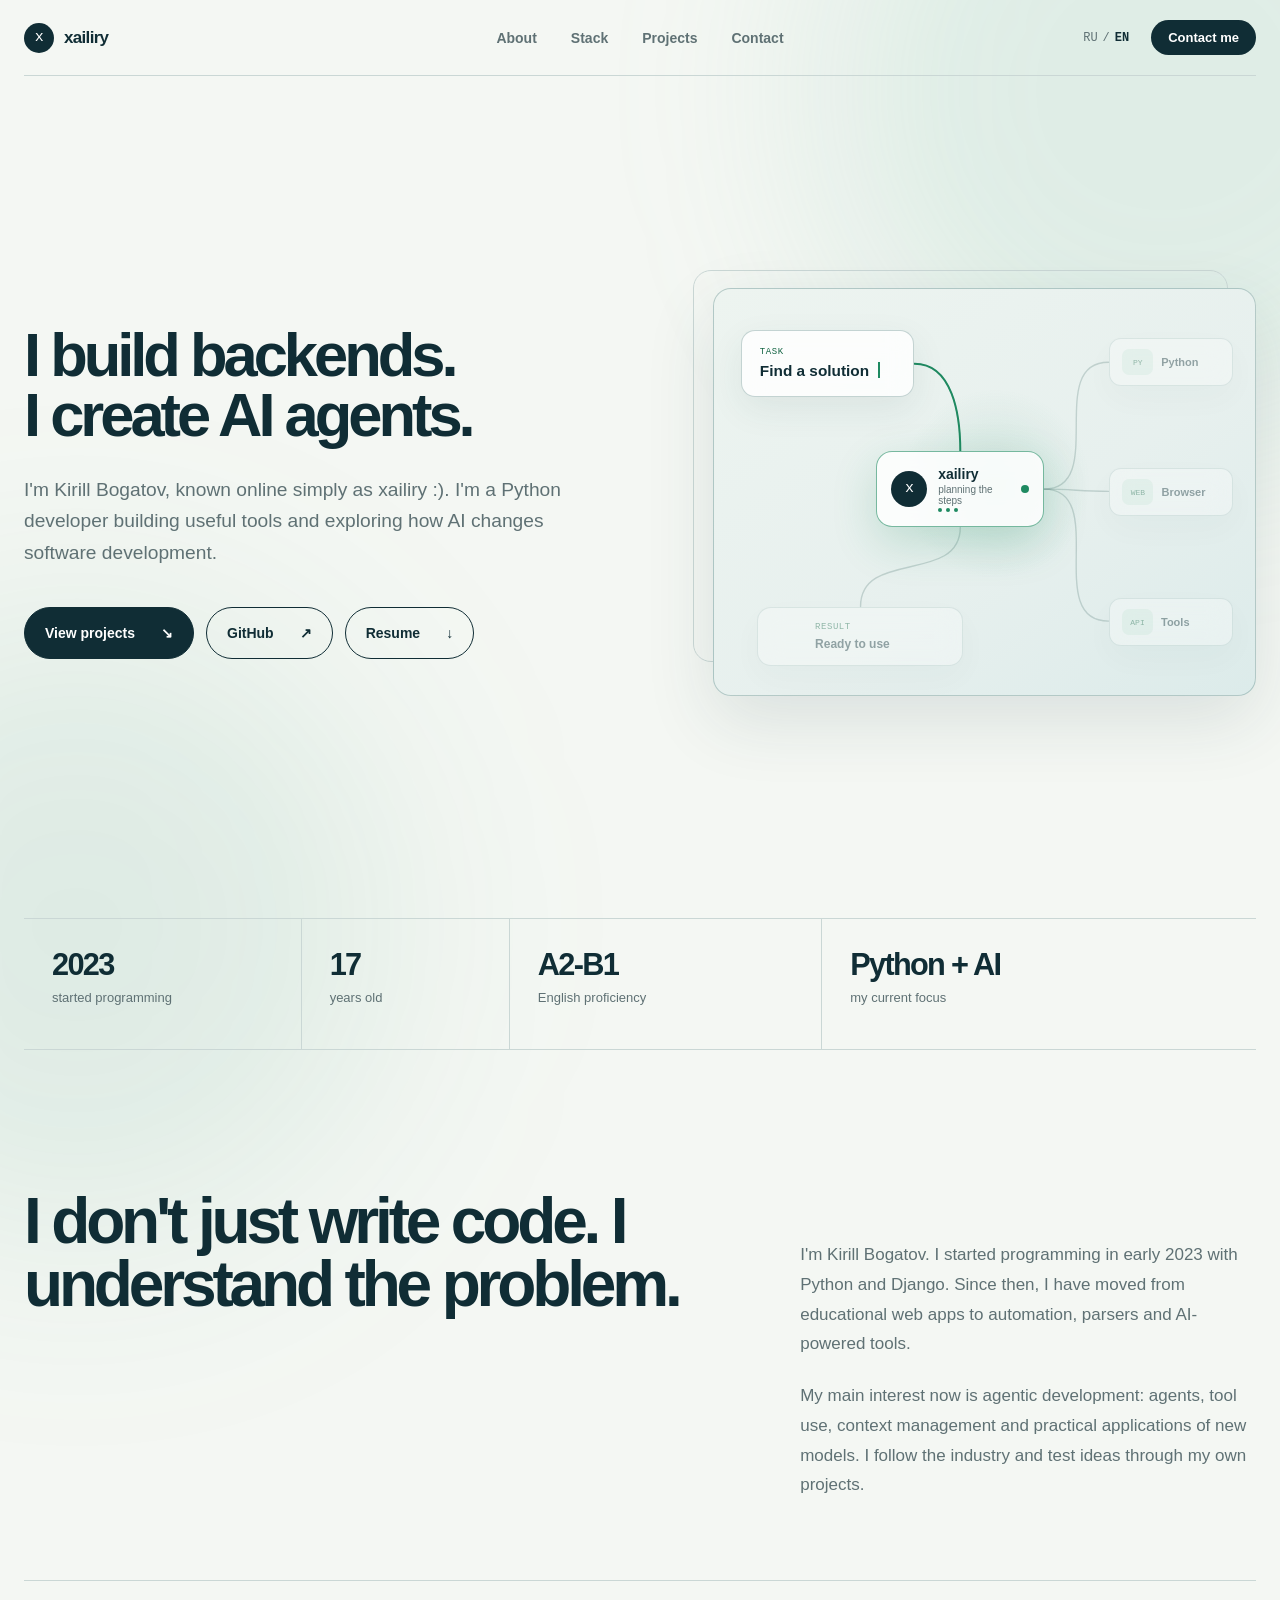
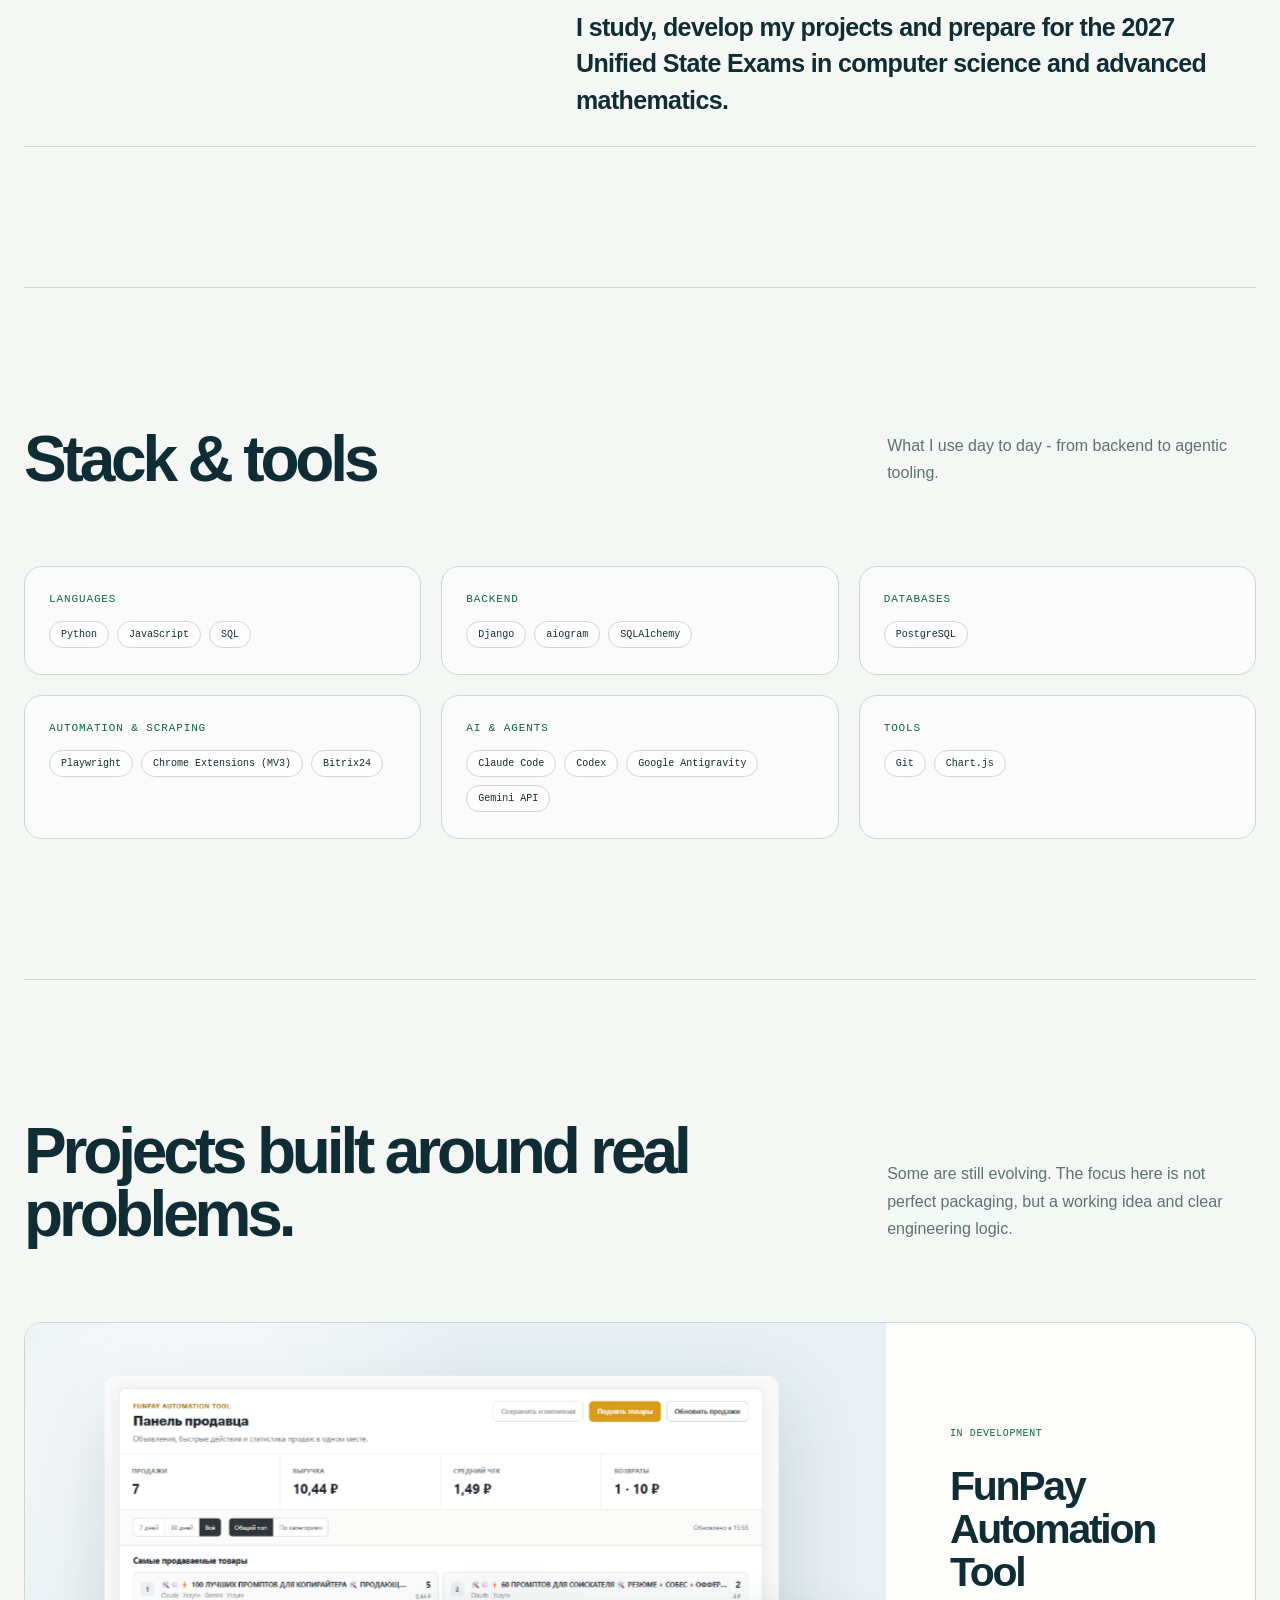
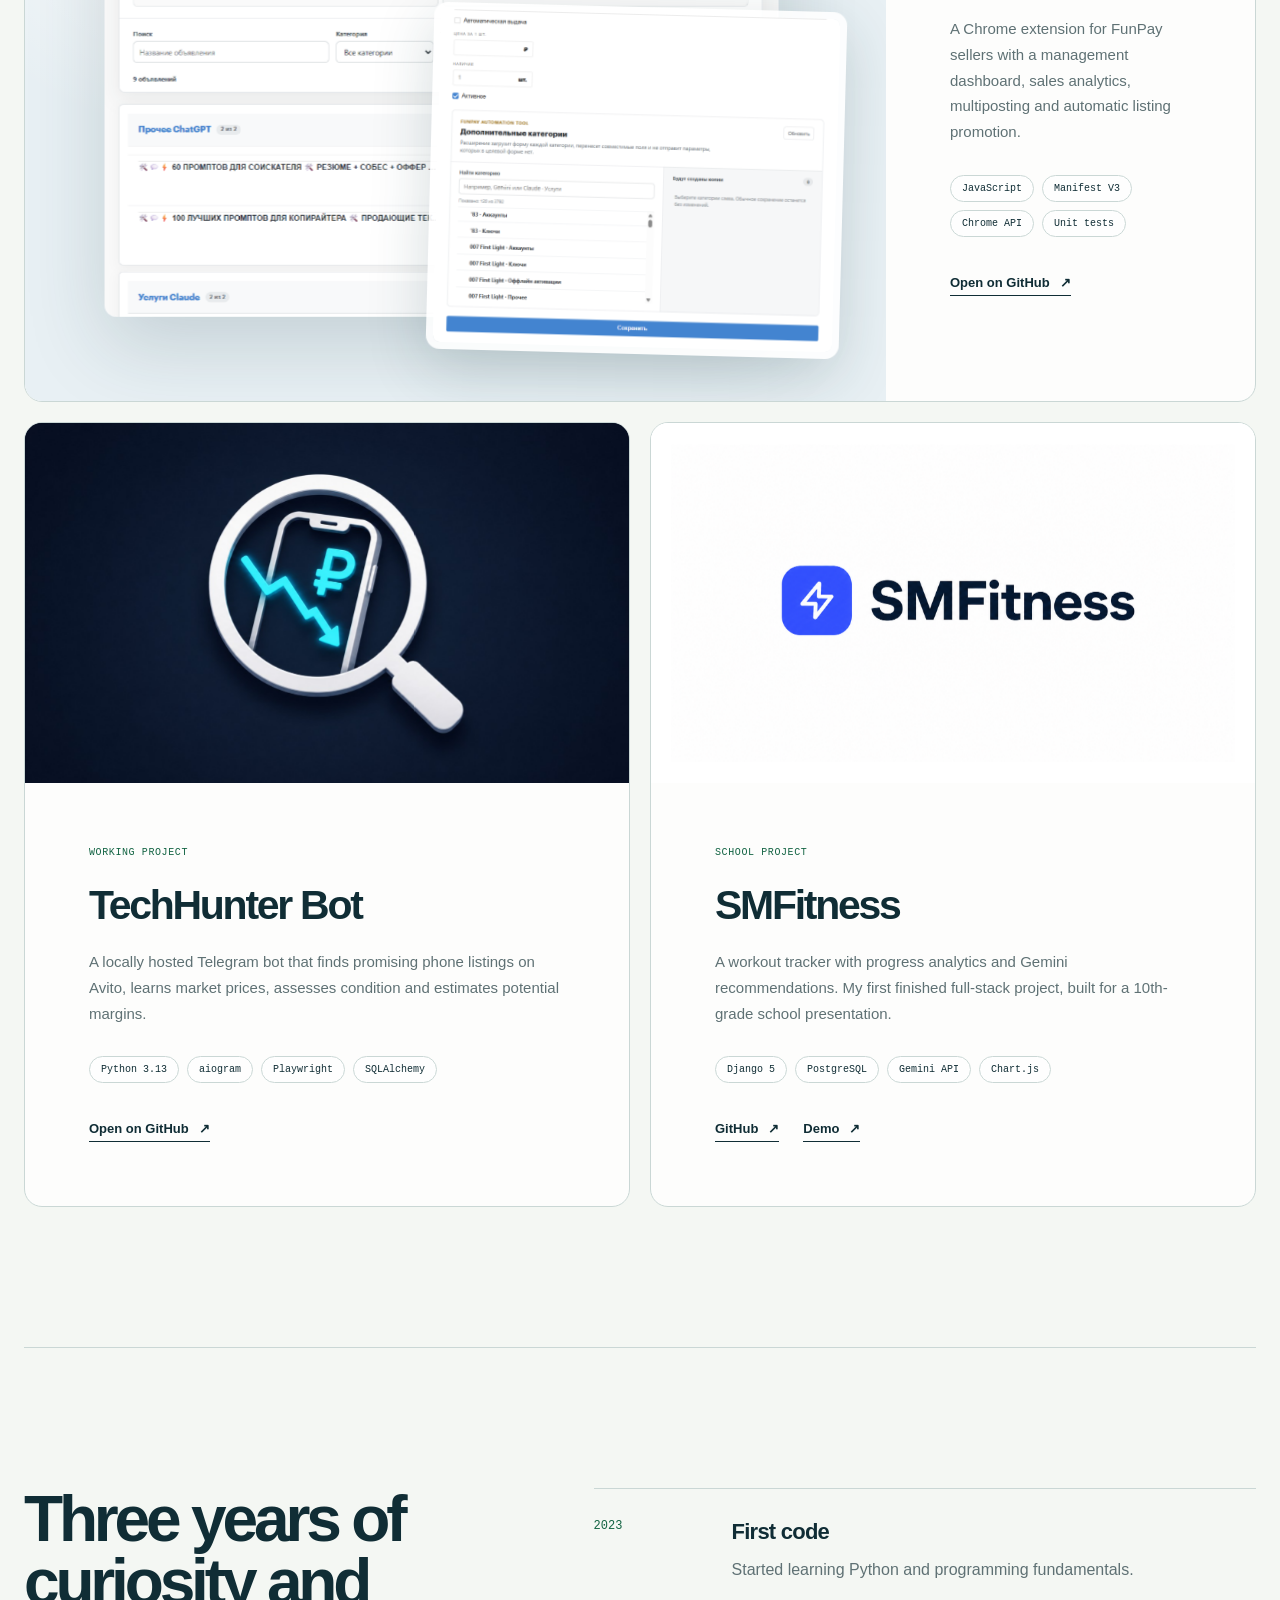
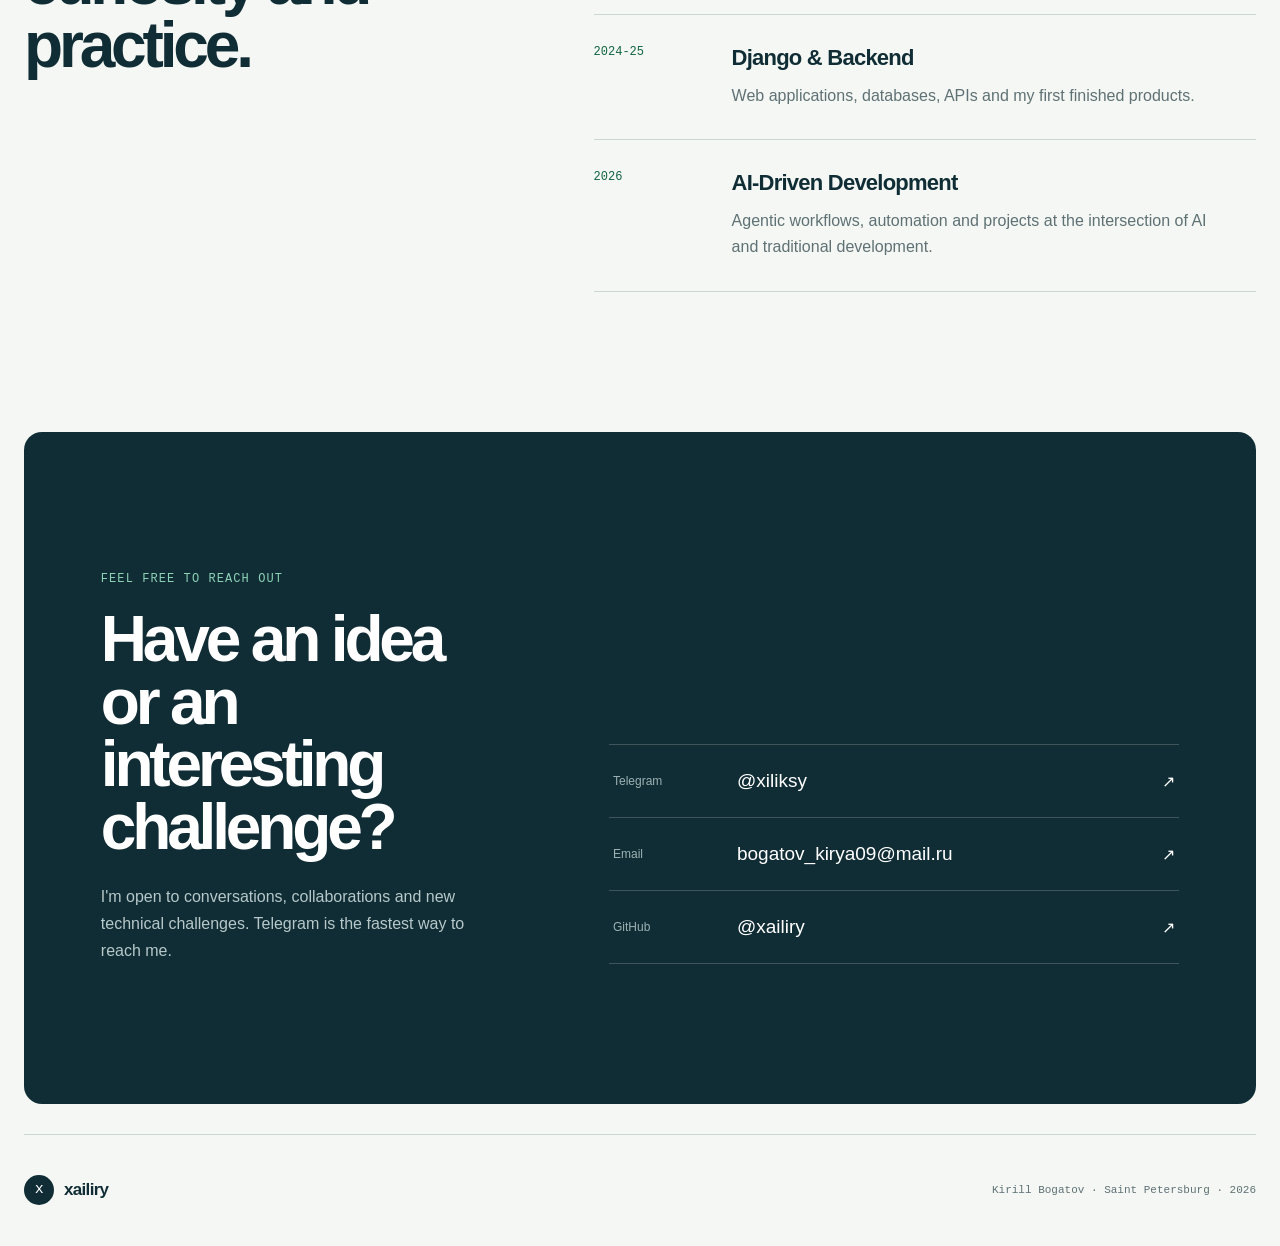
==== index.html @ 7212266f "Initial commit: xailiry portfolio site Co-Authored-By: Claude Fable 5 <noreply@anthropic.com>" ====
<!doctype html>
<html lang="ru">
  <head>
    <meta charset="UTF-8" />
    <meta name="viewport" content="width=device-width, initial-scale=1.0" />
    <meta
      name="description"
      content="Портфолио Кирилла Богатова (xailiry) - Python Backend и AI-Driven разработчика из Санкт-Петербурга."
    />
    <meta name="theme-color" content="#f4f7f3" />
    <meta property="og:title" content="Кирилл Богатов (xailiry) - Developer Portfolio" />
    <meta
      property="og:description"
      content="Python backend, agentic development and useful automation."
    />
    <title>Кирилл Богатов (xailiry) - Python Backend & AI-Driven Developer</title>
    <link rel="stylesheet" href="./styles.css" />
    <script src="./script.js" defer></script>
  </head>
  <body>
    <a class="skip-link" href="#main" data-i18n="skip">Перейти к содержанию</a>

    <header class="site-header">
      <a class="brand" href="#top" aria-label="xailiry home">
        <span class="brand-mark">x</span>
        <span>xailiry</span>
      </a>

      <nav
        class="desktop-nav"
        aria-label="Основная навигация"
        data-i18n-aria-label="mainNavigation"
      >
        <a href="#about" data-i18n="navAbout">Обо мне</a>
        <a href="#stack" data-i18n="navStack">Стек</a>
        <a href="#projects" data-i18n="navProjects">Проекты</a>
        <a href="#contact" data-i18n="navContact">Контакты</a>
      </nav>

      <div class="header-actions">
        <button class="language-switch" type="button" aria-label="Switch language">
          <span data-lang-option="ru">RU</span>
          <span aria-hidden="true">/</span>
          <span data-lang-option="en">EN</span>
        </button>
        <a class="header-contact" href="#contact" data-i18n="contactShort">Написать</a>
      </div>
    </header>

    <main id="main">
      <section class="hero" id="top">
        <div class="hero-copy reveal">
          <h1 data-i18n="heroTitle">
            Пишу backend.<br />
            Собираю AI-агентов.
          </h1>
          <p class="hero-lead" data-i18n="heroLead">
            Меня зовут Кирилл Богатов, в сети - просто xailiry :). Я
            Python-разработчик, создаю полезные инструменты и изучаю, как AI
            меняет разработку.
          </p>
          <div class="hero-actions">
            <a class="button button-primary" href="#projects">
              <span data-i18n="viewProjects">Смотреть проекты</span>
              <span aria-hidden="true">↘</span>
            </a>
            <a
              class="button button-secondary"
              href="https://github.com/xailiry"
              target="_blank"
              rel="noreferrer"
            >
              GitHub
              <span aria-hidden="true">↗</span>
            </a>
            <a class="button button-secondary" href="./resume.pdf" download>
              <span data-i18n="resume">Резюме</span>
              <span aria-hidden="true">↓</span>
            </a>
          </div>
        </div>

        <div
          class="hero-visual agent-visual reveal"
          role="img"
          aria-label="Анимация работы AI-агента с инструментами"
          data-i18n-aria-label="agentVisualLabel"
        >
          <div class="agent-canvas">
            <div class="agent-request">
              <span class="agent-kicker" data-i18n="agentTaskLabel">Задача</span>
              <strong data-i18n="agentTask" class="agent-task-text">Найти решение</strong>
              <span class="typing-cursor" aria-hidden="true"></span>
            </div>

            <div class="agent-core">
              <span class="agent-core-mark">x</span>
              <div class="agent-core-text">
                <strong>xailiry</strong>
                <span data-i18n="agentCoreStatus" class="agent-core-status">анализирует задачу</span>
                <span class="agent-think" aria-hidden="true"><i></i><i></i><i></i></span>
              </div>
              <i aria-hidden="true"></i>
            </div>

            <div class="tool-node tool-python">
              <span>PY</span>
              <strong>Python</strong>
            </div>
            <div class="tool-node tool-browser">
              <span>WEB</span>
              <strong data-i18n="agentBrowser">Браузер</strong>
            </div>
            <div class="tool-node tool-api">
              <span>API</span>
              <strong>Tools</strong>
            </div>

            <div class="agent-result">
              <span class="result-check" aria-hidden="true">✓</span>
              <div>
                <span class="agent-kicker" data-i18n="agentResultLabel">Результат</span>
                <strong data-i18n="agentResult" class="agent-result-text">Готово к использованию</strong>
              </div>
            </div>

            <svg
              class="agent-links"
              viewBox="0 0 760 560"
              preserveAspectRatio="none"
              aria-hidden="true"
            >
              <path class="link-base" d="M190 112 C270 112 270 250 350 250" />
              <path class="link-flow flow-one" pathLength="1" d="M190 112 C270 112 270 250 350 250" />
              <path class="link-base" d="M435 235 C505 178 530 135 600 120" />
              <path class="link-flow flow-two" pathLength="1" d="M435 235 C505 178 530 135 600 120" />
              <path class="link-base" d="M445 260 C530 260 555 260 625 260" />
              <path class="link-flow flow-three" pathLength="1" d="M445 260 C530 260 555 260 625 260" />
              <path class="link-base" d="M430 285 C500 340 530 380 595 405" />
              <path class="link-flow flow-four" pathLength="1" d="M430 285 C500 340 530 380 595 405" />
              <path class="link-base" d="M370 305 C370 370 315 415 315 470" />
              <path class="link-flow flow-five" pathLength="1" d="M370 305 C370 370 315 415 315 470" />
            </svg>

          </div>
        </div>
      </section>

      <section
        class="quick-facts"
        aria-label="Кратко обо мне"
        data-i18n-aria-label="quickFacts"
      >
        <div class="fact reveal">
          <span class="fact-value" data-count-from="2018">2023</span>
          <span data-i18n="factStart">начал программировать</span>
        </div>
        <div class="fact reveal">
          <span class="fact-value" id="age-value" data-count-from="0">17</span>
          <span data-i18n="factAge">лет</span>
        </div>
        <div class="fact reveal">
          <span class="fact-value">A2-B1</span>
          <span data-i18n="factEnglish">английский язык</span>
        </div>
        <div class="fact fact-wide reveal">
          <span class="fact-value">Python + AI</span>
          <span data-i18n="factFocus">главный фокус сейчас</span>
        </div>
      </section>

      <section class="about section" id="about">
        <div class="about-heading reveal">
          <h2 data-i18n="aboutTitle">Не просто пишу код. Разбираюсь в задаче.</h2>
        </div>
        <div class="about-copy reveal">
          <p data-i18n="aboutTextOne">
            Я Кирилл Богатов. Начал программировать в начале 2023 года с Python
            и Django. С тех пор прошел путь от учебных веб-приложений до
            автоматизации, парсеров и инструментов с AI.
          </p>
          <p data-i18n="aboutTextTwo">
            Сейчас мой основной интерес - agentic development: агенты, tool
            use, работа с контекстом и практичное применение новых моделей.
            Слежу за индустрией и стараюсь проверять идеи собственными
            проектами.
          </p>
        </div>
        <div class="about-note reveal">
          <p data-i18n="nowText">
            Учусь, развиваю свои проекты и готовлюсь к ЕГЭ 2027 по информатике
            и профильной математике.
          </p>
        </div>
      </section>

      <section
        class="stack section"
        id="stack"
        aria-label="Стек и инструменты"
        data-i18n-aria-label="stackTitle"
      >
        <div class="section-intro reveal">
          <h2 data-i18n="stackTitle">Стек и инструменты</h2>
          <p data-i18n="stackLead">
            То, чем пользуюсь в работе - от бэкенда до агентных инструментов.
          </p>
        </div>
        <div class="stack-groups">
          <div class="stack-group reveal">
            <h3 data-i18n="stackLanguages">Языки</h3>
            <ul class="stack-list">
              <li>Python</li>
              <li>JavaScript</li>
              <li>SQL</li>
            </ul>
          </div>
          <div class="stack-group reveal">
            <h3 data-i18n="stackBackend">Backend</h3>
            <ul class="stack-list">
              <li>Django</li>
              <li>aiogram</li>
              <li>SQLAlchemy</li>
            </ul>
          </div>
          <div class="stack-group reveal">
            <h3 data-i18n="stackData">Базы данных</h3>
            <ul class="stack-list">
              <li>PostgreSQL</li>
            </ul>
          </div>
          <div class="stack-group reveal">
            <h3 data-i18n="stackAutomation">Автоматизация и парсинг</h3>
            <ul class="stack-list">
              <li>Playwright</li>
              <li>Chrome Extensions (MV3)</li>
              <li>Bitrix24</li>
            </ul>
          </div>
          <div class="stack-group reveal">
            <h3 data-i18n="stackAI">AI и агенты</h3>
            <ul class="stack-list">
              <li>Claude Code</li>
              <li>Codex</li>
              <li>Google Antigravity</li>
              <li>Gemini API</li>
            </ul>
          </div>
          <div class="stack-group reveal">
            <h3 data-i18n="stackTools">Инструменты</h3>
            <ul class="stack-list">
              <li>Git</li>
              <li>Chart.js</li>
            </ul>
          </div>
        </div>
      </section>

      <section class="projects section" id="projects">
        <div class="section-intro reveal">
          <h2 data-i18n="projectsTitle">Проекты, которые решают реальные задачи.</h2>
          <p data-i18n="projectsLead">
            Некоторые еще развиваются. Здесь важнее не идеальная упаковка, а
            работающая идея и понятная инженерная логика.
          </p>
        </div>

        <article class="project project-featured reveal">
          <div class="project-gallery">
            <img
              class="project-image-main"
              src="./assets/funpay-dashboard.png"
              alt="Панель продавца FunPay Automation Tool"
              data-i18n-alt="funpayImageAlt"
            />
            <img
              class="project-image-detail"
              src="./assets/funpay-multiposting.png"
              alt="Интерфейс мультипостинга FunPay Automation Tool"
              data-i18n-alt="funpayDetailAlt"
            />
          </div>
          <div class="project-copy">
            <div class="project-meta">
              <span data-i18n="inDevelopment">В разработке</span>
            </div>
            <h3>FunPay Automation Tool</h3>
            <p data-i18n="funpayDescription">
              Расширение для продавцов FunPay: панель управления, статистика
              продаж, мультипостинг и автоматическое поднятие объявлений.
            </p>
            <ul class="stack-list" aria-label="Technologies">
              <li>JavaScript</li>
              <li>Manifest V3</li>
              <li>Chrome API</li>
              <li>Unit tests</li>
            </ul>
            <a
              class="project-link"
              href="https://github.com/xailiry/FunPay-Automation-Tool"
              target="_blank"
              rel="noreferrer"
            >
              <span data-i18n="openGithub">Открыть на GitHub</span>
              <span aria-hidden="true">↗</span>
            </a>
          </div>
        </article>

        <div class="project-grid">
          <article class="project project-techbot reveal">
            <div class="project-media project-media-techhunter">
              <img
                src="./assets/techhunter-banner-v2.jpg"
                alt="Аватар Telegram-бота TechHunter"
                data-i18n-alt="techhunterImageAlt"
              />
            </div>
            <div class="project-copy">
              <div class="project-meta">
                <span data-i18n="workingProject">Рабочий проект</span>
              </div>
              <h3>TechHunter Bot</h3>
              <p data-i18n="techbotDescription">
                Локальный Telegram-бот для поиска выгодных объявлений с
                телефонами на Avito. Изучает рынок, оценивает состояние и
                считает потенциальную маржу.
              </p>
              <ul class="stack-list" aria-label="Technologies">
                <li>Python 3.13</li>
                <li>aiogram</li>
                <li>Playwright</li>
                <li>SQLAlchemy</li>
              </ul>
              <a
                class="project-link"
                href="https://github.com/xailiry/TechBot"
                target="_blank"
                rel="noreferrer"
              >
                <span data-i18n="openGithub">Открыть на GitHub</span>
                <span aria-hidden="true">↗</span>
              </a>
            </div>
          </article>

          <article class="project project-fitness reveal">
            <div class="project-media project-media-fitness">
              <img
                src="./assets/smfitness-wordmark.png"
                alt="Логотип SMFitness"
                data-i18n-alt="fitnessImageAlt"
              />
            </div>
            <div class="project-copy">
              <div class="project-meta">
                <span data-i18n="schoolProject">Школьный проект</span>
              </div>
              <h3>SMFitness</h3>
              <p data-i18n="fitnessDescription">
                Трекер тренировок с аналитикой прогресса и рекомендациями
                Gemini. Первый завершенный full-stack проект, сделанный для
                выступления в 10 классе.
              </p>
              <ul class="stack-list" aria-label="Technologies">
                <li>Django 5</li>
                <li>PostgreSQL</li>
                <li>Gemini API</li>
                <li>Chart.js</li>
              </ul>
              <div class="project-links">
                <a
                  class="project-link"
                  href="https://github.com/xailiry/SMFitness"
                  target="_blank"
                  rel="noreferrer"
                >
                  GitHub <span aria-hidden="true">↗</span>
                </a>
                <a
                  class="project-link"
                  href="https://smfitness.onrender.com"
                  target="_blank"
                  rel="noreferrer"
                >
                  Demo <span aria-hidden="true">↗</span>
                </a>
              </div>
            </div>
          </article>
        </div>
      </section>

      <section class="journey section">
        <div class="journey-heading reveal">
          <h2 data-i18n="journeyTitle">Три года любопытства и практики.</h2>
        </div>
        <ol class="timeline">
          <li class="reveal">
            <time>2023</time>
            <div>
              <h3 data-i18n="timelineOneTitle">Первый код</h3>
              <p data-i18n="timelineOneText">
                Начал изучать Python и основы программирования.
              </p>
            </div>
          </li>
          <li class="reveal">
            <time>2024-25</time>
            <div>
              <h3>Django & Backend</h3>
              <p data-i18n="timelineTwoText">
                Веб-приложения, базы данных, API и первые законченные продукты.
              </p>
            </div>
          </li>
          <li class="reveal">
            <time>2026</time>
            <div>
              <h3>AI-Driven Development</h3>
              <p data-i18n="timelineThreeText">
                Агентные подходы, автоматизация и проекты на стыке AI и
                классической разработки.
              </p>
            </div>
          </li>
        </ol>
      </section>

      <section class="contact section" id="contact">
        <div class="contact-copy reveal">
          <p class="eyebrow" data-i18n="contactEyebrow">Можно просто написать</p>
          <h2 data-i18n="contactTitle">Есть идея или интересная задача?</h2>
          <p data-i18n="contactText">
            Я открыт к общению, совместным проектам и новым техническим
            задачам. Быстрее всего отвечаю в Telegram.
          </p>
        </div>
        <div class="contact-links reveal">
          <a href="https://t.me/xiliksy" target="_blank" rel="noreferrer">
            <span>Telegram</span>
            <strong>@xiliksy</strong>
            <span aria-hidden="true">↗</span>
          </a>
          <a href="mailto:bogatov_kirya09@mail.ru">
            <span>Email</span>
            <strong>bogatov_kirya09@mail.ru</strong>
            <span aria-hidden="true">↗</span>
          </a>
          <a href="https://github.com/xailiry" target="_blank" rel="noreferrer">
            <span>GitHub</span>
            <strong>@xailiry</strong>
            <span aria-hidden="true">↗</span>
          </a>
        </div>
      </section>
    </main>

    <footer>
      <a class="brand" href="#top">
        <span class="brand-mark">x</span>
        <span>xailiry</span>
      </a>
      <p>
        <span data-i18n="footerText">Кирилл Богатов · Санкт-Петербург</span>
        <span aria-hidden="true"> · </span>
        <span id="current-year">2026</span>
      </p>
    </footer>
  </body>
</html>
---- styles.css ----
:root {
  --bg: #f4f7f3;
  --surface: #ffffff;
  --surface-blue: #e8f0f4;
  --ink: #102d35;
  --muted: #5f7174;
  --line: #cad7d5;
  --accent: #1f8a61;
  --accent-dark: #126342;
  --accent-pale: #dcefe5;
  --radius: 18px;
  --max-width: 1400px;
  --shadow: 0 24px 70px rgba(32, 68, 72, 0.12);
}

* {
  box-sizing: border-box;
}

html {
  scroll-behavior: smooth;
}

body {
  margin: 0;
  overflow-x: hidden;
  color: var(--ink);
  background: var(--bg);
  font-family: "Segoe UI Variable", "Segoe UI", Arial, sans-serif;
  -webkit-font-smoothing: antialiased;
}

body::before {
  position: fixed;
  z-index: -1;
  top: -20vw;
  right: -18vw;
  width: 54vw;
  height: 54vw;
  border-radius: 50%;
  background: rgba(128, 191, 174, 0.18);
  filter: blur(100px);
  content: "";
  pointer-events: none;
  animation: blob-drift-a 24s ease-in-out infinite alternate;
}

body::after {
  position: fixed;
  z-index: -1;
  bottom: -26vw;
  left: -18vw;
  width: 48vw;
  height: 48vw;
  border-radius: 50%;
  background: rgba(31, 138, 97, 0.1);
  filter: blur(120px);
  content: "";
  pointer-events: none;
  animation: blob-drift-b 30s ease-in-out infinite alternate;
}

@keyframes blob-drift-a {
  from {
    transform: translate(0, 0) scale(1);
  }
  to {
    transform: translate(-5vw, 4vw) scale(1.12);
  }
}

@keyframes blob-drift-b {
  from {
    transform: translate(0, 0) scale(1);
  }
  to {
    transform: translate(6vw, -4vw) scale(1.14);
  }
}

img {
  display: block;
  max-width: 100%;
}

a {
  color: inherit;
  text-decoration: none;
}

button {
  color: inherit;
  font: inherit;
}

.skip-link {
  position: fixed;
  z-index: 100;
  top: 12px;
  left: 12px;
  padding: 10px 14px;
  transform: translateY(-160%);
  border-radius: 10px;
  color: white;
  background: var(--ink);
}

.skip-link:focus {
  transform: translateY(0);
}

.site-header,
.hero,
.section,
.quick-facts,
footer {
  width: min(calc(100% - 48px), var(--max-width));
  margin-inline: auto;
}

.site-header {
  position: sticky;
  top: 0;
  z-index: 50;
  display: grid;
  grid-template-columns: 1fr auto 1fr;
  align-items: center;
  min-height: 76px;
  border-bottom: 1px solid var(--line);
  transition:
    min-height 300ms ease,
    border-color 300ms ease;
}

.site-header::before {
  position: absolute;
  z-index: -1;
  inset: 0;
  left: 50%;
  width: 100vw;
  transform: translateX(-50%);
  background: rgba(244, 247, 243, 0.72);
  box-shadow: 0 10px 30px rgba(32, 68, 72, 0.07);
  backdrop-filter: blur(14px) saturate(1.25);
  opacity: 0;
  content: "";
  pointer-events: none;
  transition: opacity 300ms ease;
}

.site-header.is-scrolled {
  min-height: 62px;
  border-bottom-color: transparent;
}

.site-header.is-scrolled::before {
  opacity: 1;
}

#top,
[id]:not(body) {
  scroll-margin-top: 88px;
}

.brand {
  display: inline-flex;
  align-items: center;
  gap: 10px;
  width: max-content;
  font-size: 17px;
  font-weight: 800;
  letter-spacing: -0.04em;
}

.brand-mark {
  display: grid;
  width: 30px;
  height: 30px;
  place-items: center;
  border-radius: 50%;
  color: white;
  background: var(--ink);
  font-family: "Cascadia Code", "Consolas", monospace;
  font-size: 15px;
  font-weight: 500;
}

.desktop-nav {
  display: flex;
  align-items: center;
  gap: 34px;
  color: var(--muted);
  font-size: 14px;
  font-weight: 600;
}

.desktop-nav a,
.language-switch {
  transition: color 180ms ease;
}

.desktop-nav a {
  position: relative;
}

.desktop-nav a::after {
  position: absolute;
  right: 0;
  bottom: -6px;
  left: 0;
  height: 1.5px;
  background: var(--accent-dark);
  transform: scaleX(0);
  transform-origin: left;
  content: "";
  transition: transform 320ms cubic-bezier(0.16, 1, 0.3, 1);
}

.desktop-nav a:hover::after {
  transform: scaleX(1);
}

.desktop-nav a:hover,
.language-switch:hover {
  color: var(--accent-dark);
}

.header-actions {
  display: flex;
  justify-content: flex-end;
  align-items: center;
  gap: 22px;
}

.language-switch {
  display: flex;
  gap: 5px;
  padding: 8px 0;
  border: 0;
  color: var(--muted);
  background: transparent;
  cursor: pointer;
  font-family: "Cascadia Code", "Consolas", monospace;
  font-size: 12px;
}

.language-switch [data-lang-option].active {
  color: var(--ink);
  font-weight: 700;
}

.header-contact {
  padding: 10px 17px;
  border-radius: 999px;
  color: white;
  background: var(--ink);
  font-size: 13px;
  font-weight: 700;
  transition:
    transform 180ms ease,
    background 180ms ease;
}

.header-contact:hover {
  transform: translateY(-2px);
  background: var(--accent-dark);
}

.header-contact:active,
.button:active {
  transform: translateY(1px);
}

.hero {
  display: grid;
  grid-template-columns: minmax(0, 1.08fr) minmax(440px, 0.92fr);
  gap: clamp(36px, 4vw, 64px);
  align-items: center;
  min-height: calc(100dvh - 76px);
  padding: 56px 0 48px;
}

.eyebrow {
  margin: 0 0 22px;
  color: var(--accent-dark);
  font-family: "Cascadia Code", "Consolas", monospace;
  font-size: 12px;
  font-weight: 500;
  letter-spacing: 0.09em;
  text-transform: uppercase;
}

.hero h1,
.section h2 {
  margin: 0;
  font-size: clamp(42px, 4.8vw, 72px);
  line-height: 0.98;
  letter-spacing: -0.065em;
}

.hero h1 {
  max-width: 780px;
}

.hero-lead {
  max-width: 590px;
  margin: 28px 0 0;
  color: var(--muted);
  font-size: clamp(16px, 1.5vw, 20px);
  line-height: 1.65;
}

.hero-actions {
  display: flex;
  flex-wrap: wrap;
  gap: 12px;
  margin-top: 38px;
}

.button {
  display: inline-flex;
  align-items: center;
  justify-content: space-between;
  gap: 26px;
  min-height: 52px;
  padding: 0 20px;
  border: 1px solid var(--ink);
  border-radius: 999px;
  font-size: 14px;
  font-weight: 700;
  transition:
    transform 180ms ease,
    color 180ms ease,
    background 180ms ease;
}

.button [aria-hidden] {
  transition: transform 250ms cubic-bezier(0.16, 1, 0.3, 1);
}

.button:hover [aria-hidden] {
  transform: translate(3px, 2px);
}

.button-primary {
  color: white;
  background: var(--ink);
}

.button-primary:hover {
  border-color: var(--accent-dark);
  background: var(--accent-dark);
  transform: translateY(-2px);
}

.button-secondary:hover {
  color: white;
  background: var(--ink);
  transform: translateY(-2px);
}

.hero-visual {
  position: relative;
  width: min(100%, 640px);
  margin: 0 0 0 auto;
}

.hero-visual::before {
  position: absolute;
  z-index: -1;
  inset: -18px 28px 34px -20px;
  border: 1px solid var(--line);
  border-radius: var(--radius);
  content: "";
}

.agent-canvas {
  position: relative;
  overflow: hidden;
  width: 100%;
  aspect-ratio: 4 / 3;
  border: 1px solid rgba(104, 143, 140, 0.42);
  border-radius: var(--radius);
  background:
    radial-gradient(circle at 52% 48%, rgba(31, 138, 97, 0.13), transparent 27%),
    linear-gradient(145deg, #edf4f0 0%, #e7f0ee 58%, #dcebea 100%);
  box-shadow: var(--shadow);
}

.agent-request,
.agent-result,
.agent-core,
.tool-node {
  position: absolute;
  z-index: 2;
  border: 1px solid rgba(104, 143, 140, 0.38);
  background: rgba(255, 255, 255, 0.82);
  box-shadow: 0 12px 35px rgba(38, 82, 80, 0.08);
  backdrop-filter: blur(12px);
}

.agent-request {
  top: 10%;
  left: 5%;
  width: 32%;
  padding: 16px 18px;
  border-radius: 14px;
}

.agent-request strong {
  display: inline;
  font-size: clamp(13px, 1.2vw, 17px);
}

.agent-kicker {
  display: block;
  margin-bottom: 5px;
  color: var(--accent-dark);
  font-family: "Cascadia Code", "Consolas", monospace;
  font-size: 9px;
  letter-spacing: 0.06em;
  text-transform: uppercase;
}

.typing-cursor {
  display: inline-block;
  width: 2px;
  height: 1em;
  margin-left: 4px;
  vertical-align: -2px;
  background: var(--accent);
  animation: cursor-blink 1s steps(1) infinite;
}

.agent-core {
  top: 40%;
  left: 30%;
  display: grid;
  grid-template-columns: auto 1fr auto;
  gap: 11px;
  align-items: center;
  width: 31%;
  padding: 14px;
  border-color: rgba(31, 138, 97, 0.48);
  border-radius: 16px;
}

.agent-core-mark {
  display: grid;
  width: 36px;
  height: 36px;
  place-items: center;
  border-radius: 50%;
  color: white;
  background: var(--ink);
  font-family: "Cascadia Code", "Consolas", monospace;
  font-size: 15px;
}

.agent-core-text strong,
.agent-core-text .agent-core-status {
  display: block;
}

.agent-core strong {
  font-size: 14px;
}

.agent-core div > span {
  margin-top: 2px;
  color: var(--muted);
  font-size: 10px;
}

.agent-core i {
  width: 8px;
  height: 8px;
  border-radius: 50%;
  background: var(--accent);
  box-shadow: 0 0 0 0 rgba(31, 138, 97, 0.3);
  animation: core-pulse 2.2s ease-out infinite;
}

.tool-node {
  display: flex;
  gap: 8px;
  align-items: center;
  min-width: 23%;
  padding: 10px 12px;
  border-radius: 12px;
}

.tool-node > span {
  display: grid;
  width: 31px;
  height: 26px;
  place-items: center;
  border-radius: 7px;
  color: var(--accent-dark);
  background: var(--accent-pale);
  font-family: "Cascadia Code", "Consolas", monospace;
  font-size: 8px;
}

.tool-node strong {
  font-size: 11px;
}

.tool-python {
  top: 12%;
  right: 4%;
}

.tool-browser {
  top: 44%;
  right: 4%;
}

.tool-api {
  right: 4%;
  bottom: 12%;
}

.agent-result {
  bottom: 7%;
  left: 8%;
  display: flex;
  gap: 11px;
  align-items: center;
  width: 38%;
  padding: 13px 15px;
  border-radius: 14px;
}

.result-check {
  display: grid;
  flex: 0 0 auto;
  width: 31px;
  height: 31px;
  place-items: center;
  border-radius: 50%;
  color: white;
  background: var(--accent);
  font-weight: 700;
  animation: result-breathe 3s ease-in-out infinite;
}

.agent-result .agent-kicker {
  margin-bottom: 2px;
}

.agent-result strong {
  font-size: 12px;
}

.agent-links {
  position: absolute;
  z-index: 1;
  inset: 0;
  width: 100%;
  height: 100%;
  pointer-events: none;
}

.link-base,
.link-flow {
  fill: none;
  stroke-linecap: round;
}

.link-base {
  stroke: rgba(72, 112, 109, 0.25);
  stroke-width: 1.4;
}

.link-flow {
  stroke: var(--accent);
  stroke-width: 2;
  stroke-dasharray: 1;
  stroke-dashoffset: 1;
}

.link-flow.is-active {
  animation: link-draw 0.6s ease forwards;
}

@keyframes link-draw {
  to {
    stroke-dashoffset: 0;
  }
}

@keyframes cursor-blink {
  50% {
    opacity: 0;
  }
}

@keyframes core-pulse {
  55% {
    box-shadow: 0 0 0 8px rgba(31, 138, 97, 0);
  }
}

@keyframes result-breathe {
  50% {
    transform: scale(0.94);
  }
}

/* Agent animation states */
.tool-node,
.agent-result {
  opacity: 0.4;
  transition:
    opacity 0.5s ease,
    transform 0.5s ease,
    border-color 0.5s ease,
    box-shadow 0.5s ease;
}

.tool-node.is-active,
.agent-result.is-active {
  opacity: 1;
}

.tool-node.is-active {
  border-color: rgba(31, 138, 97, 0.55);
  box-shadow: 0 14px 40px rgba(31, 138, 97, 0.18);
}

.tool-node.is-active > span {
  color: white;
  background: var(--accent);
}

.agent-core {
  transition:
    border-color 0.4s ease,
    box-shadow 0.4s ease;
}

.agent-core.is-active {
  border-color: rgba(31, 138, 97, 0.6);
  box-shadow: 0 16px 45px rgba(31, 138, 97, 0.2);
}

.agent-core i {
  animation-play-state: paused;
}

.agent-core.is-active i {
  animation-play-state: running;
}

.agent-result .result-check {
  animation: none;
  transform: scale(0.4);
  opacity: 0;
  transition:
    transform 0.45s cubic-bezier(0.34, 1.56, 0.64, 1),
    opacity 0.45s ease;
}

.agent-result.is-active .result-check {
  transform: scale(1);
  opacity: 1;
  animation: result-breathe 3s ease-in-out 0.5s infinite;
}

.agent-think {
  display: none;
  gap: 4px;
  margin-top: 6px;
}

.agent-core.is-thinking .agent-think {
  display: flex;
}

.agent-think i {
  width: 4px;
  height: 4px;
  border-radius: 50%;
  background: var(--accent);
  animation: think-bounce 1.2s ease-in-out infinite;
}

.agent-think i:nth-child(2) {
  animation-delay: 0.18s;
}

.agent-think i:nth-child(3) {
  animation-delay: 0.36s;
}

@keyframes think-bounce {
  0%,
  100% {
    opacity: 0.3;
    transform: translateY(0);
  }
  50% {
    opacity: 1;
    transform: translateY(-3px);
  }
}

.quick-facts {
  display: grid;
  grid-template-columns: 0.8fr 0.6fr 0.9fr 1.25fr;
  margin-top: 18px;
  border-top: 1px solid var(--line);
  border-bottom: 1px solid var(--line);
}

.fact {
  display: flex;
  flex-direction: column;
  gap: 7px;
  min-height: 130px;
  padding: 28px;
  border-right: 1px solid var(--line);
  transition: background 300ms ease;
}

.fact:hover {
  background: rgba(255, 255, 255, 0.5);
}

.fact:last-child {
  border-right: 0;
}

.fact-value {
  font-size: clamp(24px, 2.4vw, 38px);
  font-weight: 700;
  letter-spacing: -0.055em;
}

.fact > span:last-child {
  color: var(--muted);
  font-size: 13px;
}

.section {
  padding: 140px 0;
}

.about {
  display: grid;
  grid-template-columns: minmax(0, 1.25fr) minmax(320px, 0.8fr);
  gap: clamp(28px, 5vw, 78px);
  align-items: start;
}

.about-heading h2,
.section-intro h2,
.journey-heading h2,
.contact h2 {
  max-width: 900px;
  font-size: clamp(38px, 5vw, 70px);
}

.about-copy {
  padding-top: 50px;
}

.about-copy p {
  margin: 0;
  color: var(--muted);
  font-size: 17px;
  line-height: 1.75;
}

.about-copy p + p {
  margin-top: 22px;
}

.about-note {
  grid-column: 1 / 3;
  margin-top: 16px;
  padding: 28px 0;
  border-top: 1px solid var(--line);
  border-bottom: 1px solid var(--line);
}

.about-note p {
  max-width: 680px;
  margin: 0 0 0 auto;
  font-size: clamp(18px, 2vw, 25px);
  font-weight: 600;
  line-height: 1.45;
  letter-spacing: -0.025em;
}

.stack {
  border-top: 1px solid var(--line);
}

.stack-groups {
  display: grid;
  grid-template-columns: repeat(3, minmax(0, 1fr));
  gap: 20px;
  margin-top: 56px;
}

.stack-group {
  padding: 26px 24px;
  border: 1px solid var(--line);
  border-radius: var(--radius);
  background: rgba(255, 255, 255, 0.55);
  transition:
    transform 400ms cubic-bezier(0.16, 1, 0.3, 1),
    border-color 400ms ease,
    box-shadow 400ms ease;
}

.stack-group:hover {
  transform: translateY(-4px);
  border-color: rgba(31, 138, 97, 0.4);
  box-shadow: 0 24px 50px rgba(32, 68, 72, 0.1);
}

.stack-group h3 {
  margin: 0 0 16px;
  color: var(--accent-dark);
  font-family: "Cascadia Code", "Consolas", monospace;
  font-size: 11px;
  font-weight: 500;
  letter-spacing: 0.08em;
  text-transform: uppercase;
}

.stack-group .stack-list {
  margin: 0;
}

@media (max-width: 1050px) {
  .stack-groups {
    grid-template-columns: repeat(2, minmax(0, 1fr));
  }
}

@media (max-width: 600px) {
  .stack-groups {
    grid-template-columns: 1fr;
    margin-top: 40px;
  }
}

.projects {
  border-top: 1px solid var(--line);
}

.section-intro {
  display: grid;
  grid-template-columns: minmax(0, 1.3fr) minmax(280px, 0.6fr);
  gap: clamp(28px, 5vw, 78px);
  align-items: end;
  margin-bottom: 76px;
}

.section-intro p {
  margin: 0 0 4px;
  color: var(--muted);
  font-size: 16px;
  line-height: 1.7;
}

.project {
  overflow: hidden;
  border: 1px solid var(--line);
  border-radius: var(--radius);
  background: rgba(255, 255, 255, 0.76);
  transition:
    transform 450ms cubic-bezier(0.16, 1, 0.3, 1),
    border-color 450ms ease,
    box-shadow 450ms ease;
}

.project:hover {
  transform: translateY(-6px);
  border-color: rgba(31, 138, 97, 0.4);
  box-shadow: 0 30px 70px rgba(32, 68, 72, 0.14);
}

.project-media img,
.project-image-main,
.project-image-detail {
  transition: transform 600ms cubic-bezier(0.16, 1, 0.3, 1);
  will-change: transform;
}

.project-grid .project:hover .project-media img {
  transform: scale(1.05);
}

.project-featured:hover .project-image-main {
  transform: translate(-2%, -3%) scale(1.04);
}

.project-featured:hover .project-image-detail {
  transform: rotate(1.5deg) scale(1.04);
}

.project-featured {
  display: grid;
  grid-template-columns: minmax(0, 1.4fr) minmax(340px, 0.6fr);
  min-height: 680px;
}

.project-gallery {
  position: relative;
  display: grid;
  place-items: center;
  overflow: hidden;
  padding: clamp(34px, 5vw, 74px);
  background:
    radial-gradient(circle at 20% 18%, rgba(255, 255, 255, 0.92), transparent 33%),
    var(--surface-blue);
}

.project-image-main {
  width: 92%;
  border-radius: 12px;
  box-shadow: 0 28px 80px rgba(29, 63, 70, 0.18);
  transform: translate(-2%, -3%);
}

.project-image-detail {
  position: absolute;
  right: 5%;
  bottom: 7%;
  width: 48%;
  border: 7px solid rgba(255, 255, 255, 0.88);
  border-radius: 14px;
  box-shadow: 0 18px 60px rgba(29, 63, 70, 0.19);
  transform: rotate(1.5deg);
}

.project-copy {
  display: flex;
  flex-direction: column;
  align-items: flex-start;
  justify-content: center;
  padding: clamp(30px, 5vw, 64px);
}

.project-meta {
  display: flex;
  flex-wrap: wrap;
  gap: 10px 18px;
  margin-bottom: 26px;
  color: var(--muted);
  font-family: "Cascadia Code", "Consolas", monospace;
  font-size: 10px;
  letter-spacing: 0.06em;
  text-transform: uppercase;
}

.project-meta span:first-child {
  color: var(--accent-dark);
}

.project h3 {
  margin: 0;
  font-size: clamp(29px, 3.2vw, 48px);
  line-height: 1.05;
  letter-spacing: -0.055em;
}

.project-copy > p {
  margin: 22px 0 0;
  color: var(--muted);
  font-size: 15px;
  line-height: 1.72;
}

.stack-list {
  display: flex;
  flex-wrap: wrap;
  gap: 8px;
  margin: 30px 0 0;
  padding: 0;
  list-style: none;
}

.stack-list li {
  padding: 7px 11px;
  border: 1px solid var(--line);
  border-radius: 999px;
  color: var(--ink);
  background: rgba(255, 255, 255, 0.55);
  font-family: "Cascadia Code", "Consolas", monospace;
  font-size: 10px;
  transition:
    transform 220ms ease,
    border-color 220ms ease,
    color 220ms ease,
    background 220ms ease;
}

.stack-list li:hover {
  border-color: var(--accent);
  color: var(--accent-dark);
  background: var(--accent-pale);
  transform: translateY(-2px);
}

.project-link {
  display: inline-flex;
  align-items: center;
  gap: 10px;
  margin-top: 38px;
  padding-bottom: 5px;
  border-bottom: 1px solid currentColor;
  font-size: 13px;
  font-weight: 700;
  transition:
    gap 180ms ease,
    color 180ms ease;
}

.project-link:hover {
  gap: 16px;
  color: var(--accent-dark);
}

.project-grid {
  display: grid;
  grid-template-columns: repeat(2, minmax(0, 1fr));
  gap: 20px;
  margin-top: 20px;
}

.project-grid .project {
  display: grid;
  grid-template-rows: 360px 1fr;
}

.project-grid .project-copy {
  justify-content: flex-start;
}

.project-media {
  min-height: 360px;
  overflow: hidden;
}

.project-media img {
  width: 100%;
  height: 100%;
}

.project-media-techhunter {
  background: #101b2c;
}

.project-media-techhunter img {
  object-fit: cover;
  object-position: center;
}

.project-media-fitness {
  display: grid;
  place-items: center;
  padding: 20px;
  background: #ffffff;
}

.project-media-fitness img {
  object-fit: contain;
}

.project-links {
  display: flex;
  gap: 24px;
}

.journey {
  display: grid;
  grid-template-columns: minmax(300px, 0.8fr) minmax(480px, 1.2fr);
  gap: clamp(50px, 10vw, 160px);
  border-top: 1px solid var(--line);
}

.timeline {
  margin: 0;
  padding: 0;
  list-style: none;
}

.timeline li {
  display: grid;
  grid-template-columns: 110px 1fr;
  gap: 28px;
  padding: 30px 0;
  border-top: 1px solid var(--line);
}

.timeline li:last-child {
  border-bottom: 1px solid var(--line);
}

.timeline time {
  color: var(--accent-dark);
  font-family: "Cascadia Code", "Consolas", monospace;
  font-size: 12px;
}

.timeline h3 {
  margin: 0;
  font-size: 22px;
  letter-spacing: -0.035em;
}

.timeline p {
  max-width: 500px;
  margin: 12px 0 0;
  color: var(--muted);
  line-height: 1.65;
}

.contact {
  display: grid;
  grid-template-columns: minmax(0, 0.8fr) minmax(480px, 1.2fr);
  gap: clamp(50px, 10vw, 160px);
  align-items: end;
  margin-bottom: 30px;
  padding-inline: clamp(30px, 6vw, 90px);
  border-radius: var(--radius);
  color: white;
  background: var(--ink);
}

.contact .eyebrow {
  color: #8dd1b6;
}

.contact h2 {
  color: white;
}

.contact-copy > p:last-child {
  max-width: 560px;
  margin: 24px 0 0;
  color: #b6c8ca;
  line-height: 1.7;
}

.contact-links {
  border-top: 1px solid rgba(255, 255, 255, 0.19);
}

.contact-links a {
  display: grid;
  grid-template-columns: 100px 1fr auto;
  gap: 24px;
  align-items: center;
  padding: 25px 4px;
  border-bottom: 1px solid rgba(255, 255, 255, 0.19);
  transition:
    padding 180ms ease,
    color 180ms ease;
}

.contact-links a:hover {
  padding-inline: 10px;
  color: #8dd1b6;
}

.contact-links span:first-child {
  color: #9db1b4;
  font-size: 12px;
}

.contact-links strong {
  overflow-wrap: anywhere;
  font-size: clamp(14px, 1.6vw, 19px);
  font-weight: 500;
}

footer {
  display: flex;
  justify-content: space-between;
  align-items: center;
  min-height: 110px;
  border-top: 1px solid var(--line);
}

footer p {
  color: var(--muted);
  font-family: "Cascadia Code", "Consolas", monospace;
  font-size: 11px;
}

.reveal {
  opacity: 0;
  transform: translateY(24px);
  transition:
    opacity 700ms cubic-bezier(0.16, 1, 0.3, 1),
    transform 700ms cubic-bezier(0.16, 1, 0.3, 1);
}

.reveal.is-visible {
  opacity: 1;
  transform: translateY(0);
}

:focus-visible {
  outline: 3px solid rgba(31, 138, 97, 0.55);
  outline-offset: 4px;
}

@media (max-width: 1050px) {
  .hero {
    grid-template-columns: 1fr 1fr;
    gap: 42px;
  }

  .hero h1 {
    font-size: clamp(42px, 5.4vw, 58px);
  }

  .project-featured {
    grid-template-columns: 1fr;
  }

  .project-gallery {
    min-height: 580px;
  }

  .about {
    grid-template-columns: 1fr;
  }

  .about-copy {
    grid-column: 1;
    max-width: 760px;
    padding-top: 0;
  }

  .about-note {
    grid-column: 1;
  }

  .section-intro {
    grid-template-columns: 1fr;
  }

  .section-intro p {
    grid-column: 1;
    max-width: 650px;
  }
}

@media (max-width: 820px) {
  .site-header {
    grid-template-columns: 1fr auto;
  }

  .desktop-nav {
    display: none;
  }

  .hero {
    grid-template-columns: 1fr;
    min-height: auto;
    padding-top: 72px;
  }

  .hero-copy {
    max-width: 680px;
  }

  .hero-visual {
    width: 100%;
    margin: 20px 0 0;
  }

  .quick-facts {
    grid-template-columns: repeat(2, 1fr);
  }

  .fact:nth-child(2) {
    border-right: 0;
  }

  .fact:nth-child(-n + 2) {
    border-bottom: 1px solid var(--line);
  }

  .project-grid,
  .journey,
  .contact {
    grid-template-columns: 1fr;
  }

  .project-grid .project {
    grid-template-rows: 300px 1fr;
  }

  .contact {
    gap: 60px;
  }
}

@media (max-width: 600px) {
  .site-header,
  .hero,
  .section,
  .quick-facts,
  footer {
    width: min(calc(100% - 28px), var(--max-width));
  }

  .site-header {
    min-height: 68px;
  }

  .brand > span:last-child,
  .header-contact {
    display: none;
  }

  .header-actions {
    gap: 12px;
  }

  .hero {
    padding-top: 54px;
  }

  .hero h1 {
    font-size: clamp(39px, 12.5vw, 58px);
  }

  .hero-lead {
    font-size: 16px;
  }

  .button {
    width: 100%;
  }

  .hero-visual::before {
    inset: -10px 18px 24px -8px;
  }

  .agent-canvas {
    aspect-ratio: 4 / 4.6;
  }

  .agent-request {
    top: 6%;
    left: 6%;
    width: 48%;
  }

  .agent-core {
    top: 37%;
    left: 6%;
    width: 50%;
  }

  .tool-node {
    min-width: 27%;
  }

  .tool-python {
    top: 9%;
    right: 6%;
  }

  .tool-browser {
    top: 42%;
    right: 6%;
  }

  .tool-api {
    right: 6%;
    bottom: 26%;
  }

  .agent-result {
    bottom: 6%;
    left: 6%;
    width: 64%;
  }

  .quick-facts {
    grid-template-columns: 1fr;
  }

  .fact,
  .fact:nth-child(2) {
    min-height: 105px;
    border-right: 0;
    border-bottom: 1px solid var(--line);
  }

  .fact:last-child {
    border-bottom: 0;
  }

  .section {
    padding: 100px 0;
  }

  .about,
  .section-intro {
    grid-template-columns: 1fr;
    gap: 24px;
  }

  .about-heading,
  .about-copy,
  .about-note,
  .section-intro p {
    grid-column: 1;
  }

  .about-note {
    grid-template-columns: 1fr;
  }

  .about-note p {
    margin-left: 0;
  }

  .about-heading h2,
  .section-intro h2,
  .journey-heading h2,
  .contact h2 {
    font-size: 40px;
  }

  .section-intro {
    margin-bottom: 48px;
  }

  .project-featured {
    min-height: auto;
  }

  .project-gallery {
    min-height: 340px;
    padding: 28px 16px;
  }

  .project-image-main {
    width: 98%;
  }

  .project-image-detail {
    right: 4%;
    bottom: 8%;
    width: 55%;
    border-width: 4px;
  }

  .project-copy {
    padding: 30px 24px 38px;
  }

  .project-grid .project {
    grid-template-rows: 250px 1fr;
  }

  .project-media {
    min-height: 250px;
  }

  .timeline li {
    grid-template-columns: 80px 1fr;
    gap: 18px;
  }

  .contact {
    width: 100%;
    margin-bottom: 0;
    padding: 90px 22px;
    border-radius: 0;
  }

  .contact-links a {
    grid-template-columns: 70px 1fr auto;
    gap: 12px;
  }

  footer {
    min-height: 90px;
  }

  footer p {
    text-align: right;
  }
}

@media (prefers-reduced-motion: reduce) {
  html {
    scroll-behavior: auto;
  }

  *,
  *::before,
  *::after {
    animation-duration: 0.01ms !important;
    animation-iteration-count: 1 !important;
    scroll-behavior: auto !important;
    transition-duration: 0.01ms !important;
  }

  .reveal {
    opacity: 1;
    transform: none;
  }
}
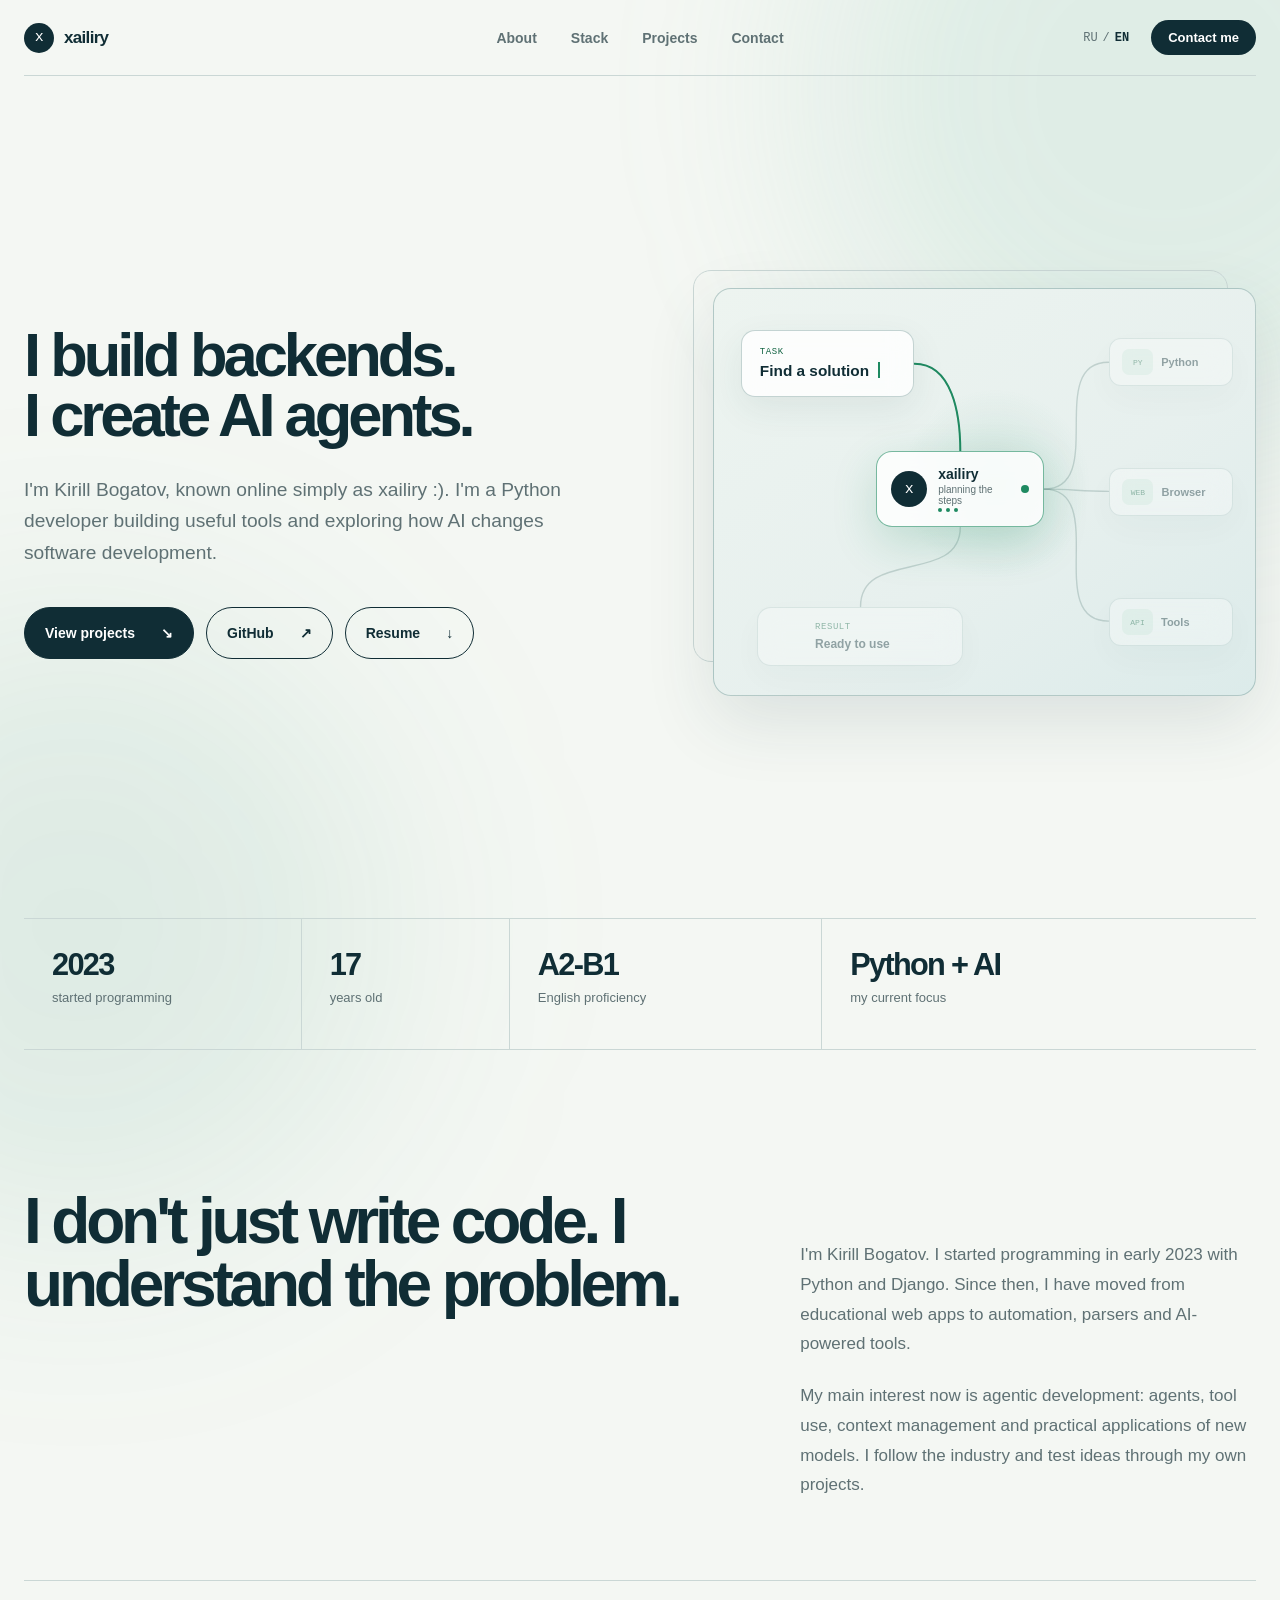
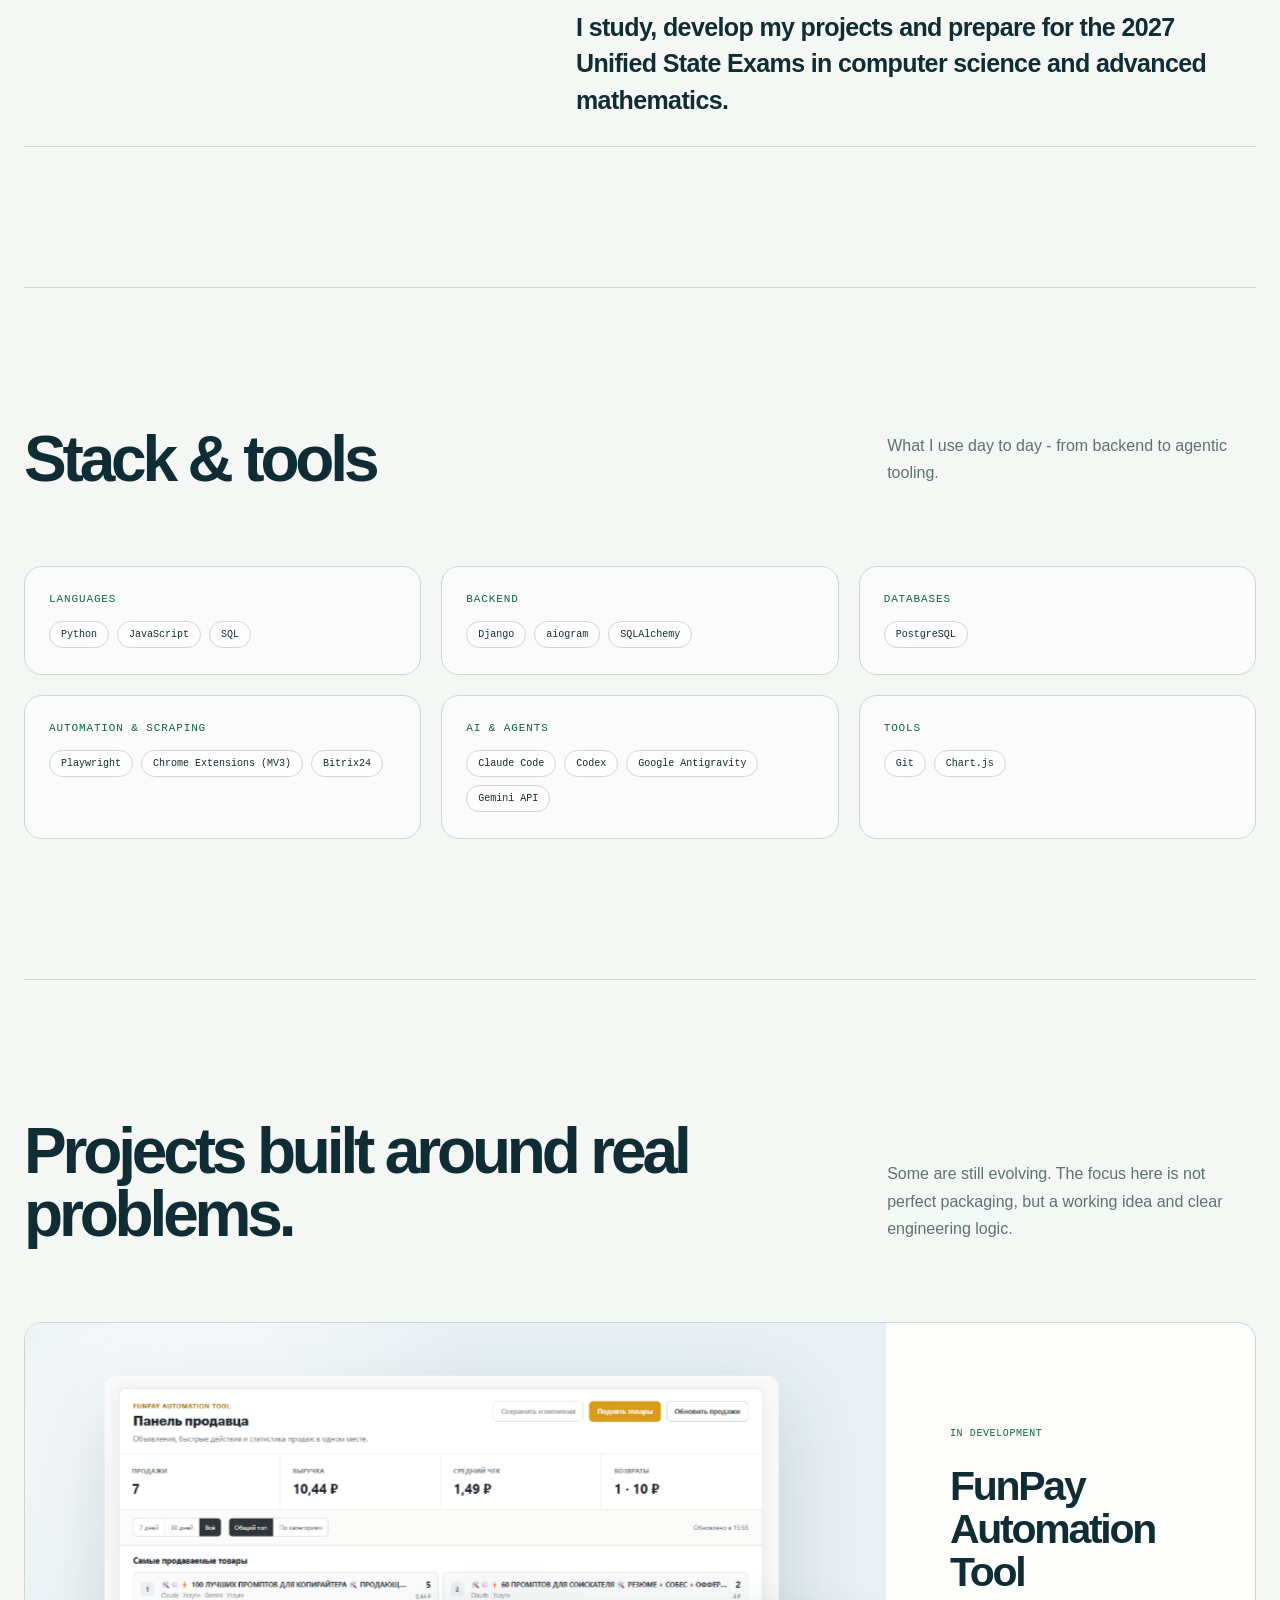
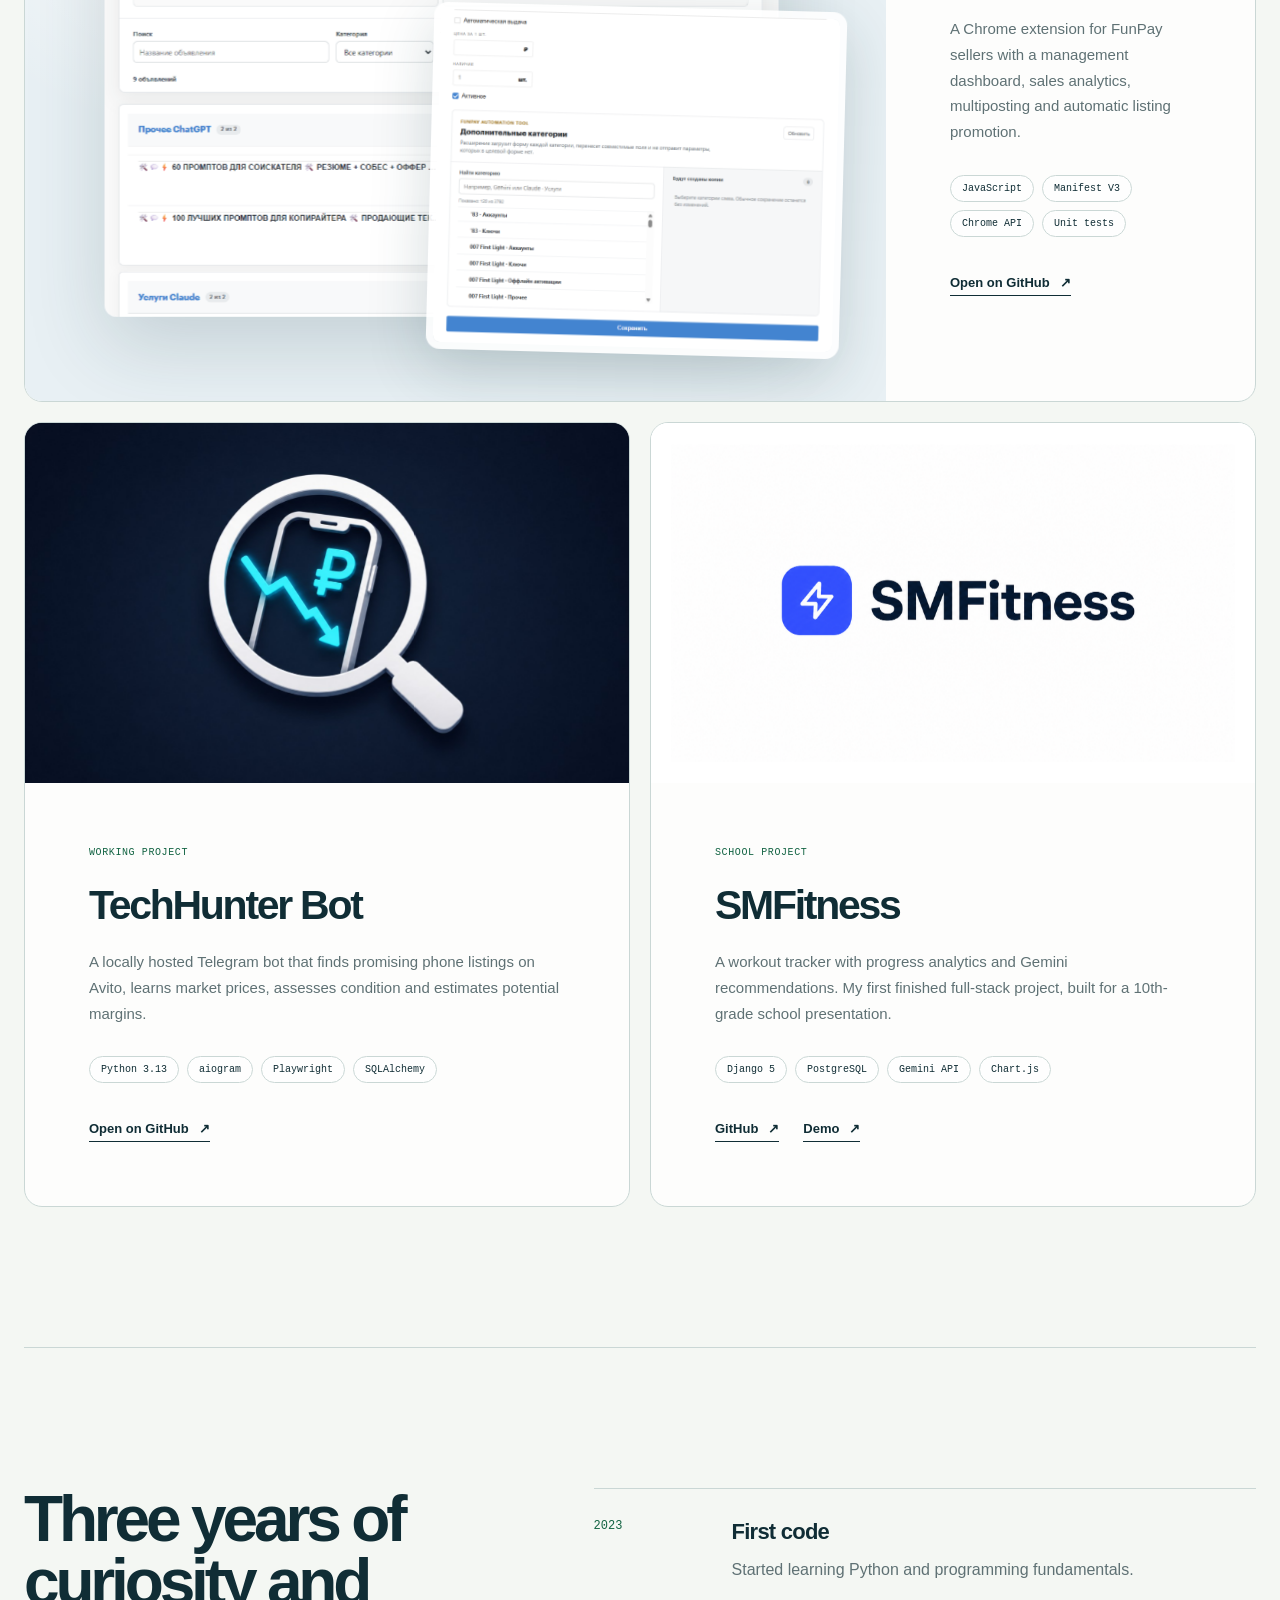
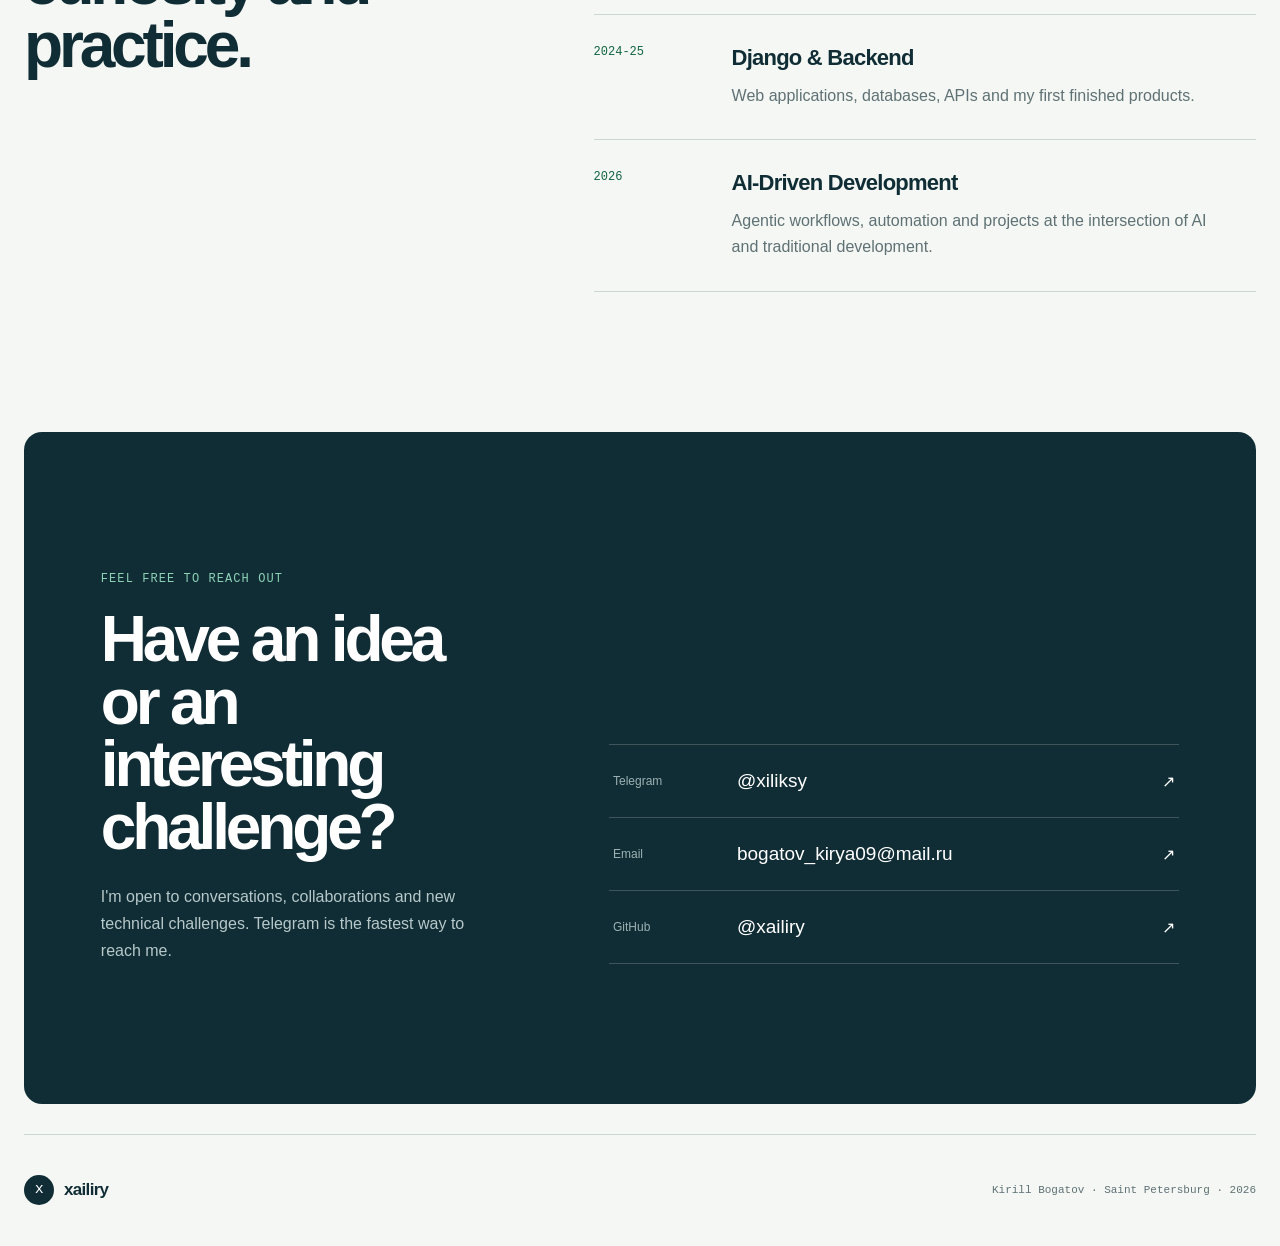
==== commit 672239df: "Add GoatCounter visitor analytics" ====
--- a/index.html
+++ b/index.html
@@ -13,9 +13,15 @@
       property="og:description"
       content="Python backend, agentic development and useful automation."
     />
+    <link rel="canonical" href="https://xailiry.github.io/" />
     <title>Кирилл Богатов (xailiry) - Python Backend & AI-Driven Developer</title>
     <link rel="stylesheet" href="./styles.css" />
     <script src="./script.js" defer></script>
+    <script
+      data-goatcounter="https://xalaksy.goatcounter.com/count"
+      async
+      src="https://gc.zgo.at/count.js"
+    ></script>
   </head>
   <body>
     <a class="skip-link" href="#main" data-i18n="skip">Перейти к содержанию</a>
@@ -465,6 +471,11 @@
         <span data-i18n="footerText">Кирилл Богатов · Санкт-Петербург</span>
         <span aria-hidden="true"> · </span>
         <span id="current-year">2026</span>
+        <span class="visitor-stat" hidden>
+          <span aria-hidden="true"> · </span>
+          <span data-i18n="visitorLabel">Посещений:</span>
+          <span id="visitor-count" aria-live="polite"></span>
+        </span>
       </p>
     </footer>
   </body>
--- a/styles.css
+++ b/styles.css
@@ -1195,6 +1195,10 @@
   font-size: 11px;
 }
 
+.visitor-stat {
+  white-space: nowrap;
+}
+
 .reveal {
   opacity: 0;
   transform: translateY(24px);
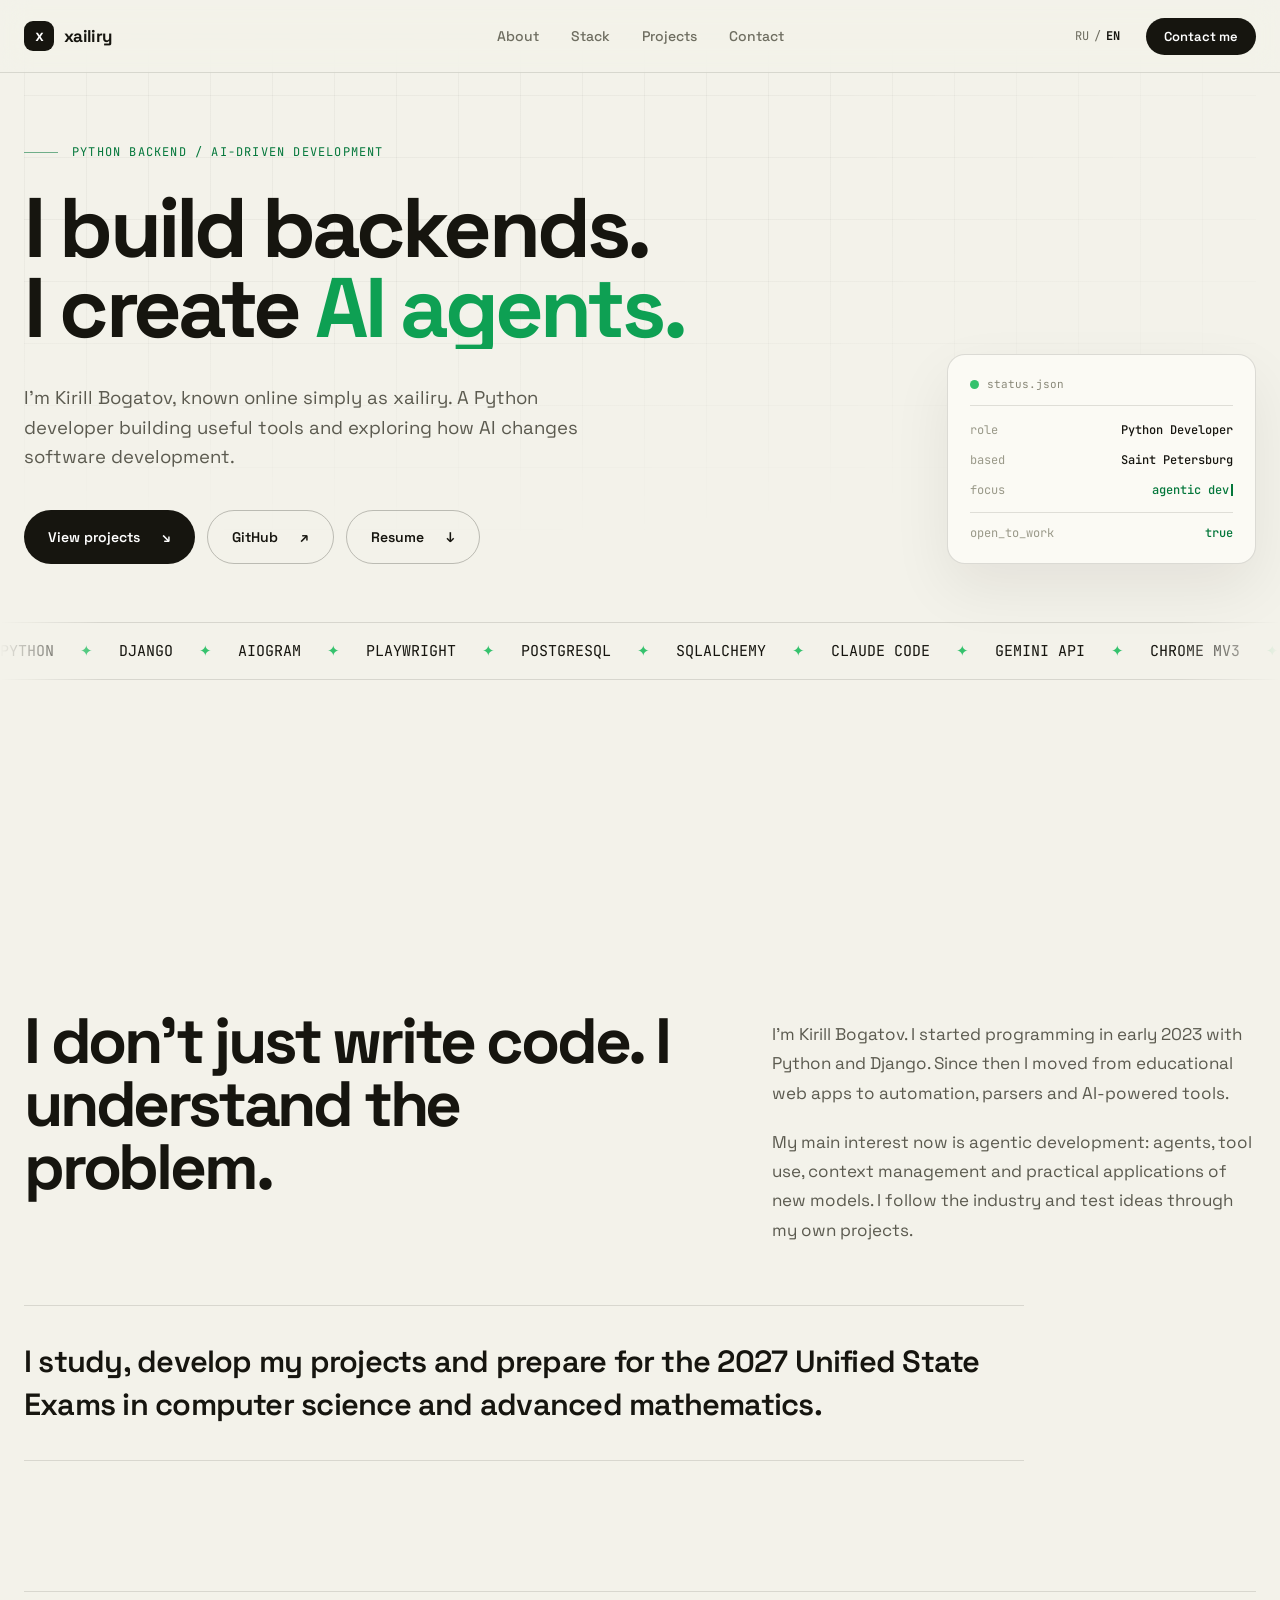
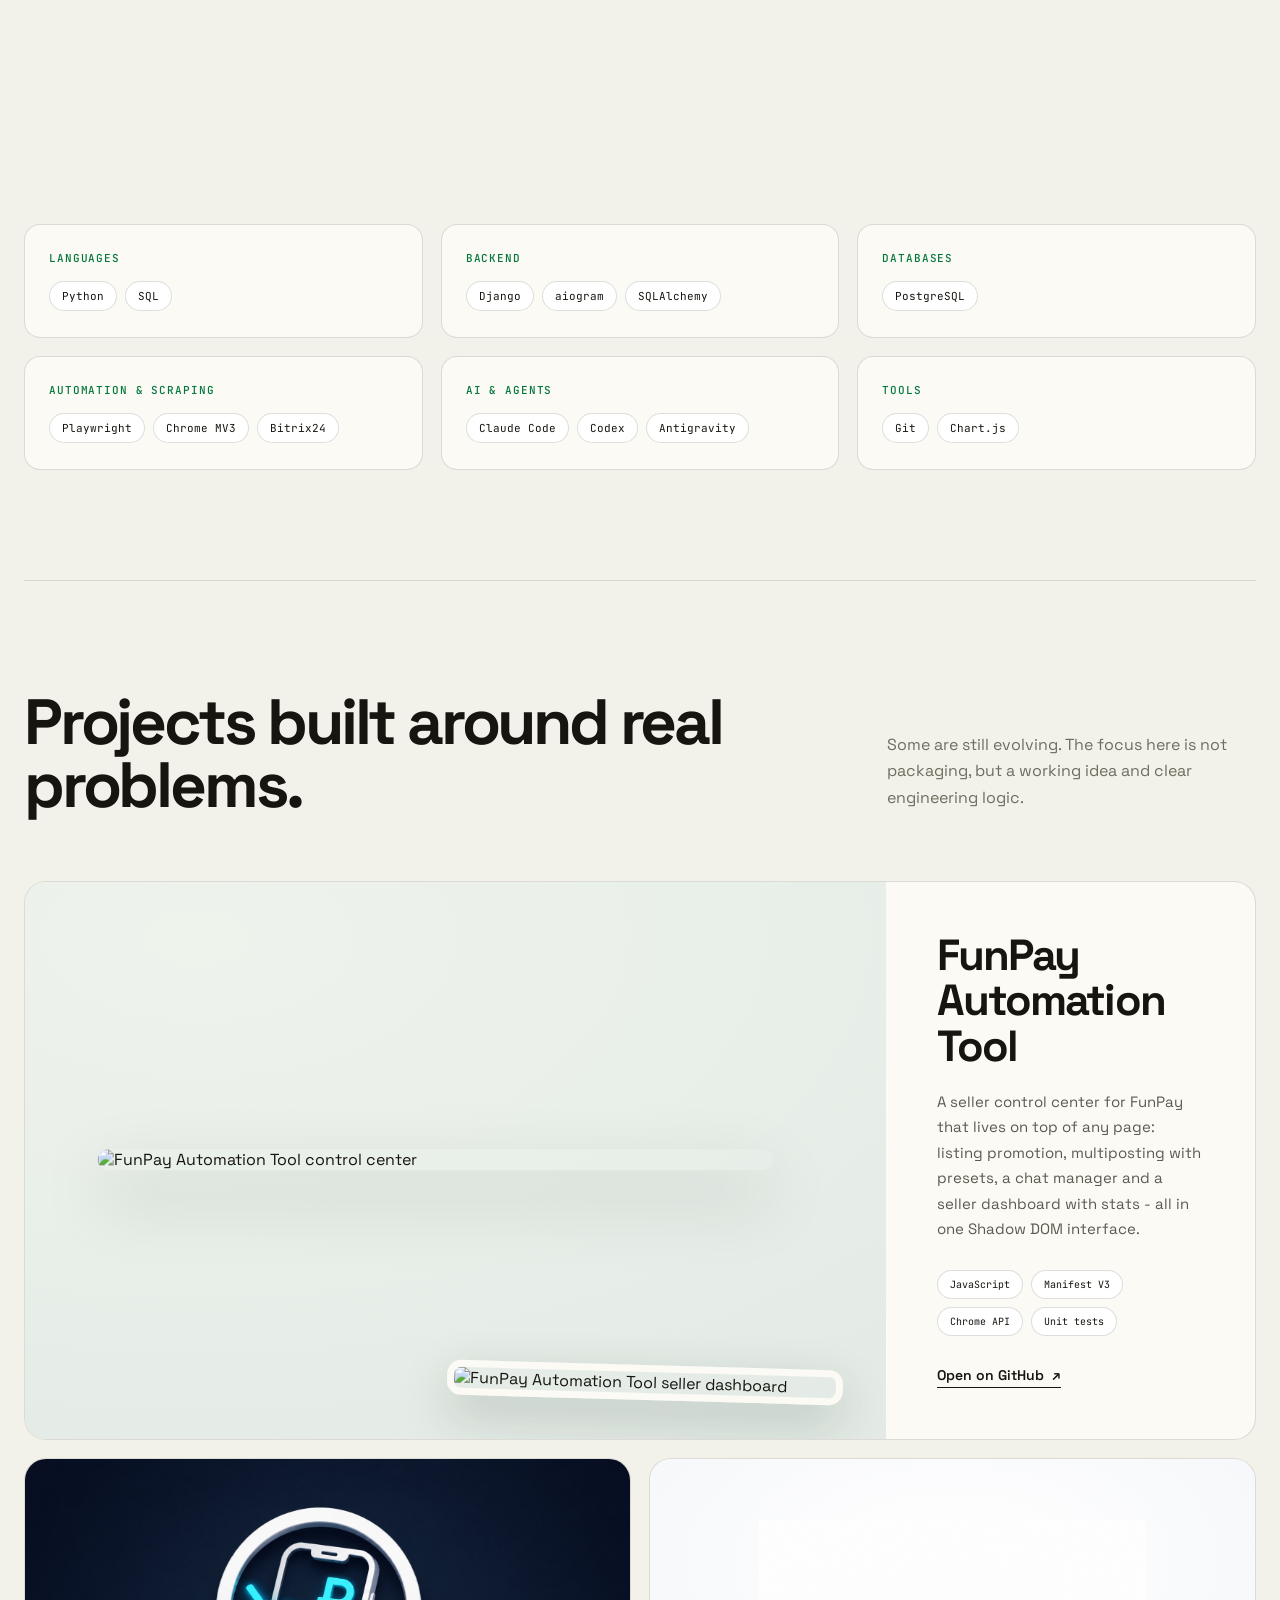
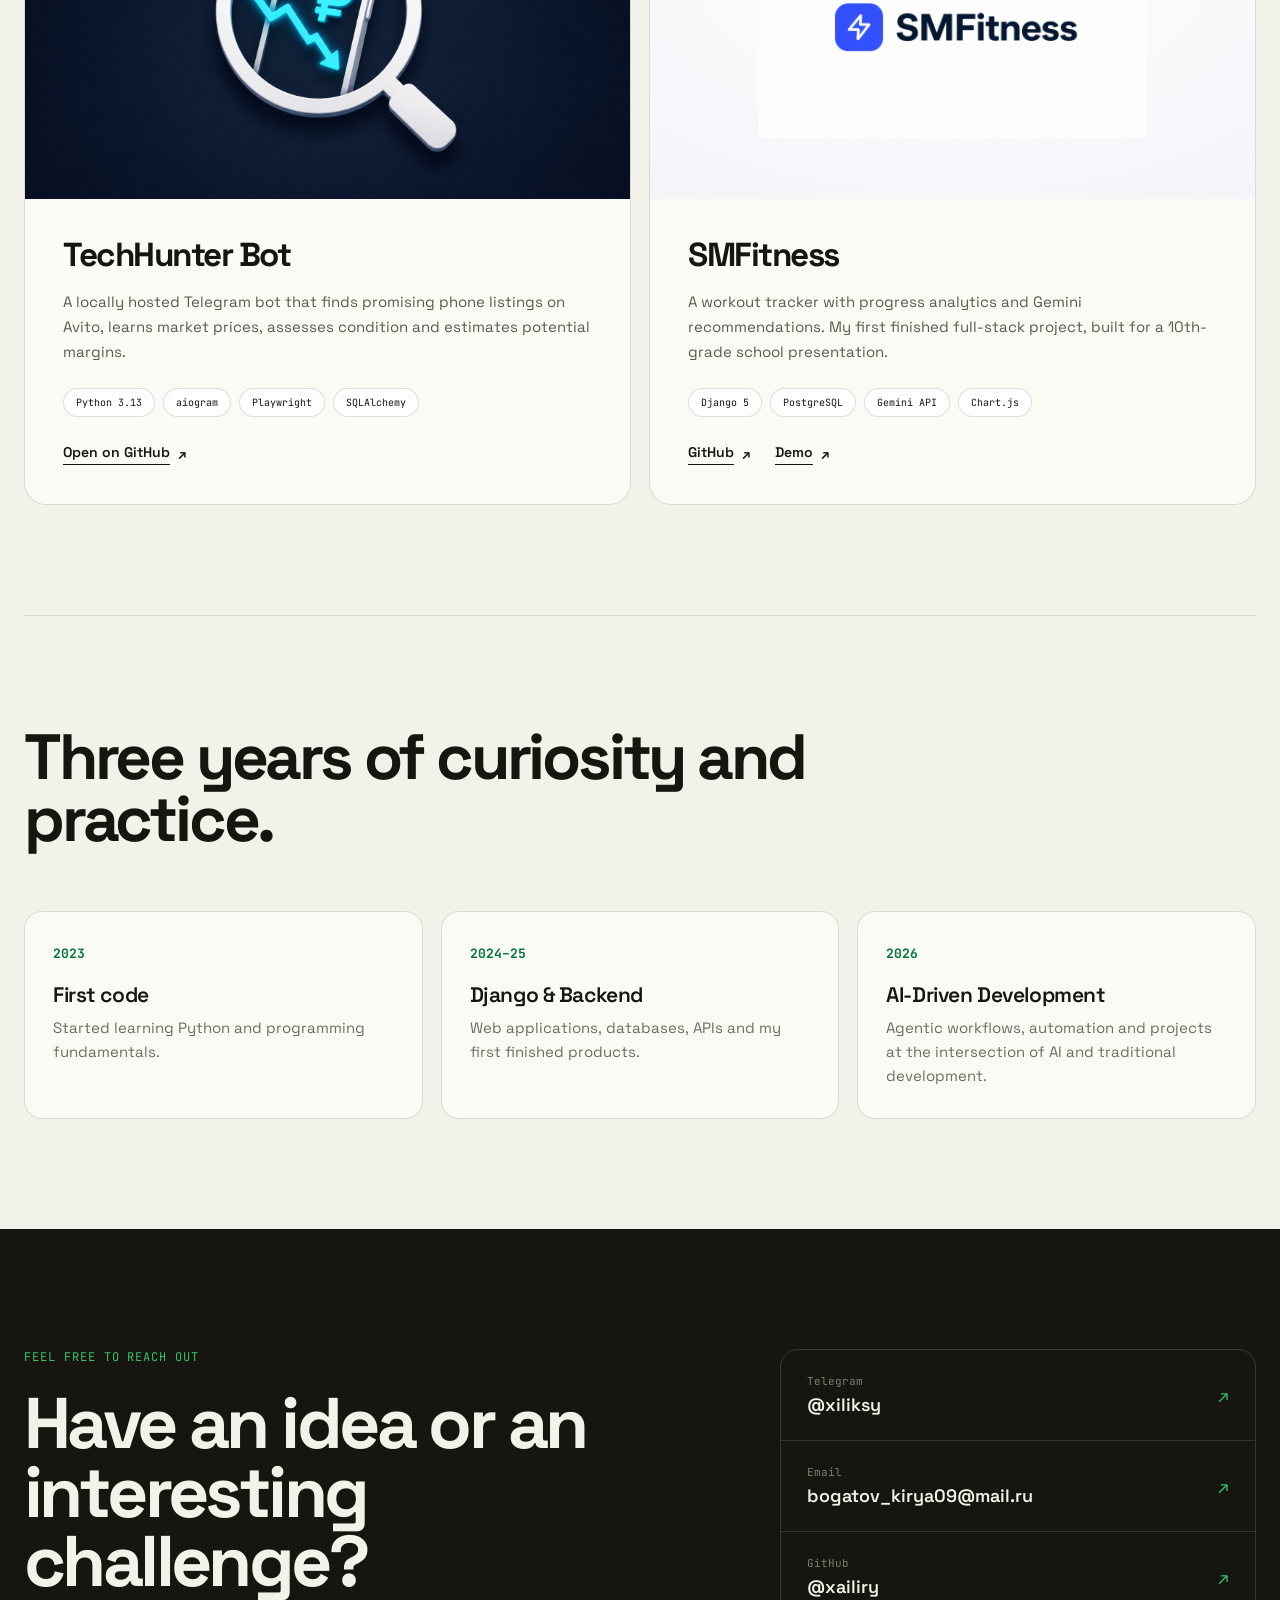
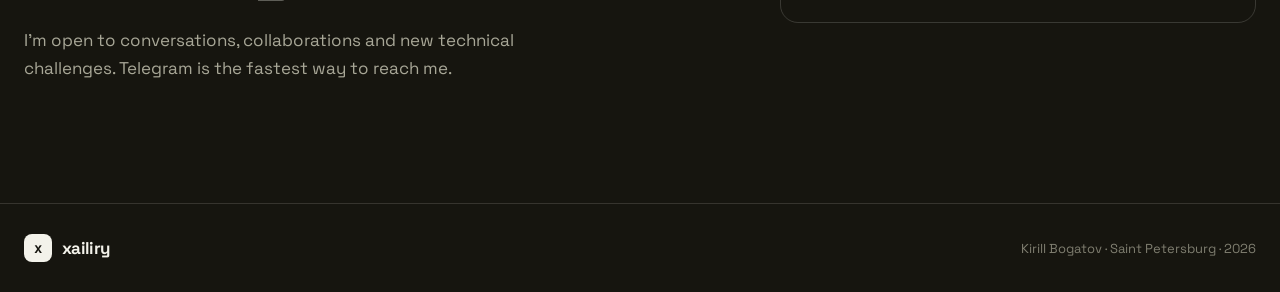
==== commit 3685e628: "Redesign portfolio and restore visitor counter" ====
--- a/index.html
+++ b/index.html
@@ -7,7 +7,7 @@
       name="description"
       content="Портфолио Кирилла Богатова (xailiry) - Python Backend и AI-Driven разработчика из Санкт-Петербурга."
     />
-    <meta name="theme-color" content="#f4f7f3" />
+    <meta name="theme-color" content="#F3F2EA" />
     <meta property="og:title" content="Кирилл Богатов (xailiry) - Developer Portfolio" />
     <meta
       property="og:description"
@@ -15,6 +15,12 @@
     />
     <link rel="canonical" href="https://xailiry.github.io/" />
     <title>Кирилл Богатов (xailiry) - Python Backend & AI-Driven Developer</title>
+    <link rel="preconnect" href="https://fonts.googleapis.com" />
+    <link rel="preconnect" href="https://fonts.gstatic.com" crossorigin />
+    <link
+      href="https://fonts.googleapis.com/css2?family=Space+Grotesk:wght@400;500;600;700&family=JetBrains+Mono:wght@400;500;700&display=swap"
+      rel="stylesheet"
+    />
     <link rel="stylesheet" href="./styles.css" />
     <script src="./script.js" defer></script>
     <script
@@ -27,234 +33,217 @@
     <a class="skip-link" href="#main" data-i18n="skip">Перейти к содержанию</a>
 
     <header class="site-header">
-      <a class="brand" href="#top" aria-label="xailiry home">
-        <span class="brand-mark">x</span>
-        <span>xailiry</span>
-      </a>
-
-      <nav
-        class="desktop-nav"
-        aria-label="Основная навигация"
-        data-i18n-aria-label="mainNavigation"
-      >
-        <a href="#about" data-i18n="navAbout">Обо мне</a>
-        <a href="#stack" data-i18n="navStack">Стек</a>
-        <a href="#projects" data-i18n="navProjects">Проекты</a>
-        <a href="#contact" data-i18n="navContact">Контакты</a>
-      </nav>
-
-      <div class="header-actions">
-        <button class="language-switch" type="button" aria-label="Switch language">
-          <span data-lang-option="ru">RU</span>
-          <span aria-hidden="true">/</span>
-          <span data-lang-option="en">EN</span>
-        </button>
-        <a class="header-contact" href="#contact" data-i18n="contactShort">Написать</a>
+      <div class="wrap header-inner">
+        <a class="brand" href="#top" aria-label="xailiry home">
+          <span class="brand-mark">x</span>
+          <span>xailiry</span>
+        </a>
+
+        <nav
+          class="desktop-nav"
+          aria-label="Основная навигация"
+          data-i18n-aria-label="mainNavigation"
+        >
+          <a href="#about" data-i18n="navAbout">Обо мне</a>
+          <a href="#stack" data-i18n="navStack">Стек</a>
+          <a href="#projects" data-i18n="navProjects">Проекты</a>
+          <a href="#contact" data-i18n="navContact">Контакты</a>
+        </nav>
+
+        <div class="header-actions">
+          <button class="language-switch" type="button" aria-label="Switch language">
+            <span data-lang-option="ru">RU</span>
+            <span aria-hidden="true">/</span>
+            <span data-lang-option="en">EN</span>
+          </button>
+          <a class="header-contact" href="#contact" data-i18n="contactShort">Написать</a>
+        </div>
       </div>
     </header>
 
     <main id="main">
-      <section class="hero" id="top">
-        <div class="hero-copy reveal">
-          <h1 data-i18n="heroTitle">
-            Пишу backend.<br />
-            Собираю AI-агентов.
-          </h1>
-          <p class="hero-lead" data-i18n="heroLead">
-            Меня зовут Кирилл Богатов, в сети - просто xailiry :). Я
-            Python-разработчик, создаю полезные инструменты и изучаю, как AI
-            меняет разработку.
-          </p>
-          <div class="hero-actions">
-            <a class="button button-primary" href="#projects">
-              <span data-i18n="viewProjects">Смотреть проекты</span>
-              <span aria-hidden="true">↘</span>
-            </a>
-            <a
-              class="button button-secondary"
-              href="https://github.com/xailiry"
-              target="_blank"
-              rel="noreferrer"
-            >
-              GitHub
-              <span aria-hidden="true">↗</span>
-            </a>
-            <a class="button button-secondary" href="./resume.pdf" download>
-              <span data-i18n="resume">Резюме</span>
-              <span aria-hidden="true">↓</span>
-            </a>
-          </div>
-        </div>
-
-        <div
-          class="hero-visual agent-visual reveal"
-          role="img"
-          aria-label="Анимация работы AI-агента с инструментами"
-          data-i18n-aria-label="agentVisualLabel"
-        >
-          <div class="agent-canvas">
-            <div class="agent-request">
-              <span class="agent-kicker" data-i18n="agentTaskLabel">Задача</span>
-              <strong data-i18n="agentTask" class="agent-task-text">Найти решение</strong>
-              <span class="typing-cursor" aria-hidden="true"></span>
-            </div>
-
-            <div class="agent-core">
-              <span class="agent-core-mark">x</span>
-              <div class="agent-core-text">
-                <strong>xailiry</strong>
-                <span data-i18n="agentCoreStatus" class="agent-core-status">анализирует задачу</span>
-                <span class="agent-think" aria-hidden="true"><i></i><i></i><i></i></span>
-              </div>
-              <i aria-hidden="true"></i>
-            </div>
-
-            <div class="tool-node tool-python">
-              <span>PY</span>
-              <strong>Python</strong>
-            </div>
-            <div class="tool-node tool-browser">
-              <span>WEB</span>
-              <strong data-i18n="agentBrowser">Браузер</strong>
-            </div>
-            <div class="tool-node tool-api">
-              <span>API</span>
-              <strong>Tools</strong>
-            </div>
-
-            <div class="agent-result">
-              <span class="result-check" aria-hidden="true">✓</span>
-              <div>
-                <span class="agent-kicker" data-i18n="agentResultLabel">Результат</span>
-                <strong data-i18n="agentResult" class="agent-result-text">Готово к использованию</strong>
-              </div>
-            </div>
-
-            <svg
-              class="agent-links"
-              viewBox="0 0 760 560"
-              preserveAspectRatio="none"
-              aria-hidden="true"
-            >
-              <path class="link-base" d="M190 112 C270 112 270 250 350 250" />
-              <path class="link-flow flow-one" pathLength="1" d="M190 112 C270 112 270 250 350 250" />
-              <path class="link-base" d="M435 235 C505 178 530 135 600 120" />
-              <path class="link-flow flow-two" pathLength="1" d="M435 235 C505 178 530 135 600 120" />
-              <path class="link-base" d="M445 260 C530 260 555 260 625 260" />
-              <path class="link-flow flow-three" pathLength="1" d="M445 260 C530 260 555 260 625 260" />
-              <path class="link-base" d="M430 285 C500 340 530 380 595 405" />
-              <path class="link-flow flow-four" pathLength="1" d="M430 285 C500 340 530 380 595 405" />
-              <path class="link-base" d="M370 305 C370 370 315 415 315 470" />
-              <path class="link-flow flow-five" pathLength="1" d="M370 305 C370 370 315 415 315 470" />
-            </svg>
-
-          </div>
-        </div>
-      </section>
+      <section class="hero wrap" id="top">
+        <div class="hero-grid" aria-hidden="true"></div>
+        <div class="hero-inner">
+          <div class="hero-copy">
+            <div class="hero-eyebrow">
+              <span class="hero-eyebrow-line" aria-hidden="true"></span>
+              <span data-i18n="heroEyebrow">Python Backend / AI-Driven Development</span>
+            </div>
+            <h1 class="hero-title">
+              <span class="hero-line"
+                ><span class="hero-line-inner" data-i18n="heroLine1">Пишу backend.</span></span
+              >
+              <span class="hero-line"
+                ><span class="hero-line-inner delay" data-i18n="heroLine2"
+                  >Собираю <span class="accent-mid">AI-агентов.</span></span
+                ></span
+              >
+            </h1>
+            <p class="hero-lead" data-i18n="heroLead">
+              Меня зовут Кирилл Богатов, в сети — просто xailiry. Python-разработчик:
+              создаю полезные инструменты и изучаю, как AI меняет разработку.
+            </p>
+            <div class="hero-actions">
+              <a class="button button-primary" href="#projects">
+                <span data-i18n="viewProjects">Смотреть проекты</span>
+                <span aria-hidden="true">↘</span>
+              </a>
+              <a
+                class="button button-ghost"
+                href="https://github.com/xailiry"
+                target="_blank"
+                rel="noreferrer"
+              >
+                GitHub
+                <span aria-hidden="true">↗</span>
+              </a>
+              <a class="button button-ghost" href="./resume.pdf" download>
+                <span data-i18n="resume">Резюме</span>
+                <span aria-hidden="true">↓</span>
+              </a>
+            </div>
+          </div>
+
+          <div class="status-card" data-reveal>
+            <div class="status-head">
+              <span class="status-dot" aria-hidden="true"></span>
+              <span data-i18n="statusLabel">status.json</span>
+            </div>
+            <dl class="status-list">
+              <div class="status-row">
+                <dt>role</dt>
+                <dd data-i18n="statusRole">Python Developer</dd>
+              </div>
+              <div class="status-row">
+                <dt>based</dt>
+                <dd data-i18n="statusBased">Санкт-Петербург</dd>
+              </div>
+              <div class="status-row">
+                <dt>focus</dt>
+                <dd class="status-focus">
+                  <span data-focus-rotator>agentic dev</span
+                  ><span class="status-caret" aria-hidden="true"></span>
+                </dd>
+              </div>
+              <div class="status-row status-row-top">
+                <dt>open_to_work</dt>
+                <dd class="status-true">true</dd>
+              </div>
+            </dl>
+          </div>
+        </div>
+      </section>
+
+      <div class="marquee" aria-hidden="true">
+        <div class="marquee-track">
+          <span data-marquee-track class="marquee-set">PYTHON<i>✦</i>DJANGO<i>✦</i>AIOGRAM<i>✦</i>PLAYWRIGHT<i>✦</i>POSTGRESQL<i>✦</i>SQLALCHEMY<i>✦</i>CLAUDE CODE<i>✦</i>GEMINI API<i>✦</i>CHROME MV3<i>✦</i>CODEX<i>✦</i></span>
+          <span class="marquee-set" aria-hidden="true">PYTHON<i>✦</i>DJANGO<i>✦</i>AIOGRAM<i>✦</i>PLAYWRIGHT<i>✦</i>POSTGRESQL<i>✦</i>SQLALCHEMY<i>✦</i>CLAUDE CODE<i>✦</i>GEMINI API<i>✦</i>CHROME MV3<i>✦</i>CODEX<i>✦</i></span>
+        </div>
+      </div>
 
       <section
-        class="quick-facts"
+        class="quick-facts wrap"
         aria-label="Кратко обо мне"
         data-i18n-aria-label="quickFacts"
+        data-reveal
+        data-reveal-late
       >
-        <div class="fact reveal">
-          <span class="fact-value" data-count-from="2018">2023</span>
-          <span data-i18n="factStart">начал программировать</span>
-        </div>
-        <div class="fact reveal">
-          <span class="fact-value" id="age-value" data-count-from="0">17</span>
-          <span data-i18n="factAge">лет</span>
-        </div>
-        <div class="fact reveal">
-          <span class="fact-value">A2-B1</span>
-          <span data-i18n="factEnglish">английский язык</span>
-        </div>
-        <div class="fact fact-wide reveal">
-          <span class="fact-value">Python + AI</span>
-          <span data-i18n="factFocus">главный фокус сейчас</span>
-        </div>
-      </section>
-
-      <section class="about section" id="about">
-        <div class="about-heading reveal">
-          <h2 data-i18n="aboutTitle">Не просто пишу код. Разбираюсь в задаче.</h2>
-        </div>
-        <div class="about-copy reveal">
-          <p data-i18n="aboutTextOne">
-            Я Кирилл Богатов. Начал программировать в начале 2023 года с Python
-            и Django. С тех пор прошел путь от учебных веб-приложений до
-            автоматизации, парсеров и инструментов с AI.
-          </p>
-          <p data-i18n="aboutTextTwo">
-            Сейчас мой основной интерес - agentic development: агенты, tool
-            use, работа с контекстом и практичное применение новых моделей.
-            Слежу за индустрией и стараюсь проверять идеи собственными
-            проектами.
-          </p>
-        </div>
-        <div class="about-note reveal">
-          <p data-i18n="nowText">
-            Учусь, развиваю свои проекты и готовлюсь к ЕГЭ 2027 по информатике
-            и профильной математике.
-          </p>
-        </div>
+        <div class="fact">
+          <div class="fact-value"><span data-count-from="2018">2023</span></div>
+          <div class="fact-label" data-i18n="factStart">начал программировать</div>
+        </div>
+        <div class="fact">
+          <div class="fact-value"><span id="age-value" data-count-from="0">17</span></div>
+          <div class="fact-label" data-i18n="factAge">лет</div>
+        </div>
+        <div class="fact">
+          <div class="fact-value">A2-B1</div>
+          <div class="fact-label" data-i18n="factEnglish">английский язык</div>
+        </div>
+        <div class="fact">
+          <div class="fact-value accent">Python + AI</div>
+          <div class="fact-label" data-i18n="factFocus">главный фокус сейчас</div>
+        </div>
+      </section>
+
+      <section class="about wrap section" id="about">
+        <div class="about-top">
+          <h2 class="about-title" data-reveal data-i18n="aboutTitle">
+            Не просто пишу код. Разбираюсь в задаче.
+          </h2>
+          <div class="about-copy" data-reveal>
+            <p data-i18n="aboutTextOne">
+              Я Кирилл Богатов. Начал программировать в начале 2023 года с Python
+              и Django. С тех пор прошёл путь от учебных веб-приложений до
+              автоматизации, парсеров и инструментов с AI.
+            </p>
+            <p data-i18n="aboutTextTwo">
+              Сейчас мой основной интерес — agentic development: агенты, tool use,
+              работа с контекстом и практичное применение новых моделей. Слежу за
+              индустрией и проверяю идеи собственными проектами.
+            </p>
+          </div>
+        </div>
+        <p class="about-note" data-reveal data-i18n="nowText">
+          Учусь, развиваю свои проекты и готовлюсь к ЕГЭ 2027 по информатике и
+          профильной математике.
+        </p>
       </section>
 
       <section
-        class="stack section"
+        class="stack wrap section"
         id="stack"
         aria-label="Стек и инструменты"
         data-i18n-aria-label="stackTitle"
       >
-        <div class="section-intro reveal">
+        <div class="section-intro" data-reveal>
           <h2 data-i18n="stackTitle">Стек и инструменты</h2>
           <p data-i18n="stackLead">
-            То, чем пользуюсь в работе - от бэкенда до агентных инструментов.
+            То, чем пользуюсь в работе — от бэкенда до агентных инструментов.
           </p>
         </div>
-        <div class="stack-groups">
-          <div class="stack-group reveal">
+        <div class="stack-grid">
+          <div class="stack-card" data-reveal>
             <h3 data-i18n="stackLanguages">Языки</h3>
-            <ul class="stack-list">
+            <ul class="chips">
               <li>Python</li>
-              <li>JavaScript</li>
               <li>SQL</li>
             </ul>
           </div>
-          <div class="stack-group reveal">
+          <div class="stack-card" data-reveal>
             <h3 data-i18n="stackBackend">Backend</h3>
-            <ul class="stack-list">
+            <ul class="chips">
               <li>Django</li>
               <li>aiogram</li>
               <li>SQLAlchemy</li>
             </ul>
           </div>
-          <div class="stack-group reveal">
+          <div class="stack-card" data-reveal>
             <h3 data-i18n="stackData">Базы данных</h3>
-            <ul class="stack-list">
+            <ul class="chips">
               <li>PostgreSQL</li>
             </ul>
           </div>
-          <div class="stack-group reveal">
+          <div class="stack-card" data-reveal>
             <h3 data-i18n="stackAutomation">Автоматизация и парсинг</h3>
-            <ul class="stack-list">
+            <ul class="chips">
               <li>Playwright</li>
-              <li>Chrome Extensions (MV3)</li>
+              <li>Chrome MV3</li>
               <li>Bitrix24</li>
             </ul>
           </div>
-          <div class="stack-group reveal">
+          <div class="stack-card" data-reveal>
             <h3 data-i18n="stackAI">AI и агенты</h3>
-            <ul class="stack-list">
+            <ul class="chips">
               <li>Claude Code</li>
               <li>Codex</li>
-              <li>Google Antigravity</li>
-              <li>Gemini API</li>
-            </ul>
-          </div>
-          <div class="stack-group reveal">
+              <li>Antigravity</li>
+            </ul>
+          </div>
+          <div class="stack-card" data-reveal>
             <h3 data-i18n="stackTools">Инструменты</h3>
-            <ul class="stack-list">
+            <ul class="chips">
               <li>Git</li>
               <li>Chart.js</li>
             </ul>
@@ -262,40 +251,40 @@
         </div>
       </section>
 
-      <section class="projects section" id="projects">
-        <div class="section-intro reveal">
+      <section class="projects wrap section" id="projects">
+        <div class="section-intro" data-reveal>
           <h2 data-i18n="projectsTitle">Проекты, которые решают реальные задачи.</h2>
           <p data-i18n="projectsLead">
-            Некоторые еще развиваются. Здесь важнее не идеальная упаковка, а
-            работающая идея и понятная инженерная логика.
+            Некоторые ещё развиваются. Здесь важнее не упаковка, а работающая идея
+            и понятная инженерная логика.
           </p>
         </div>
 
-        <article class="project project-featured reveal">
+        <article class="project project-featured" data-reveal>
           <div class="project-gallery">
             <img
               class="project-image-main"
-              src="./assets/funpay-dashboard.png"
-              alt="Панель продавца FunPay Automation Tool"
+              src="https://raw.githubusercontent.com/xailiry/FunPay-Automation-Tool/main/docs/images/toolbar-overview.png"
+              alt="Центр управления FunPay Automation Tool"
               data-i18n-alt="funpayImageAlt"
+              loading="lazy"
             />
             <img
               class="project-image-detail"
-              src="./assets/funpay-multiposting.png"
-              alt="Интерфейс мультипостинга FunPay Automation Tool"
+              src="https://raw.githubusercontent.com/xailiry/FunPay-Automation-Tool/main/docs/images/seller-dashboard.png"
+              alt="Панель продавца FunPay Automation Tool"
               data-i18n-alt="funpayDetailAlt"
+              loading="lazy"
             />
           </div>
           <div class="project-copy">
-            <div class="project-meta">
-              <span data-i18n="inDevelopment">В разработке</span>
-            </div>
             <h3>FunPay Automation Tool</h3>
             <p data-i18n="funpayDescription">
-              Расширение для продавцов FunPay: панель управления, статистика
-              продаж, мультипостинг и автоматическое поднятие объявлений.
-            </p>
-            <ul class="stack-list" aria-label="Technologies">
+              Центр управления для продавцов FunPay поверх любой страницы: поднятие
+              объявлений, мультипостинг с пресетами, чат-менеджер и панель продавца
+              со статистикой — всё в одном интерфейсе на Shadow DOM.
+            </p>
+            <ul class="chips chips-sm">
               <li>JavaScript</li>
               <li>Manifest V3</li>
               <li>Chrome API</li>
@@ -314,61 +303,57 @@
         </article>
 
         <div class="project-grid">
-          <article class="project project-techbot reveal">
+          <article class="project" data-reveal>
             <div class="project-media project-media-techhunter">
               <img
                 src="./assets/techhunter-banner-v2.jpg"
                 alt="Аватар Telegram-бота TechHunter"
                 data-i18n-alt="techhunterImageAlt"
+                loading="lazy"
               />
             </div>
             <div class="project-copy">
-              <div class="project-meta">
-                <span data-i18n="workingProject">Рабочий проект</span>
-              </div>
               <h3>TechHunter Bot</h3>
               <p data-i18n="techbotDescription">
-                Локальный Telegram-бот для поиска выгодных объявлений с
-                телефонами на Avito. Изучает рынок, оценивает состояние и
-                считает потенциальную маржу.
+                Локальный Telegram-бот для поиска выгодных объявлений с телефонами
+                на Avito. Изучает рынок, оценивает состояние и считает потенциальную
+                маржу.
               </p>
-              <ul class="stack-list" aria-label="Technologies">
+              <ul class="chips chips-sm">
                 <li>Python 3.13</li>
                 <li>aiogram</li>
                 <li>Playwright</li>
                 <li>SQLAlchemy</li>
               </ul>
               <a
-                class="project-link"
+                class="project-link project-link-end"
                 href="https://github.com/xailiry/TechBot"
                 target="_blank"
                 rel="noreferrer"
               >
-                <span data-i18n="openGithub">Открыть на GitHub</span>
+                <span class="underline" data-i18n="openGithub">Открыть на GitHub</span>
                 <span aria-hidden="true">↗</span>
               </a>
             </div>
           </article>
 
-          <article class="project project-fitness reveal">
+          <article class="project" data-reveal>
             <div class="project-media project-media-fitness">
               <img
                 src="./assets/smfitness-wordmark.png"
                 alt="Логотип SMFitness"
                 data-i18n-alt="fitnessImageAlt"
+                loading="lazy"
               />
             </div>
             <div class="project-copy">
-              <div class="project-meta">
-                <span data-i18n="schoolProject">Школьный проект</span>
-              </div>
               <h3>SMFitness</h3>
               <p data-i18n="fitnessDescription">
-                Трекер тренировок с аналитикой прогресса и рекомендациями
-                Gemini. Первый завершенный full-stack проект, сделанный для
-                выступления в 10 классе.
+                Трекер тренировок с аналитикой прогресса и рекомендациями Gemini.
+                Первый завершённый full-stack проект, сделанный для выступления в 10
+                классе.
               </p>
-              <ul class="stack-list" aria-label="Technologies">
+              <ul class="chips chips-sm">
                 <li>Django 5</li>
                 <li>PostgreSQL</li>
                 <li>Gemini API</li>
@@ -381,7 +366,8 @@
                   target="_blank"
                   rel="noreferrer"
                 >
-                  GitHub <span aria-hidden="true">↗</span>
+                  <span class="underline">GitHub</span>
+                  <span aria-hidden="true">↗</span>
                 </a>
                 <a
                   class="project-link"
@@ -389,7 +375,8 @@
                   target="_blank"
                   rel="noreferrer"
                 >
-                  Demo <span aria-hidden="true">↗</span>
+                  <span class="underline">Demo</span>
+                  <span aria-hidden="true">↗</span>
                 </a>
               </div>
             </div>
@@ -397,86 +384,89 @@
         </div>
       </section>
 
-      <section class="journey section">
-        <div class="journey-heading reveal">
-          <h2 data-i18n="journeyTitle">Три года любопытства и практики.</h2>
-        </div>
+      <section class="journey wrap section">
+        <h2 class="journey-title" data-reveal data-i18n="journeyTitle">
+          Три года любопытства и практики.
+        </h2>
         <ol class="timeline">
-          <li class="reveal">
+          <li data-reveal>
             <time>2023</time>
-            <div>
-              <h3 data-i18n="timelineOneTitle">Первый код</h3>
-              <p data-i18n="timelineOneText">
-                Начал изучать Python и основы программирования.
-              </p>
-            </div>
+            <h3 data-i18n="timelineOneTitle">Первый код</h3>
+            <p data-i18n="timelineOneText">
+              Начал изучать Python и основы программирования.
+            </p>
           </li>
-          <li class="reveal">
-            <time>2024-25</time>
-            <div>
-              <h3>Django & Backend</h3>
-              <p data-i18n="timelineTwoText">
-                Веб-приложения, базы данных, API и первые законченные продукты.
-              </p>
-            </div>
+          <li data-reveal>
+            <time>2024–25</time>
+            <h3>Django &amp; Backend</h3>
+            <p data-i18n="timelineTwoText">
+              Веб-приложения, базы данных, API и первые законченные продукты.
+            </p>
           </li>
-          <li class="reveal">
+          <li data-reveal>
             <time>2026</time>
-            <div>
-              <h3>AI-Driven Development</h3>
-              <p data-i18n="timelineThreeText">
-                Агентные подходы, автоматизация и проекты на стыке AI и
-                классической разработки.
-              </p>
-            </div>
+            <h3>AI-Driven Development</h3>
+            <p data-i18n="timelineThreeText">
+              Агентные подходы, автоматизация и проекты на стыке AI и классической
+              разработки.
+            </p>
           </li>
         </ol>
       </section>
 
-      <section class="contact section" id="contact">
-        <div class="contact-copy reveal">
-          <p class="eyebrow" data-i18n="contactEyebrow">Можно просто написать</p>
-          <h2 data-i18n="contactTitle">Есть идея или интересная задача?</h2>
-          <p data-i18n="contactText">
-            Я открыт к общению, совместным проектам и новым техническим
-            задачам. Быстрее всего отвечаю в Telegram.
-          </p>
-        </div>
-        <div class="contact-links reveal">
-          <a href="https://t.me/xiliksy" target="_blank" rel="noreferrer">
-            <span>Telegram</span>
-            <strong>@xiliksy</strong>
-            <span aria-hidden="true">↗</span>
-          </a>
-          <a href="mailto:bogatov_kirya09@mail.ru">
-            <span>Email</span>
-            <strong>bogatov_kirya09@mail.ru</strong>
-            <span aria-hidden="true">↗</span>
-          </a>
-          <a href="https://github.com/xailiry" target="_blank" rel="noreferrer">
-            <span>GitHub</span>
-            <strong>@xailiry</strong>
-            <span aria-hidden="true">↗</span>
-          </a>
-        </div>
+      <section class="contact" id="contact">
+        <div class="wrap contact-inner">
+          <div class="contact-copy" data-reveal>
+            <p class="contact-eyebrow" data-i18n="contactEyebrow">Можно просто написать</p>
+            <h2 data-i18n="contactTitle">Есть идея или интересная задача?</h2>
+            <p class="contact-text" data-i18n="contactText">
+              Я открыт к общению, совместным проектам и новым техническим задачам.
+              Быстрее всего отвечаю в Telegram.
+            </p>
+          </div>
+          <div class="contact-links" data-reveal>
+            <a class="contact-row" href="https://t.me/xiliksy" target="_blank" rel="noreferrer">
+              <div>
+                <div class="contact-kind">Telegram</div>
+                <strong>@xiliksy</strong>
+              </div>
+              <span aria-hidden="true">↗</span>
+            </a>
+            <a class="contact-row" href="mailto:bogatov_kirya09@mail.ru">
+              <div>
+                <div class="contact-kind">Email</div>
+                <strong class="break">bogatov_kirya09@mail.ru</strong>
+              </div>
+              <span aria-hidden="true">↗</span>
+            </a>
+            <a class="contact-row" href="https://github.com/xailiry" target="_blank" rel="noreferrer">
+              <div>
+                <div class="contact-kind">GitHub</div>
+                <strong>@xailiry</strong>
+              </div>
+              <span aria-hidden="true">↗</span>
+            </a>
+          </div>
+        </div>
+        <footer class="site-footer">
+          <div class="wrap footer-inner">
+            <a class="brand footer-brand" href="#top">
+              <span class="brand-mark">x</span>
+              <span>xailiry</span>
+            </a>
+            <p>
+              <span data-i18n="footerText">Кирилл Богатов · Санкт-Петербург</span>
+              <span aria-hidden="true"> · </span>
+              <span data-year>2026</span>
+              <span class="visitor-stat" hidden>
+                <span aria-hidden="true"> · </span>
+                <span data-i18n="visitorLabel">Посещений:</span>
+                <span id="visitor-count" aria-live="polite"></span>
+              </span>
+            </p>
+          </div>
+        </footer>
       </section>
     </main>
-
-    <footer>
-      <a class="brand" href="#top">
-        <span class="brand-mark">x</span>
-        <span>xailiry</span>
-      </a>
-      <p>
-        <span data-i18n="footerText">Кирилл Богатов · Санкт-Петербург</span>
-        <span aria-hidden="true"> · </span>
-        <span id="current-year">2026</span>
-        <span class="visitor-stat" hidden>
-          <span aria-hidden="true"> · </span>
-          <span data-i18n="visitorLabel">Посещений:</span>
-          <span id="visitor-count" aria-live="polite"></span>
-        </span>
-      </p>
-    </footer>
   </body>
 </html>
--- a/styles.css
+++ b/styles.css
@@ -1,16 +1,18 @@
 :root {
-  --bg: #f4f7f3;
-  --surface: #ffffff;
-  --surface-blue: #e8f0f4;
-  --ink: #102d35;
-  --muted: #5f7174;
-  --line: #cad7d5;
-  --accent: #1f8a61;
-  --accent-dark: #126342;
-  --accent-pale: #dcefe5;
-  --radius: 18px;
-  --max-width: 1400px;
-  --shadow: 0 24px 70px rgba(32, 68, 72, 0.12);
+  --bg: #f3f2ea;
+  --ink: #16150f;
+  --surface: #fbfaf4;
+  --muted: #6e6d60;
+  --muted-2: #5b5a4f;
+  --soft: #9a9989;
+  --line: rgba(22, 21, 15, 0.12);
+  --line-strong: rgba(22, 21, 15, 0.14);
+  --accent: oklch(0.72 0.17 152);
+  --accent-mid: oklch(0.62 0.16 152);
+  --accent-deep: oklch(0.5 0.13 152);
+  --max: 1440px;
+  --mono: "JetBrains Mono", ui-monospace, "Cascadia Code", monospace;
+  --sans: "Space Grotesk", system-ui, -apple-system, Arial, sans-serif;
 }
 
 * {
@@ -26,56 +28,18 @@
   overflow-x: hidden;
   color: var(--ink);
   background: var(--bg);
-  font-family: "Segoe UI Variable", "Segoe UI", Arial, sans-serif;
+  font-family: var(--sans);
   -webkit-font-smoothing: antialiased;
 }
 
-body::before {
-  position: fixed;
-  z-index: -1;
-  top: -20vw;
-  right: -18vw;
-  width: 54vw;
-  height: 54vw;
-  border-radius: 50%;
-  background: rgba(128, 191, 174, 0.18);
-  filter: blur(100px);
-  content: "";
-  pointer-events: none;
-  animation: blob-drift-a 24s ease-in-out infinite alternate;
-}
-
-body::after {
-  position: fixed;
-  z-index: -1;
-  bottom: -26vw;
-  left: -18vw;
-  width: 48vw;
-  height: 48vw;
-  border-radius: 50%;
-  background: rgba(31, 138, 97, 0.1);
-  filter: blur(120px);
-  content: "";
-  pointer-events: none;
-  animation: blob-drift-b 30s ease-in-out infinite alternate;
-}
-
-@keyframes blob-drift-a {
-  from {
-    transform: translate(0, 0) scale(1);
-  }
-  to {
-    transform: translate(-5vw, 4vw) scale(1.12);
-  }
-}
-
-@keyframes blob-drift-b {
-  from {
-    transform: translate(0, 0) scale(1);
-  }
-  to {
-    transform: translate(6vw, -4vw) scale(1.14);
-  }
+::selection {
+  background: var(--accent);
+  color: #fff;
+}
+
+a {
+  color: inherit;
+  text-decoration: none;
 }
 
 img {
@@ -83,14 +47,22 @@
   max-width: 100%;
 }
 
-a {
-  color: inherit;
-  text-decoration: none;
-}
-
 button {
   color: inherit;
   font: inherit;
+}
+
+.accent {
+  color: var(--accent-deep);
+}
+
+.accent-mid {
+  color: var(--accent-mid);
+}
+
+.wrap {
+  width: min(100% - 48px, var(--max));
+  margin-inline: auto;
 }
 
 .skip-link {
@@ -101,7 +73,7 @@
   padding: 10px 14px;
   transform: translateY(-160%);
   border-radius: 10px;
-  color: white;
+  color: #fff;
   background: var(--ink);
 }
 
@@ -109,57 +81,31 @@
   transform: translateY(0);
 }
 
-.site-header,
-.hero,
-.section,
-.quick-facts,
-footer {
-  width: min(calc(100% - 48px), var(--max-width));
-  margin-inline: auto;
-}
-
+:focus-visible {
+  outline: 3px solid var(--accent-deep);
+  outline-offset: 4px;
+}
+
+/* ===== Header ===== */
 .site-header {
   position: sticky;
   top: 0;
   z-index: 50;
+  background: rgba(243, 242, 234, 0.7);
+  backdrop-filter: blur(14px) saturate(1.3);
+  border-bottom: 1px solid var(--line);
+  transition: box-shadow 0.3s ease;
+}
+
+.site-header.is-scrolled {
+  box-shadow: 0 10px 30px rgba(22, 21, 15, 0.06);
+}
+
+.header-inner {
   display: grid;
   grid-template-columns: 1fr auto 1fr;
   align-items: center;
-  min-height: 76px;
-  border-bottom: 1px solid var(--line);
-  transition:
-    min-height 300ms ease,
-    border-color 300ms ease;
-}
-
-.site-header::before {
-  position: absolute;
-  z-index: -1;
-  inset: 0;
-  left: 50%;
-  width: 100vw;
-  transform: translateX(-50%);
-  background: rgba(244, 247, 243, 0.72);
-  box-shadow: 0 10px 30px rgba(32, 68, 72, 0.07);
-  backdrop-filter: blur(14px) saturate(1.25);
-  opacity: 0;
-  content: "";
-  pointer-events: none;
-  transition: opacity 300ms ease;
-}
-
-.site-header.is-scrolled {
-  min-height: 62px;
-  border-bottom-color: transparent;
-}
-
-.site-header.is-scrolled::before {
-  opacity: 1;
-}
-
-#top,
-[id]:not(body) {
-  scroll-margin-top: 88px;
+  min-height: 72px;
 }
 
 .brand {
@@ -168,80 +114,54 @@
   gap: 10px;
   width: max-content;
   font-size: 17px;
-  font-weight: 800;
+  font-weight: 700;
   letter-spacing: -0.04em;
 }
 
 .brand-mark {
   display: grid;
+  place-items: center;
   width: 30px;
   height: 30px;
-  place-items: center;
-  border-radius: 50%;
-  color: white;
+  border-radius: 9px;
+  color: #fff;
   background: var(--ink);
-  font-family: "Cascadia Code", "Consolas", monospace;
+  font-family: var(--mono);
   font-size: 15px;
+}
+
+.desktop-nav {
+  display: flex;
+  gap: 32px;
+  font-size: 14px;
   font-weight: 500;
-}
-
-.desktop-nav {
-  display: flex;
-  align-items: center;
-  gap: 34px;
   color: var(--muted);
-  font-size: 14px;
-  font-weight: 600;
-}
-
-.desktop-nav a,
-.language-switch {
-  transition: color 180ms ease;
 }
 
 .desktop-nav a {
-  position: relative;
-}
-
-.desktop-nav a::after {
-  position: absolute;
-  right: 0;
-  bottom: -6px;
-  left: 0;
-  height: 1.5px;
-  background: var(--accent-dark);
-  transform: scaleX(0);
-  transform-origin: left;
-  content: "";
-  transition: transform 320ms cubic-bezier(0.16, 1, 0.3, 1);
-}
-
-.desktop-nav a:hover::after {
-  transform: scaleX(1);
-}
-
-.desktop-nav a:hover,
-.language-switch:hover {
-  color: var(--accent-dark);
+  transition: color 0.2s ease;
+}
+
+.desktop-nav a:hover {
+  color: var(--ink);
 }
 
 .header-actions {
   display: flex;
   justify-content: flex-end;
   align-items: center;
-  gap: 22px;
+  gap: 20px;
 }
 
 .language-switch {
   display: flex;
   gap: 5px;
-  padding: 8px 0;
   border: 0;
-  color: var(--muted);
   background: transparent;
   cursor: pointer;
-  font-family: "Cascadia Code", "Consolas", monospace;
+  font-family: var(--mono);
   font-size: 12px;
+  color: var(--muted);
 }
 
 .language-switch [data-lang-option].active {
@@ -250,64 +170,155 @@
 }
 
 .header-contact {
-  padding: 10px 17px;
+  padding: 10px 18px;
   border-radius: 999px;
-  color: white;
+  color: #fff;
   background: var(--ink);
   font-size: 13px;
+  font-weight: 600;
+  transition:
+    background 0.2s ease,
+    transform 0.2s ease;
+}
+
+.header-contact:hover {
+  background: var(--accent);
+  transform: translateY(-2px);
+}
+
+/* ===== Buttons ===== */
+.button {
+  display: inline-flex;
+  align-items: center;
+  gap: 22px;
+  min-height: 54px;
+  padding: 0 24px;
+  border-radius: 999px;
+  font-size: 14px;
+  font-weight: 600;
+  transition:
+    transform 0.22s ease,
+    background 0.22s ease,
+    color 0.22s ease,
+    border-color 0.22s ease;
+}
+
+.button [aria-hidden] {
+  transition: transform 0.25s cubic-bezier(0.16, 1, 0.3, 1);
+}
+
+.button:hover [aria-hidden] {
+  transform: translate(3px, 2px);
+}
+
+.button-primary {
+  color: #fff;
+  background: var(--ink);
+}
+
+.button-primary:hover {
+  background: var(--accent);
+  transform: translateY(-2px);
+}
+
+.button-ghost {
+  border: 1px solid rgba(22, 21, 15, 0.25);
+}
+
+.button-ghost:hover {
+  color: #fff;
+  background: var(--ink);
+  border-color: var(--ink);
+  transform: translateY(-2px);
+}
+
+/* ===== Hero ===== */
+.hero {
+  position: relative;
+  padding: 64px 0 40px;
+}
+
+.hero-grid {
+  position: absolute;
+  inset: -40px 0 0 0;
+  z-index: 0;
+  background-image:
+    linear-gradient(rgba(22, 21, 15, 0.035) 1px, transparent 1px),
+    linear-gradient(90deg, rgba(22, 21, 15, 0.035) 1px, transparent 1px);
+  background-size: 62px 62px;
+  -webkit-mask-image: radial-gradient(120% 90% at 30% 20%, #000 30%, transparent 78%);
+  mask-image: radial-gradient(120% 90% at 30% 20%, #000 30%, transparent 78%);
+  pointer-events: none;
+}
+
+.hero-inner {
+  position: relative;
+  z-index: 1;
+  display: grid;
+  grid-template-columns: minmax(0, 1.55fr) minmax(280px, 0.55fr);
+  gap: clamp(32px, 4vw, 72px);
+  align-items: end;
+}
+
+.hero-eyebrow {
+  display: inline-flex;
+  align-items: center;
+  gap: 14px;
+  margin-bottom: 30px;
+  font-family: var(--mono);
+  font-size: 12px;
+  letter-spacing: 0.1em;
+  text-transform: uppercase;
+  color: var(--accent-deep);
+}
+
+.hero-eyebrow-line {
+  width: 34px;
+  height: 1.5px;
+  background: var(--accent-deep);
+  opacity: 0.55;
+}
+
+.hero-title {
+  margin: 0;
   font-weight: 700;
-  transition:
-    transform 180ms ease,
-    background 180ms ease;
-}
-
-.header-contact:hover {
-  transform: translateY(-2px);
-  background: var(--accent-dark);
-}
-
-.header-contact:active,
-.button:active {
-  transform: translateY(1px);
-}
-
-.hero {
-  display: grid;
-  grid-template-columns: minmax(0, 1.08fr) minmax(440px, 0.92fr);
-  gap: clamp(36px, 4vw, 64px);
-  align-items: center;
-  min-height: calc(100dvh - 76px);
-  padding: 56px 0 48px;
-}
-
-.eyebrow {
-  margin: 0 0 22px;
-  color: var(--accent-dark);
-  font-family: "Cascadia Code", "Consolas", monospace;
-  font-size: 12px;
-  font-weight: 500;
-  letter-spacing: 0.09em;
-  text-transform: uppercase;
-}
-
-.hero h1,
-.section h2 {
-  margin: 0;
-  font-size: clamp(42px, 4.8vw, 72px);
-  line-height: 0.98;
-  letter-spacing: -0.065em;
-}
-
-.hero h1 {
-  max-width: 780px;
+  font-size: clamp(52px, 8.6vw, 144px);
+  line-height: 0.9;
+  letter-spacing: -0.045em;
+}
+
+.hero-line {
+  display: block;
+  overflow: hidden;
+  padding-bottom: 0.04em;
+}
+
+.hero-line-inner {
+  display: block;
+  transform: translateY(112%);
+  animation: heroRise 0.95s cubic-bezier(0.16, 1, 0.3, 1) 0.05s forwards;
+}
+
+.hero-line-inner.delay {
+  animation-delay: 0.18s;
+}
+
+@media (min-width: 1051px) {
+  .hero-title {
+    font-size: clamp(52px, 6.6vw, 112px);
+  }
+
+  .hero-line-inner {
+    white-space: nowrap;
+  }
 }
 
 .hero-lead {
-  max-width: 590px;
-  margin: 28px 0 0;
-  color: var(--muted);
-  font-size: clamp(16px, 1.5vw, 20px);
-  line-height: 1.65;
+  max-width: 600px;
+  margin: 34px 0 0;
+  color: var(--muted-2);
+  font-size: clamp(16px, 1.45vw, 20px);
+  line-height: 1.6;
 }
 
 .hero-actions {
@@ -317,597 +328,314 @@
   margin-top: 38px;
 }
 
-.button {
-  display: inline-flex;
+/* ===== Status card ===== */
+.status-card {
+  border: 1px solid var(--line-strong);
+  border-radius: 18px;
+  background: var(--surface);
+  padding: 22px;
+  box-shadow: 0 24px 60px rgba(22, 21, 15, 0.07);
+}
+
+.status-head {
+  display: flex;
   align-items: center;
+  gap: 8px;
+  padding-bottom: 14px;
+  border-bottom: 1px solid var(--line);
+  font-family: var(--mono);
+  font-size: 11px;
+  color: #8a8979;
+}
+
+.status-dot {
+  width: 9px;
+  height: 9px;
+  border-radius: 50%;
+  background: var(--accent);
+  animation: dotPulse 2.4s ease-out infinite;
+}
+
+.status-list {
+  margin: 16px 0 0;
+  display: grid;
+  gap: 14px;
+  font-family: var(--mono);
+  font-size: 12px;
+}
+
+.status-row {
+  display: flex;
   justify-content: space-between;
-  gap: 26px;
-  min-height: 52px;
-  padding: 0 20px;
-  border: 1px solid var(--ink);
-  border-radius: 999px;
-  font-size: 14px;
-  font-weight: 700;
-  transition:
-    transform 180ms ease,
-    color 180ms ease,
-    background 180ms ease;
-}
-
-.button [aria-hidden] {
-  transition: transform 250ms cubic-bezier(0.16, 1, 0.3, 1);
-}
-
-.button:hover [aria-hidden] {
-  transform: translate(3px, 2px);
-}
-
-.button-primary {
-  color: white;
-  background: var(--ink);
-}
-
-.button-primary:hover {
-  border-color: var(--accent-dark);
-  background: var(--accent-dark);
-  transform: translateY(-2px);
-}
-
-.button-secondary:hover {
-  color: white;
-  background: var(--ink);
-  transform: translateY(-2px);
-}
-
-.hero-visual {
-  position: relative;
-  width: min(100%, 640px);
-  margin: 0 0 0 auto;
-}
-
-.hero-visual::before {
-  position: absolute;
-  z-index: -1;
-  inset: -18px 28px 34px -20px;
-  border: 1px solid var(--line);
-  border-radius: var(--radius);
-  content: "";
-}
-
-.agent-canvas {
-  position: relative;
-  overflow: hidden;
-  width: 100%;
-  aspect-ratio: 4 / 3;
-  border: 1px solid rgba(104, 143, 140, 0.42);
-  border-radius: var(--radius);
-  background:
-    radial-gradient(circle at 52% 48%, rgba(31, 138, 97, 0.13), transparent 27%),
-    linear-gradient(145deg, #edf4f0 0%, #e7f0ee 58%, #dcebea 100%);
-  box-shadow: var(--shadow);
-}
-
-.agent-request,
-.agent-result,
-.agent-core,
-.tool-node {
-  position: absolute;
-  z-index: 2;
-  border: 1px solid rgba(104, 143, 140, 0.38);
-  background: rgba(255, 255, 255, 0.82);
-  box-shadow: 0 12px 35px rgba(38, 82, 80, 0.08);
-  backdrop-filter: blur(12px);
-}
-
-.agent-request {
-  top: 10%;
-  left: 5%;
-  width: 32%;
-  padding: 16px 18px;
-  border-radius: 14px;
-}
-
-.agent-request strong {
-  display: inline;
-  font-size: clamp(13px, 1.2vw, 17px);
-}
-
-.agent-kicker {
-  display: block;
-  margin-bottom: 5px;
-  color: var(--accent-dark);
-  font-family: "Cascadia Code", "Consolas", monospace;
-  font-size: 9px;
-  letter-spacing: 0.06em;
-  text-transform: uppercase;
-}
-
-.typing-cursor {
+  gap: 12px;
+}
+
+.status-row dt {
+  color: var(--soft);
+}
+
+.status-row dd {
+  margin: 0;
+  font-weight: 500;
+  text-align: right;
+}
+
+.status-row-top {
+  padding-top: 12px;
+  border-top: 1px solid var(--line);
+}
+
+.status-focus {
+  color: var(--accent-deep);
+}
+
+.status-focus [data-focus-rotator] {
+  transition: opacity 0.3s ease;
+}
+
+.status-caret {
   display: inline-block;
   width: 2px;
   height: 1em;
-  margin-left: 4px;
+  margin-left: 2px;
   vertical-align: -2px;
-  background: var(--accent);
-  animation: cursor-blink 1s steps(1) infinite;
-}
-
-.agent-core {
-  top: 40%;
-  left: 30%;
-  display: grid;
-  grid-template-columns: auto 1fr auto;
-  gap: 11px;
-  align-items: center;
-  width: 31%;
-  padding: 14px;
-  border-color: rgba(31, 138, 97, 0.48);
-  border-radius: 16px;
-}
-
-.agent-core-mark {
-  display: grid;
-  width: 36px;
-  height: 36px;
-  place-items: center;
-  border-radius: 50%;
-  color: white;
-  background: var(--ink);
-  font-family: "Cascadia Code", "Consolas", monospace;
-  font-size: 15px;
-}
-
-.agent-core-text strong,
-.agent-core-text .agent-core-status {
-  display: block;
-}
-
-.agent-core strong {
-  font-size: 14px;
-}
-
-.agent-core div > span {
-  margin-top: 2px;
-  color: var(--muted);
-  font-size: 10px;
-}
-
-.agent-core i {
-  width: 8px;
-  height: 8px;
-  border-radius: 50%;
-  background: var(--accent);
-  box-shadow: 0 0 0 0 rgba(31, 138, 97, 0.3);
-  animation: core-pulse 2.2s ease-out infinite;
-}
-
-.tool-node {
-  display: flex;
-  gap: 8px;
-  align-items: center;
-  min-width: 23%;
-  padding: 10px 12px;
-  border-radius: 12px;
-}
-
-.tool-node > span {
-  display: grid;
-  width: 31px;
-  height: 26px;
-  place-items: center;
-  border-radius: 7px;
-  color: var(--accent-dark);
-  background: var(--accent-pale);
-  font-family: "Cascadia Code", "Consolas", monospace;
-  font-size: 8px;
-}
-
-.tool-node strong {
-  font-size: 11px;
-}
-
-.tool-python {
-  top: 12%;
-  right: 4%;
-}
-
-.tool-browser {
-  top: 44%;
-  right: 4%;
-}
-
-.tool-api {
-  right: 4%;
-  bottom: 12%;
-}
-
-.agent-result {
-  bottom: 7%;
-  left: 8%;
-  display: flex;
-  gap: 11px;
-  align-items: center;
-  width: 38%;
-  padding: 13px 15px;
-  border-radius: 14px;
-}
-
-.result-check {
-  display: grid;
-  flex: 0 0 auto;
-  width: 31px;
-  height: 31px;
-  place-items: center;
-  border-radius: 50%;
-  color: white;
-  background: var(--accent);
+  background: var(--accent-deep);
+  animation: caretBlink 1s steps(1) infinite;
+}
+
+.status-true {
   font-weight: 700;
-  animation: result-breathe 3s ease-in-out infinite;
-}
-
-.agent-result .agent-kicker {
-  margin-bottom: 2px;
-}
-
-.agent-result strong {
-  font-size: 12px;
-}
-
-.agent-links {
-  position: absolute;
-  z-index: 1;
-  inset: 0;
-  width: 100%;
-  height: 100%;
-  pointer-events: none;
-}
-
-.link-base,
-.link-flow {
-  fill: none;
-  stroke-linecap: round;
-}
-
-.link-base {
-  stroke: rgba(72, 112, 109, 0.25);
-  stroke-width: 1.4;
-}
-
-.link-flow {
-  stroke: var(--accent);
-  stroke-width: 2;
-  stroke-dasharray: 1;
-  stroke-dashoffset: 1;
-}
-
-.link-flow.is-active {
-  animation: link-draw 0.6s ease forwards;
-}
-
-@keyframes link-draw {
-  to {
-    stroke-dashoffset: 0;
-  }
-}
-
-@keyframes cursor-blink {
-  50% {
-    opacity: 0;
-  }
-}
-
-@keyframes core-pulse {
-  55% {
-    box-shadow: 0 0 0 8px rgba(31, 138, 97, 0);
-  }
-}
-
-@keyframes result-breathe {
-  50% {
-    transform: scale(0.94);
-  }
-}
-
-/* Agent animation states */
-.tool-node,
-.agent-result {
-  opacity: 0.4;
-  transition:
-    opacity 0.5s ease,
-    transform 0.5s ease,
-    border-color 0.5s ease,
-    box-shadow 0.5s ease;
-}
-
-.tool-node.is-active,
-.agent-result.is-active {
-  opacity: 1;
-}
-
-.tool-node.is-active {
-  border-color: rgba(31, 138, 97, 0.55);
-  box-shadow: 0 14px 40px rgba(31, 138, 97, 0.18);
-}
-
-.tool-node.is-active > span {
-  color: white;
-  background: var(--accent);
-}
-
-.agent-core {
-  transition:
-    border-color 0.4s ease,
-    box-shadow 0.4s ease;
-}
-
-.agent-core.is-active {
-  border-color: rgba(31, 138, 97, 0.6);
-  box-shadow: 0 16px 45px rgba(31, 138, 97, 0.2);
-}
-
-.agent-core i {
-  animation-play-state: paused;
-}
-
-.agent-core.is-active i {
-  animation-play-state: running;
-}
-
-.agent-result .result-check {
-  animation: none;
-  transform: scale(0.4);
-  opacity: 0;
-  transition:
-    transform 0.45s cubic-bezier(0.34, 1.56, 0.64, 1),
-    opacity 0.45s ease;
-}
-
-.agent-result.is-active .result-check {
-  transform: scale(1);
-  opacity: 1;
-  animation: result-breathe 3s ease-in-out 0.5s infinite;
-}
-
-.agent-think {
-  display: none;
-  gap: 4px;
-  margin-top: 6px;
-}
-
-.agent-core.is-thinking .agent-think {
-  display: flex;
-}
-
-.agent-think i {
-  width: 4px;
-  height: 4px;
-  border-radius: 50%;
-  background: var(--accent);
-  animation: think-bounce 1.2s ease-in-out infinite;
-}
-
-.agent-think i:nth-child(2) {
-  animation-delay: 0.18s;
-}
-
-.agent-think i:nth-child(3) {
-  animation-delay: 0.36s;
-}
-
-@keyframes think-bounce {
-  0%,
-  100% {
-    opacity: 0.3;
-    transform: translateY(0);
-  }
-  50% {
-    opacity: 1;
-    transform: translateY(-3px);
-  }
-}
-
-.quick-facts {
-  display: grid;
-  grid-template-columns: 0.8fr 0.6fr 0.9fr 1.25fr;
+  color: var(--accent-deep);
+}
+
+/* ===== Marquee ===== */
+.marquee {
   margin-top: 18px;
+  padding: 18px 0;
   border-top: 1px solid var(--line);
   border-bottom: 1px solid var(--line);
+  overflow: hidden;
+  -webkit-mask-image: linear-gradient(90deg, transparent, #000 8%, #000 92%, transparent);
+  mask-image: linear-gradient(90deg, transparent, #000 8%, #000 92%, transparent);
+}
+
+.marquee-track {
+  display: flex;
+  width: max-content;
+  animation: marqueeScroll 32s linear infinite;
+  font-family: var(--mono);
+  font-size: 15px;
+  color: var(--ink);
+}
+
+.marquee-set {
+  display: flex;
+}
+
+.marquee-set i {
+  color: var(--accent);
+  font-style: normal;
+  padding: 0 26px;
+}
+
+/* ===== Sections ===== */
+.section {
+  padding: 110px 0;
+}
+
+.about {
+  padding: 130px 0;
+}
+
+.about-top {
+  display: grid;
+  grid-template-columns: minmax(0, 1.2fr) minmax(300px, 0.85fr);
+  gap: clamp(28px, 5vw, 80px);
+  align-items: start;
+}
+
+.about-title {
+  margin: 0;
+  font-weight: 700;
+  font-size: clamp(34px, 5vw, 76px);
+  line-height: 0.98;
+  letter-spacing: -0.05em;
+  max-width: 760px;
+}
+
+.about-copy {
+  padding-top: 10px;
+}
+
+.about-copy p {
+  margin: 0;
+  color: var(--muted-2);
+  font-size: 17px;
+  line-height: 1.72;
+}
+
+.about-copy p + p {
+  margin-top: 20px;
+}
+
+.about-note {
+  margin: 60px 0 0;
+  padding: 34px 0;
+  border-top: 1px solid var(--line);
+  border-bottom: 1px solid var(--line);
+  font-size: clamp(20px, 2.4vw, 32px);
+  font-weight: 600;
+  line-height: 1.4;
+  letter-spacing: -0.025em;
+  max-width: 1000px;
+}
+
+/* ===== Section intro (stack / projects) ===== */
+.stack,
+.projects,
+.journey {
+  border-top: 1px solid var(--line);
+}
+
+.section-intro {
+  display: grid;
+  grid-template-columns: minmax(0, 1.3fr) minmax(260px, 0.6fr);
+  gap: clamp(28px, 5vw, 80px);
+  align-items: end;
+  margin-bottom: 60px;
+}
+
+.projects .section-intro {
+  margin-bottom: 64px;
+}
+
+.section-intro h2 {
+  margin: 0;
+  font-weight: 700;
+  font-size: clamp(34px, 5vw, 72px);
+  line-height: 0.98;
+  letter-spacing: -0.05em;
+}
+
+.section-intro p {
+  margin: 0 0 6px;
+  color: var(--muted);
+  font-size: 16px;
+  line-height: 1.65;
+}
+
+/* ===== Quick facts ===== */
+.quick-facts {
+  margin-top: 64px;
+  display: grid;
+  grid-template-columns: repeat(4, 1fr);
+  gap: 1px;
+  background: var(--line);
+  border: 1px solid var(--line);
+  border-radius: 16px;
+  overflow: hidden;
 }
 
 .fact {
-  display: flex;
-  flex-direction: column;
-  gap: 7px;
-  min-height: 130px;
-  padding: 28px;
-  border-right: 1px solid var(--line);
-  transition: background 300ms ease;
-}
-
-.fact:hover {
-  background: rgba(255, 255, 255, 0.5);
-}
-
-.fact:last-child {
-  border-right: 0;
+  background: var(--bg);
+  padding: 30px 26px;
 }
 
 .fact-value {
-  font-size: clamp(24px, 2.4vw, 38px);
+  font-size: clamp(30px, 3vw, 46px);
   font-weight: 700;
-  letter-spacing: -0.055em;
-}
-
-.fact > span:last-child {
+  letter-spacing: -0.05em;
+}
+
+.fact-label {
+  margin-top: 8px;
   color: var(--muted);
   font-size: 13px;
 }
 
-.section {
-  padding: 140px 0;
-}
-
-.about {
-  display: grid;
-  grid-template-columns: minmax(0, 1.25fr) minmax(320px, 0.8fr);
-  gap: clamp(28px, 5vw, 78px);
-  align-items: start;
-}
-
-.about-heading h2,
-.section-intro h2,
-.journey-heading h2,
-.contact h2 {
-  max-width: 900px;
-  font-size: clamp(38px, 5vw, 70px);
-}
-
-.about-copy {
-  padding-top: 50px;
-}
-
-.about-copy p {
+/* ===== Chips ===== */
+.chips {
+  display: flex;
+  flex-wrap: wrap;
+  gap: 8px;
   margin: 0;
-  color: var(--muted);
-  font-size: 17px;
-  line-height: 1.75;
-}
-
-.about-copy p + p {
-  margin-top: 22px;
-}
-
-.about-note {
-  grid-column: 1 / 3;
-  margin-top: 16px;
-  padding: 28px 0;
-  border-top: 1px solid var(--line);
-  border-bottom: 1px solid var(--line);
-}
-
-.about-note p {
-  max-width: 680px;
-  margin: 0 0 0 auto;
-  font-size: clamp(18px, 2vw, 25px);
-  font-weight: 600;
-  line-height: 1.45;
-  letter-spacing: -0.025em;
-}
-
-.stack {
-  border-top: 1px solid var(--line);
-}
-
-.stack-groups {
-  display: grid;
-  grid-template-columns: repeat(3, minmax(0, 1fr));
-  gap: 20px;
-  margin-top: 56px;
-}
-
-.stack-group {
+  padding: 0;
+  list-style: none;
+}
+
+.chips li {
+  padding: 7px 12px;
+  border: 1px solid var(--line-strong);
+  border-radius: 999px;
+  background: #fff;
+  font-family: var(--mono);
+  font-size: 11px;
+}
+
+.chips-sm li {
+  font-size: 10px;
+}
+
+/* ===== Stack ===== */
+.stack-grid {
+  display: grid;
+  grid-template-columns: repeat(3, 1fr);
+  gap: 18px;
+}
+
+.stack-card {
   padding: 26px 24px;
-  border: 1px solid var(--line);
-  border-radius: var(--radius);
-  background: rgba(255, 255, 255, 0.55);
+  border: 1px solid var(--line-strong);
+  border-radius: 16px;
+  background: var(--surface);
   transition:
-    transform 400ms cubic-bezier(0.16, 1, 0.3, 1),
-    border-color 400ms ease,
-    box-shadow 400ms ease;
-}
-
-.stack-group:hover {
+    transform 0.4s cubic-bezier(0.16, 1, 0.3, 1),
+    border-color 0.3s ease,
+    box-shadow 0.3s ease;
+}
+
+.stack-card:hover {
+  border-color: oklch(0.72 0.17 152 / 0.5);
+  box-shadow: 0 20px 44px rgba(22, 21, 15, 0.08);
   transform: translateY(-4px);
-  border-color: rgba(31, 138, 97, 0.4);
-  box-shadow: 0 24px 50px rgba(32, 68, 72, 0.1);
-}
-
-.stack-group h3 {
+}
+
+.stack-card h3 {
   margin: 0 0 16px;
-  color: var(--accent-dark);
-  font-family: "Cascadia Code", "Consolas", monospace;
+  font-family: var(--mono);
   font-size: 11px;
   font-weight: 500;
   letter-spacing: 0.08em;
   text-transform: uppercase;
-}
-
-.stack-group .stack-list {
-  margin: 0;
-}
-
-@media (max-width: 1050px) {
-  .stack-groups {
-    grid-template-columns: repeat(2, minmax(0, 1fr));
-  }
-}
-
-@media (max-width: 600px) {
-  .stack-groups {
-    grid-template-columns: 1fr;
-    margin-top: 40px;
-  }
-}
-
-.projects {
-  border-top: 1px solid var(--line);
-}
-
-.section-intro {
-  display: grid;
-  grid-template-columns: minmax(0, 1.3fr) minmax(280px, 0.6fr);
-  gap: clamp(28px, 5vw, 78px);
-  align-items: end;
-  margin-bottom: 76px;
-}
-
-.section-intro p {
-  margin: 0 0 4px;
-  color: var(--muted);
-  font-size: 16px;
-  line-height: 1.7;
-}
-
+  color: var(--accent-deep);
+}
+
+.stack-card .chips li {
+  font-size: 11px;
+}
+
+/* ===== Projects ===== */
 .project {
+  border: 1px solid var(--line-strong);
+  border-radius: 22px;
   overflow: hidden;
-  border: 1px solid var(--line);
-  border-radius: var(--radius);
-  background: rgba(255, 255, 255, 0.76);
+  background: var(--surface);
   transition:
-    transform 450ms cubic-bezier(0.16, 1, 0.3, 1),
-    border-color 450ms ease,
-    box-shadow 450ms ease;
+    transform 0.4s cubic-bezier(0.16, 1, 0.3, 1),
+    border-color 0.4s ease,
+    box-shadow 0.4s ease;
 }
 
 .project:hover {
-  transform: translateY(-6px);
-  border-color: rgba(31, 138, 97, 0.4);
-  box-shadow: 0 30px 70px rgba(32, 68, 72, 0.14);
-}
-
-.project-media img,
-.project-image-main,
-.project-image-detail {
-  transition: transform 600ms cubic-bezier(0.16, 1, 0.3, 1);
-  will-change: transform;
-}
-
-.project-grid .project:hover .project-media img {
-  transform: scale(1.05);
-}
-
-.project-featured:hover .project-image-main {
-  transform: translate(-2%, -3%) scale(1.04);
-}
-
-.project-featured:hover .project-image-detail {
-  transform: rotate(1.5deg) scale(1.04);
+  border-color: oklch(0.72 0.17 152 / 0.5);
+  box-shadow: 0 30px 64px rgba(22, 21, 15, 0.12);
+  transform: translateY(-5px);
 }
 
 .project-featured {
   display: grid;
-  grid-template-columns: minmax(0, 1.4fr) minmax(340px, 0.6fr);
-  min-height: 680px;
+  grid-template-columns: minmax(0, 1.4fr) minmax(320px, 0.6fr);
+  margin-bottom: 18px;
 }
 
 .project-gallery {
@@ -915,590 +643,480 @@
   display: grid;
   place-items: center;
   overflow: hidden;
-  padding: clamp(34px, 5vw, 74px);
-  background:
-    radial-gradient(circle at 20% 18%, rgba(255, 255, 255, 0.92), transparent 33%),
-    var(--surface-blue);
+  padding: clamp(34px, 5vw, 72px);
+  background: radial-gradient(120% 100% at 20% 10%, #eef3ec, #e4ebe6);
 }
 
 .project-image-main {
   width: 92%;
   border-radius: 12px;
-  box-shadow: 0 28px 80px rgba(29, 63, 70, 0.18);
-  transform: translate(-2%, -3%);
+  box-shadow: 0 28px 70px rgba(22, 40, 30, 0.18);
+  transform: translate(-3%, -3%);
+  transition: transform 0.6s cubic-bezier(0.16, 1, 0.3, 1);
+}
+
+.project-featured:hover .project-image-main {
+  transform: translate(-3%, -3%) scale(1.04);
 }
 
 .project-image-detail {
   position: absolute;
   right: 5%;
   bottom: 7%;
-  width: 48%;
-  border: 7px solid rgba(255, 255, 255, 0.88);
+  width: 46%;
+  border: 7px solid var(--surface);
   border-radius: 14px;
-  box-shadow: 0 18px 60px rgba(29, 63, 70, 0.19);
-  transform: rotate(1.5deg);
+  box-shadow: 0 18px 50px rgba(22, 40, 30, 0.2);
+  transform: rotate(1.6deg);
+  transition: transform 0.6s cubic-bezier(0.16, 1, 0.3, 1);
+}
+
+.project-featured:hover .project-image-detail {
+  transform: rotate(1.6deg) scale(1.04);
 }
 
 .project-copy {
   display: flex;
   flex-direction: column;
+  justify-content: center;
   align-items: flex-start;
-  justify-content: center;
-  padding: clamp(30px, 5vw, 64px);
-}
-
-.project-meta {
-  display: flex;
-  flex-wrap: wrap;
-  gap: 10px 18px;
-  margin-bottom: 26px;
-  color: var(--muted);
-  font-family: "Cascadia Code", "Consolas", monospace;
-  font-size: 10px;
-  letter-spacing: 0.06em;
-  text-transform: uppercase;
-}
-
-.project-meta span:first-child {
-  color: var(--accent-dark);
+  padding: clamp(30px, 4vw, 56px);
 }
 
 .project h3 {
   margin: 0;
-  font-size: clamp(29px, 3.2vw, 48px);
-  line-height: 1.05;
-  letter-spacing: -0.055em;
-}
-
-.project-copy > p {
-  margin: 22px 0 0;
-  color: var(--muted);
+  font-weight: 700;
+  font-size: clamp(28px, 3.4vw, 46px);
+  line-height: 1.04;
+  letter-spacing: -0.045em;
+}
+
+.project-copy p {
+  margin: 20px 0 0;
+  color: var(--muted-2);
   font-size: 15px;
-  line-height: 1.72;
-}
-
-.stack-list {
-  display: flex;
-  flex-wrap: wrap;
-  gap: 8px;
-  margin: 30px 0 0;
-  padding: 0;
-  list-style: none;
-}
-
-.stack-list li {
-  padding: 7px 11px;
-  border: 1px solid var(--line);
-  border-radius: 999px;
-  color: var(--ink);
-  background: rgba(255, 255, 255, 0.55);
-  font-family: "Cascadia Code", "Consolas", monospace;
-  font-size: 10px;
-  transition:
-    transform 220ms ease,
-    border-color 220ms ease,
-    color 220ms ease,
-    background 220ms ease;
-}
-
-.stack-list li:hover {
-  border-color: var(--accent);
-  color: var(--accent-dark);
-  background: var(--accent-pale);
-  transform: translateY(-2px);
+  line-height: 1.7;
+}
+
+.project-copy .chips {
+  margin-top: 28px;
 }
 
 .project-link {
   display: inline-flex;
   align-items: center;
-  gap: 10px;
-  margin-top: 38px;
-  padding-bottom: 5px;
-  border-bottom: 1px solid currentColor;
-  font-size: 13px;
-  font-weight: 700;
-  transition:
-    gap 180ms ease,
-    color 180ms ease;
+  gap: 8px;
+  margin-top: 30px;
+  font-size: 14px;
+  font-weight: 600;
+  transition: color 0.2s ease;
+}
+
+.project-featured .project-link {
+  padding-bottom: 3px;
+  border-bottom: 1.5px solid currentColor;
+}
+
+.project-link .underline {
+  padding-bottom: 3px;
+  border-bottom: 1.5px solid currentColor;
 }
 
 .project-link:hover {
-  gap: 16px;
-  color: var(--accent-dark);
+  color: var(--accent-deep);
 }
 
 .project-grid {
   display: grid;
-  grid-template-columns: repeat(2, minmax(0, 1fr));
-  gap: 20px;
-  margin-top: 20px;
+  grid-template-columns: repeat(2, 1fr);
+  gap: 18px;
 }
 
 .project-grid .project {
-  display: grid;
-  grid-template-rows: 360px 1fr;
+  display: flex;
+  flex-direction: column;
 }
 
 .project-grid .project-copy {
   justify-content: flex-start;
+  padding: clamp(26px, 3vw, 40px);
+  flex: 1;
+}
+
+.project-grid .project h3 {
+  font-size: clamp(24px, 2.6vw, 36px);
+  line-height: 1.05;
+}
+
+.project-grid .project-copy p {
+  margin-top: 16px;
+  font-size: 15px;
+  line-height: 1.68;
+}
+
+.project-grid .project-copy .chips {
+  margin-top: 24px;
+}
+
+.project-link-end {
+  margin-top: auto;
+  padding-top: 26px;
+}
+
+.project-links {
+  display: flex;
+  gap: 24px;
+  margin-top: auto;
+  padding-top: 26px;
+}
+
+.project-links .project-link {
+  margin-top: 0;
 }
 
 .project-media {
-  min-height: 360px;
   overflow: hidden;
+  aspect-ratio: 16 / 9;
 }
 
 .project-media img {
   width: 100%;
   height: 100%;
+  transition: transform 0.6s cubic-bezier(0.16, 1, 0.3, 1);
 }
 
 .project-media-techhunter {
-  background: #101b2c;
+  background: #0f1622;
 }
 
 .project-media-techhunter img {
   object-fit: cover;
-  object-position: center;
 }
 
 .project-media-fitness {
   display: grid;
   place-items: center;
-  padding: 20px;
-  background: #ffffff;
+  background: radial-gradient(120% 120% at 50% 30%, #fff, #eef0f6);
 }
 
 .project-media-fitness img {
+  width: 64%;
+  height: auto;
   object-fit: contain;
 }
 
-.project-links {
-  display: flex;
-  gap: 24px;
-}
-
-.journey {
-  display: grid;
-  grid-template-columns: minmax(300px, 0.8fr) minmax(480px, 1.2fr);
-  gap: clamp(50px, 10vw, 160px);
-  border-top: 1px solid var(--line);
+.project-grid .project:hover .project-media img {
+  transform: scale(1.05);
+}
+
+/* ===== Journey ===== */
+.journey-title {
+  margin: 0 0 60px;
+  font-weight: 700;
+  font-size: clamp(34px, 5vw, 72px);
+  line-height: 0.98;
+  letter-spacing: -0.05em;
+  max-width: 900px;
 }
 
 .timeline {
   margin: 0;
   padding: 0;
   list-style: none;
+  display: grid;
+  grid-template-columns: repeat(3, 1fr);
+  gap: 18px;
 }
 
 .timeline li {
-  display: grid;
-  grid-template-columns: 110px 1fr;
-  gap: 28px;
+  padding: 30px 28px;
+  border: 1px solid var(--line-strong);
+  border-radius: 18px;
+  background: var(--surface);
+}
+
+.timeline time {
+  font-family: var(--mono);
+  font-size: 13px;
+  font-weight: 700;
+  color: var(--accent-deep);
+}
+
+.timeline h3 {
+  margin: 18px 0 8px;
+  font-size: 21px;
+  font-weight: 600;
+  letter-spacing: -0.02em;
+}
+
+.timeline p {
+  margin: 0;
+  color: var(--muted);
+  font-size: 15px;
+  line-height: 1.6;
+}
+
+/* ===== Contact ===== */
+.contact {
+  background: var(--ink);
+  color: var(--bg);
+}
+
+.contact-inner {
+  padding: 120px 0;
+  display: grid;
+  grid-template-columns: minmax(0, 1fr) minmax(320px, 0.7fr);
+  gap: clamp(40px, 6vw, 90px);
+  align-items: start;
+}
+
+.contact-eyebrow {
+  margin: 0 0 24px;
+  font-family: var(--mono);
+  font-size: 12px;
+  letter-spacing: 0.08em;
+  text-transform: uppercase;
+  color: var(--accent);
+}
+
+.contact-copy h2 {
+  margin: 0;
+  font-weight: 700;
+  font-size: clamp(38px, 5.6vw, 82px);
+  line-height: 0.96;
+  letter-spacing: -0.05em;
+}
+
+.contact-text {
+  margin: 30px 0 0;
+  max-width: 560px;
+  color: #a8a797;
+  font-size: 17px;
+  line-height: 1.7;
+}
+
+.contact-links {
+  display: flex;
+  flex-direction: column;
+  border: 1px solid rgba(243, 242, 234, 0.16);
+  border-radius: 18px;
+  overflow: hidden;
+}
+
+.contact-row {
+  display: flex;
+  align-items: center;
+  justify-content: space-between;
+  gap: 16px;
+  padding: 24px 26px;
+  border-bottom: 1px solid rgba(243, 242, 234, 0.14);
+  transition: background 0.25s ease;
+}
+
+.contact-row:last-child {
+  border-bottom: 0;
+}
+
+.contact-row:hover {
+  background: rgba(243, 242, 234, 0.05);
+}
+
+.contact-kind {
+  font-family: var(--mono);
+  font-size: 11px;
+  color: #7f7e70;
+}
+
+.contact-row strong {
+  display: block;
+  margin-top: 5px;
+  font-size: 18px;
+  font-weight: 600;
+}
+
+.contact-row strong.break {
+  word-break: break-all;
+}
+
+.contact-row > span {
+  color: var(--accent);
+  font-size: 18px;
+}
+
+/* ===== Footer ===== */
+.site-footer {
+  border-top: 1px solid rgba(243, 242, 234, 0.14);
+}
+
+.footer-inner {
   padding: 30px 0;
-  border-top: 1px solid var(--line);
-}
-
-.timeline li:last-child {
-  border-bottom: 1px solid var(--line);
-}
-
-.timeline time {
-  color: var(--accent-dark);
-  font-family: "Cascadia Code", "Consolas", monospace;
-  font-size: 12px;
-}
-
-.timeline h3 {
+  display: flex;
+  flex-wrap: wrap;
+  gap: 16px;
+  align-items: center;
+  justify-content: space-between;
+}
+
+.footer-brand .brand-mark {
+  width: 28px;
+  height: 28px;
+  border-radius: 8px;
+  color: var(--ink);
+  background: var(--bg);
+  font-size: 14px;
+}
+
+.footer-inner p {
   margin: 0;
-  font-size: 22px;
-  letter-spacing: -0.035em;
-}
-
-.timeline p {
-  max-width: 500px;
-  margin: 12px 0 0;
-  color: var(--muted);
-  line-height: 1.65;
-}
-
-.contact {
-  display: grid;
-  grid-template-columns: minmax(0, 0.8fr) minmax(480px, 1.2fr);
-  gap: clamp(50px, 10vw, 160px);
-  align-items: end;
-  margin-bottom: 30px;
-  padding-inline: clamp(30px, 6vw, 90px);
-  border-radius: var(--radius);
-  color: white;
-  background: var(--ink);
-}
-
-.contact .eyebrow {
-  color: #8dd1b6;
-}
-
-.contact h2 {
-  color: white;
-}
-
-.contact-copy > p:last-child {
-  max-width: 560px;
-  margin: 24px 0 0;
-  color: #b6c8ca;
-  line-height: 1.7;
-}
-
-.contact-links {
-  border-top: 1px solid rgba(255, 255, 255, 0.19);
-}
-
-.contact-links a {
-  display: grid;
-  grid-template-columns: 100px 1fr auto;
-  gap: 24px;
-  align-items: center;
-  padding: 25px 4px;
-  border-bottom: 1px solid rgba(255, 255, 255, 0.19);
-  transition:
-    padding 180ms ease,
-    color 180ms ease;
-}
-
-.contact-links a:hover {
-  padding-inline: 10px;
-  color: #8dd1b6;
-}
-
-.contact-links span:first-child {
-  color: #9db1b4;
-  font-size: 12px;
-}
-
-.contact-links strong {
-  overflow-wrap: anywhere;
-  font-size: clamp(14px, 1.6vw, 19px);
-  font-weight: 500;
-}
-
-footer {
-  display: flex;
-  justify-content: space-between;
-  align-items: center;
-  min-height: 110px;
-  border-top: 1px solid var(--line);
-}
-
-footer p {
-  color: var(--muted);
-  font-family: "Cascadia Code", "Consolas", monospace;
-  font-size: 11px;
+  color: #7f7e70;
+  font-size: 13px;
 }
 
 .visitor-stat {
   white-space: nowrap;
 }
 
-.reveal {
+/* ===== Reveal ===== */
+[data-reveal] {
   opacity: 0;
   transform: translateY(24px);
   transition:
-    opacity 700ms cubic-bezier(0.16, 1, 0.3, 1),
-    transform 700ms cubic-bezier(0.16, 1, 0.3, 1);
-}
-
-.reveal.is-visible {
+    opacity 0.7s ease,
+    transform 0.7s ease;
+}
+
+[data-reveal].is-visible {
   opacity: 1;
-  transform: translateY(0);
-}
-
-:focus-visible {
-  outline: 3px solid rgba(31, 138, 97, 0.55);
-  outline-offset: 4px;
-}
-
+  transform: none;
+}
+
+/* ===== Keyframes ===== */
+@keyframes heroRise {
+  from {
+    transform: translateY(112%);
+  }
+  to {
+    transform: translateY(0);
+  }
+}
+
+@keyframes caretBlink {
+  50% {
+    opacity: 0;
+  }
+}
+
+@keyframes marqueeScroll {
+  from {
+    transform: translateX(0);
+  }
+  to {
+    transform: translateX(-50%);
+  }
+}
+
+@keyframes dotPulse {
+  0%,
+  100% {
+    box-shadow: 0 0 0 0 oklch(0.72 0.17 152 / 0.5);
+  }
+  70% {
+    box-shadow: 0 0 0 9px oklch(0.72 0.17 152 / 0);
+  }
+}
+
+/* ===== Responsive ===== */
 @media (max-width: 1050px) {
-  .hero {
-    grid-template-columns: 1fr 1fr;
-    gap: 42px;
-  }
-
-  .hero h1 {
-    font-size: clamp(42px, 5.4vw, 58px);
+  .hero-inner {
+    grid-template-columns: 1fr;
+    gap: 48px;
+    align-items: start;
+  }
+
+  .status-card {
+    max-width: 420px;
+  }
+
+  .about-top {
+    grid-template-columns: 1fr;
+    gap: 28px;
+  }
+
+  .about-copy {
+    max-width: 760px;
+    padding-top: 0;
+  }
+
+  .section-intro {
+    grid-template-columns: 1fr;
+  }
+
+  .section-intro p {
+    max-width: 650px;
+  }
+
+  .stack-grid {
+    grid-template-columns: repeat(2, 1fr);
   }
 
   .project-featured {
     grid-template-columns: 1fr;
   }
-
-  .project-gallery {
-    min-height: 580px;
-  }
-
-  .about {
-    grid-template-columns: 1fr;
-  }
-
-  .about-copy {
-    grid-column: 1;
-    max-width: 760px;
-    padding-top: 0;
-  }
-
-  .about-note {
-    grid-column: 1;
-  }
-
-  .section-intro {
-    grid-template-columns: 1fr;
-  }
-
-  .section-intro p {
-    grid-column: 1;
-    max-width: 650px;
-  }
 }
 
 @media (max-width: 820px) {
-  .site-header {
-    grid-template-columns: 1fr auto;
-  }
-
   .desktop-nav {
     display: none;
   }
 
-  .hero {
-    grid-template-columns: 1fr;
-    min-height: auto;
-    padding-top: 72px;
-  }
-
-  .hero-copy {
-    max-width: 680px;
-  }
-
-  .hero-visual {
-    width: 100%;
-    margin: 20px 0 0;
-  }
-
   .quick-facts {
     grid-template-columns: repeat(2, 1fr);
   }
 
-  .fact:nth-child(2) {
-    border-right: 0;
-  }
-
-  .fact:nth-child(-n + 2) {
-    border-bottom: 1px solid var(--line);
-  }
-
   .project-grid,
-  .journey,
-  .contact {
+  .timeline,
+  .contact-inner {
     grid-template-columns: 1fr;
   }
 
-  .project-grid .project {
-    grid-template-rows: 300px 1fr;
-  }
-
-  .contact {
-    gap: 60px;
+  .section,
+  .about {
+    padding: 90px 0;
   }
 }
 
 @media (max-width: 600px) {
-  .site-header,
-  .hero,
-  .section,
-  .quick-facts,
-  footer {
-    width: min(calc(100% - 28px), var(--max-width));
-  }
-
-  .site-header {
-    min-height: 68px;
-  }
-
-  .brand > span:last-child,
+  .wrap {
+    width: min(100% - 28px, var(--max));
+  }
+
   .header-contact {
     display: none;
   }
 
-  .header-actions {
-    gap: 12px;
-  }
-
   .hero {
-    padding-top: 54px;
-  }
-
-  .hero h1 {
-    font-size: clamp(39px, 12.5vw, 58px);
-  }
-
-  .hero-lead {
-    font-size: 16px;
+    padding-top: 48px;
+  }
+
+  .hero-title {
+    font-size: clamp(44px, 13vw, 64px);
   }
 
   .button {
     width: 100%;
-  }
-
-  .hero-visual::before {
-    inset: -10px 18px 24px -8px;
-  }
-
-  .agent-canvas {
-    aspect-ratio: 4 / 4.6;
-  }
-
-  .agent-request {
-    top: 6%;
-    left: 6%;
-    width: 48%;
-  }
-
-  .agent-core {
-    top: 37%;
-    left: 6%;
-    width: 50%;
-  }
-
-  .tool-node {
-    min-width: 27%;
-  }
-
-  .tool-python {
-    top: 9%;
-    right: 6%;
-  }
-
-  .tool-browser {
-    top: 42%;
-    right: 6%;
-  }
-
-  .tool-api {
-    right: 6%;
-    bottom: 26%;
-  }
-
-  .agent-result {
-    bottom: 6%;
-    left: 6%;
-    width: 64%;
+    justify-content: space-between;
   }
 
   .quick-facts {
     grid-template-columns: 1fr;
   }
 
-  .fact,
-  .fact:nth-child(2) {
-    min-height: 105px;
-    border-right: 0;
-    border-bottom: 1px solid var(--line);
-  }
-
-  .fact:last-child {
-    border-bottom: 0;
-  }
-
-  .section {
-    padding: 100px 0;
-  }
-
-  .about,
-  .section-intro {
+  .stack-grid {
     grid-template-columns: 1fr;
-    gap: 24px;
-  }
-
-  .about-heading,
-  .about-copy,
-  .about-note,
-  .section-intro p {
-    grid-column: 1;
-  }
-
-  .about-note {
-    grid-template-columns: 1fr;
-  }
-
-  .about-note p {
-    margin-left: 0;
-  }
-
-  .about-heading h2,
-  .section-intro h2,
-  .journey-heading h2,
-  .contact h2 {
-    font-size: 40px;
-  }
-
-  .section-intro {
-    margin-bottom: 48px;
-  }
-
-  .project-featured {
-    min-height: auto;
-  }
-
-  .project-gallery {
-    min-height: 340px;
-    padding: 28px 16px;
-  }
-
-  .project-image-main {
-    width: 98%;
-  }
-
-  .project-image-detail {
-    right: 4%;
-    bottom: 8%;
-    width: 55%;
-    border-width: 4px;
-  }
-
-  .project-copy {
-    padding: 30px 24px 38px;
-  }
-
-  .project-grid .project {
-    grid-template-rows: 250px 1fr;
-  }
-
-  .project-media {
-    min-height: 250px;
-  }
-
-  .timeline li {
-    grid-template-columns: 80px 1fr;
-    gap: 18px;
-  }
-
-  .contact {
-    width: 100%;
-    margin-bottom: 0;
-    padding: 90px 22px;
-    border-radius: 0;
-  }
-
-  .contact-links a {
-    grid-template-columns: 70px 1fr auto;
-    gap: 12px;
-  }
-
-  footer {
-    min-height: 90px;
-  }
-
-  footer p {
-    text-align: right;
+  }
+
+  .contact-inner {
+    padding: 90px 0;
   }
 }
 
@@ -1510,13 +1128,16 @@
   *,
   *::before,
   *::after {
-    animation-duration: 0.01ms !important;
+    animation-duration: 0.001ms !important;
     animation-iteration-count: 1 !important;
-    scroll-behavior: auto !important;
-    transition-duration: 0.01ms !important;
-  }
-
-  .reveal {
+    transition-duration: 0.001ms !important;
+  }
+
+  .hero-line-inner {
+    transform: none;
+  }
+
+  [data-reveal] {
     opacity: 1;
     transform: none;
   }
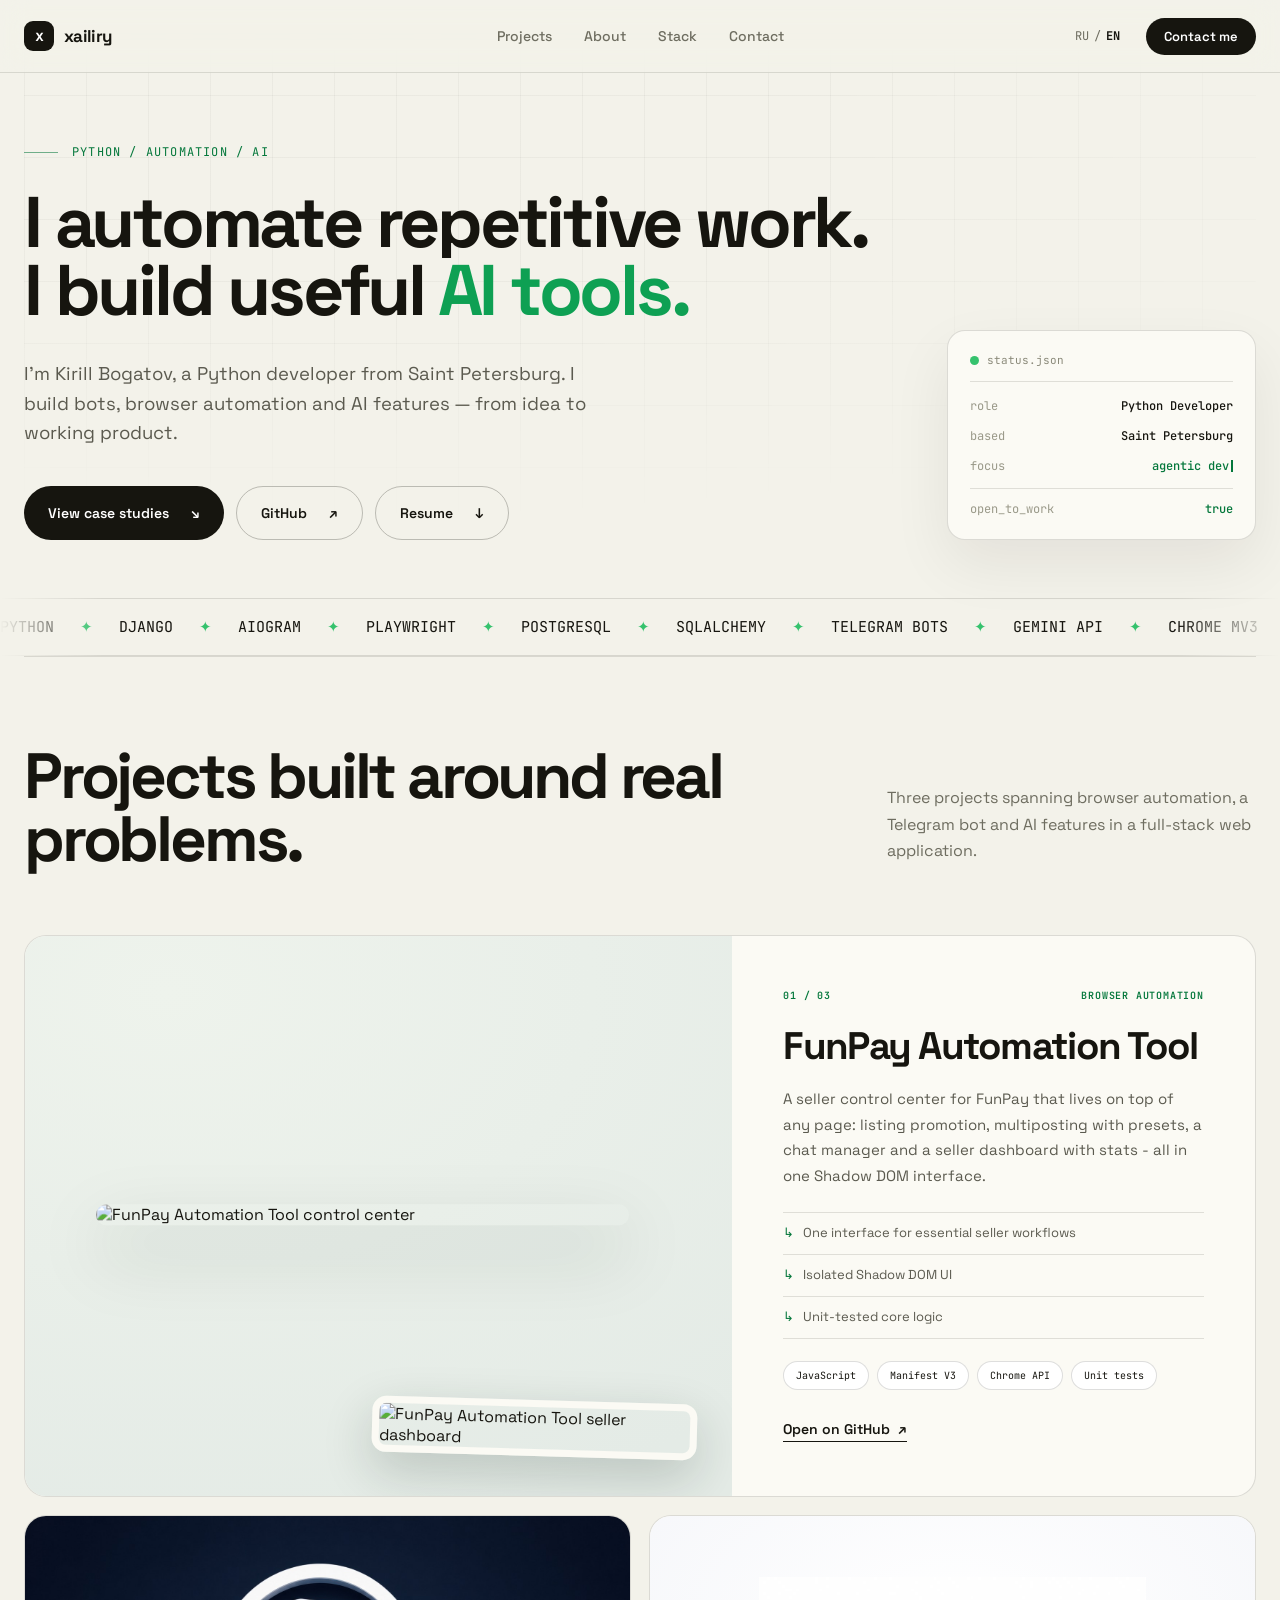
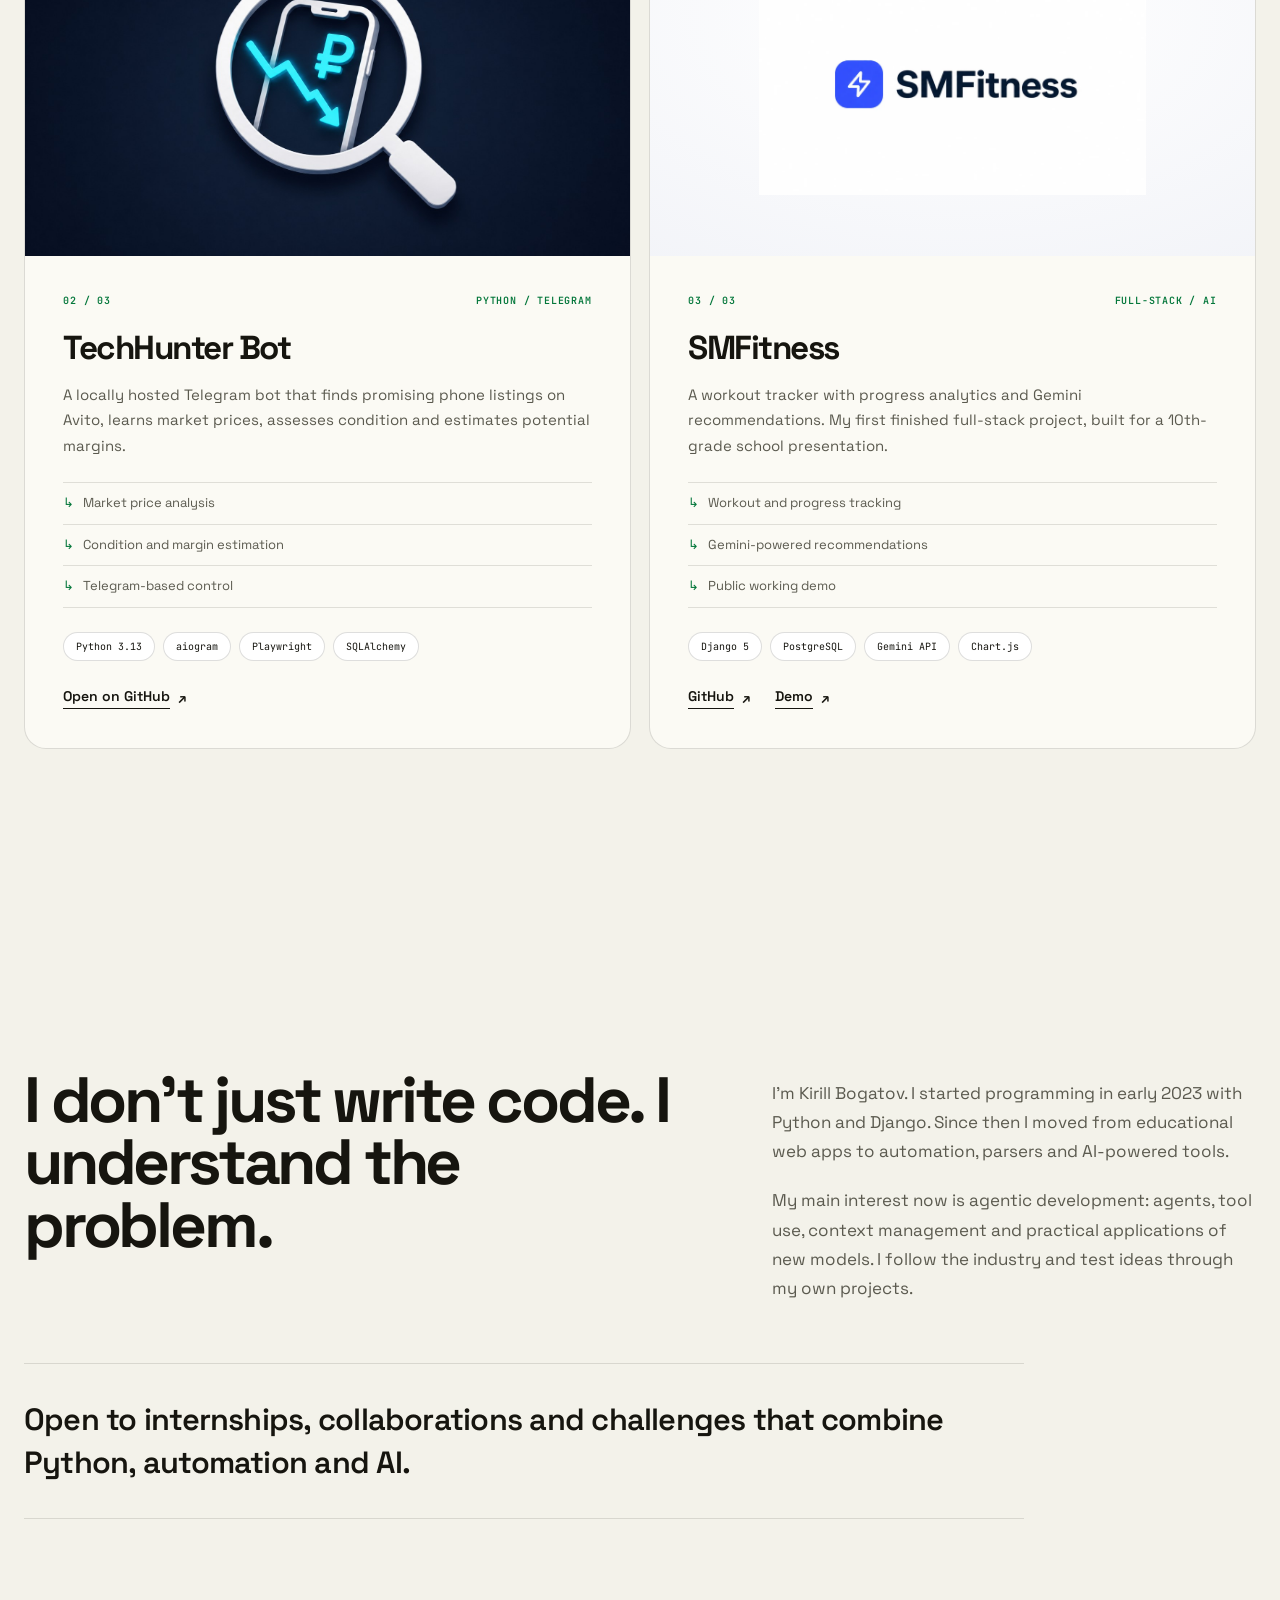
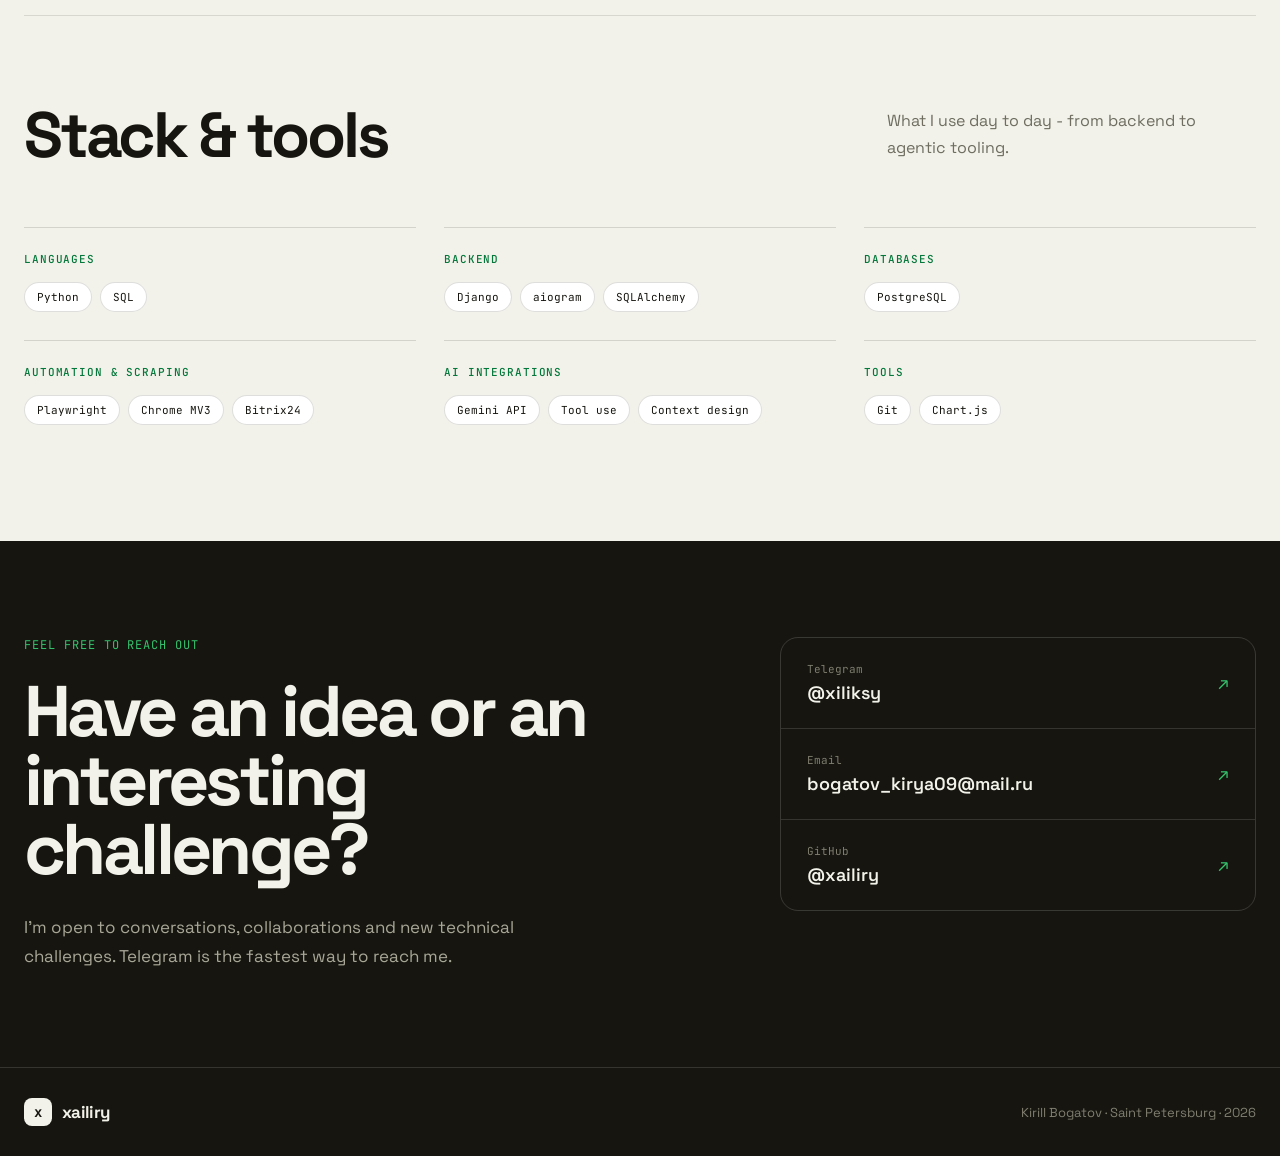
==== commit 7c1f1b12: "Redesign portfolio around project case studies" ====
--- a/index.html
+++ b/index.html
@@ -5,20 +5,27 @@
     <meta name="viewport" content="width=device-width, initial-scale=1.0" />
     <meta
       name="description"
-      content="Портфолио Кирилла Богатова (xailiry) - Python Backend и AI-Driven разработчика из Санкт-Петербурга."
+      content="Портфолио Кирилла Богатова (xailiry): Python-разработка, автоматизация и AI-инструменты."
     />
     <meta name="theme-color" content="#F3F2EA" />
-    <meta property="og:title" content="Кирилл Богатов (xailiry) - Developer Portfolio" />
+    <meta property="og:title" content="Кирилл Богатов (xailiry) — Python, Automation &amp; AI" />
     <meta
       property="og:description"
-      content="Python backend, agentic development and useful automation."
+      content="Python-разработка, браузерная автоматизация и практичные AI-инструменты."
     />
+    <meta property="og:type" content="website" />
+    <meta property="og:url" content="https://xailiry.github.io/" />
+    <meta property="og:image" content="https://xailiry.github.io/assets/og-cover.png" />
+    <meta property="og:image:width" content="1200" />
+    <meta property="og:image:height" content="630" />
+    <meta name="twitter:card" content="summary_large_image" />
     <link rel="canonical" href="https://xailiry.github.io/" />
-    <title>Кирилл Богатов (xailiry) - Python Backend & AI-Driven Developer</title>
+    <link rel="icon" href="./assets/favicon.svg" type="image/svg+xml" />
+    <title>Кирилл Богатов (xailiry) — Python, Automation &amp; AI Developer</title>
     <link rel="preconnect" href="https://fonts.googleapis.com" />
     <link rel="preconnect" href="https://fonts.gstatic.com" crossorigin />
     <link
-      href="https://fonts.googleapis.com/css2?family=Space+Grotesk:wght@400;500;600;700&family=JetBrains+Mono:wght@400;500;700&display=swap"
+      href="https://fonts.googleapis.com/css2?family=Space+Grotesk:wght@400;500;600;700&amp;family=JetBrains+Mono:wght@400;500;700&amp;display=swap"
       rel="stylesheet"
     />
     <link rel="stylesheet" href="./styles.css" />
@@ -44,9 +51,9 @@
           aria-label="Основная навигация"
           data-i18n-aria-label="mainNavigation"
         >
+          <a href="#projects" data-i18n="navProjects">Проекты</a>
           <a href="#about" data-i18n="navAbout">Обо мне</a>
           <a href="#stack" data-i18n="navStack">Стек</a>
-          <a href="#projects" data-i18n="navProjects">Проекты</a>
           <a href="#contact" data-i18n="navContact">Контакты</a>
         </nav>
 
@@ -56,7 +63,16 @@
             <span aria-hidden="true">/</span>
             <span data-lang-option="en">EN</span>
           </button>
-          <a class="header-contact" href="#contact" data-i18n="contactShort">Написать</a>
+          <a
+            class="header-contact"
+            href="https://t.me/xiliksy"
+            target="_blank"
+            rel="noreferrer"
+            aria-label="Telegram @xiliksy"
+          >
+            <span data-i18n="contactShort">Написать</span>
+            <span class="header-contact-icon" aria-hidden="true">TG</span>
+          </a>
         </div>
       </div>
     </header>
@@ -68,25 +84,27 @@
           <div class="hero-copy">
             <div class="hero-eyebrow">
               <span class="hero-eyebrow-line" aria-hidden="true"></span>
-              <span data-i18n="heroEyebrow">Python Backend / AI-Driven Development</span>
+              <span data-i18n="heroEyebrow">Python / Automation / AI</span>
             </div>
             <h1 class="hero-title">
               <span class="hero-line"
-                ><span class="hero-line-inner" data-i18n="heroLine1">Пишу backend.</span></span
+                ><span class="hero-line-inner" data-i18n="heroLine1"
+                  >Автоматизирую рутину.</span
+                ></span
               >
               <span class="hero-line"
                 ><span class="hero-line-inner delay" data-i18n="heroLine2"
-                  >Собираю <span class="accent-mid">AI-агентов.</span></span
+                  >Собираю <span class="accent-mid">AI-инструменты.</span></span
                 ></span
               >
             </h1>
             <p class="hero-lead" data-i18n="heroLead">
-              Меня зовут Кирилл Богатов, в сети — просто xailiry. Python-разработчик:
-              создаю полезные инструменты и изучаю, как AI меняет разработку.
+              Я Кирилл Богатов, Python-разработчик из Санкт-Петербурга. Делаю ботов,
+              браузерную автоматизацию и AI-функции — от идеи до работающего продукта.
             </p>
             <div class="hero-actions">
               <a class="button button-primary" href="#projects">
-                <span data-i18n="viewProjects">Смотреть проекты</span>
+                <span data-i18n="viewProjects">Смотреть кейсы</span>
                 <span aria-hidden="true">↘</span>
               </a>
               <a
@@ -137,126 +155,17 @@
 
       <div class="marquee" aria-hidden="true">
         <div class="marquee-track">
-          <span data-marquee-track class="marquee-set">PYTHON<i>✦</i>DJANGO<i>✦</i>AIOGRAM<i>✦</i>PLAYWRIGHT<i>✦</i>POSTGRESQL<i>✦</i>SQLALCHEMY<i>✦</i>CLAUDE CODE<i>✦</i>GEMINI API<i>✦</i>CHROME MV3<i>✦</i>CODEX<i>✦</i></span>
-          <span class="marquee-set" aria-hidden="true">PYTHON<i>✦</i>DJANGO<i>✦</i>AIOGRAM<i>✦</i>PLAYWRIGHT<i>✦</i>POSTGRESQL<i>✦</i>SQLALCHEMY<i>✦</i>CLAUDE CODE<i>✦</i>GEMINI API<i>✦</i>CHROME MV3<i>✦</i>CODEX<i>✦</i></span>
+          <span data-marquee-track class="marquee-set">PYTHON<i>✦</i>DJANGO<i>✦</i>AIOGRAM<i>✦</i>PLAYWRIGHT<i>✦</i>POSTGRESQL<i>✦</i>SQLALCHEMY<i>✦</i>TELEGRAM BOTS<i>✦</i>GEMINI API<i>✦</i>CHROME MV3<i>✦</i>AI INTEGRATION<i>✦</i></span>
+          <span class="marquee-set" aria-hidden="true">PYTHON<i>✦</i>DJANGO<i>✦</i>AIOGRAM<i>✦</i>PLAYWRIGHT<i>✦</i>POSTGRESQL<i>✦</i>SQLALCHEMY<i>✦</i>TELEGRAM BOTS<i>✦</i>GEMINI API<i>✦</i>CHROME MV3<i>✦</i>AI INTEGRATION<i>✦</i></span>
         </div>
       </div>
-
-      <section
-        class="quick-facts wrap"
-        aria-label="Кратко обо мне"
-        data-i18n-aria-label="quickFacts"
-        data-reveal
-        data-reveal-late
-      >
-        <div class="fact">
-          <div class="fact-value"><span data-count-from="2018">2023</span></div>
-          <div class="fact-label" data-i18n="factStart">начал программировать</div>
-        </div>
-        <div class="fact">
-          <div class="fact-value"><span id="age-value" data-count-from="0">17</span></div>
-          <div class="fact-label" data-i18n="factAge">лет</div>
-        </div>
-        <div class="fact">
-          <div class="fact-value">A2-B1</div>
-          <div class="fact-label" data-i18n="factEnglish">английский язык</div>
-        </div>
-        <div class="fact">
-          <div class="fact-value accent">Python + AI</div>
-          <div class="fact-label" data-i18n="factFocus">главный фокус сейчас</div>
-        </div>
-      </section>
-
-      <section class="about wrap section" id="about">
-        <div class="about-top">
-          <h2 class="about-title" data-reveal data-i18n="aboutTitle">
-            Не просто пишу код. Разбираюсь в задаче.
-          </h2>
-          <div class="about-copy" data-reveal>
-            <p data-i18n="aboutTextOne">
-              Я Кирилл Богатов. Начал программировать в начале 2023 года с Python
-              и Django. С тех пор прошёл путь от учебных веб-приложений до
-              автоматизации, парсеров и инструментов с AI.
-            </p>
-            <p data-i18n="aboutTextTwo">
-              Сейчас мой основной интерес — agentic development: агенты, tool use,
-              работа с контекстом и практичное применение новых моделей. Слежу за
-              индустрией и проверяю идеи собственными проектами.
-            </p>
-          </div>
-        </div>
-        <p class="about-note" data-reveal data-i18n="nowText">
-          Учусь, развиваю свои проекты и готовлюсь к ЕГЭ 2027 по информатике и
-          профильной математике.
-        </p>
-      </section>
-
-      <section
-        class="stack wrap section"
-        id="stack"
-        aria-label="Стек и инструменты"
-        data-i18n-aria-label="stackTitle"
-      >
-        <div class="section-intro" data-reveal>
-          <h2 data-i18n="stackTitle">Стек и инструменты</h2>
-          <p data-i18n="stackLead">
-            То, чем пользуюсь в работе — от бэкенда до агентных инструментов.
-          </p>
-        </div>
-        <div class="stack-grid">
-          <div class="stack-card" data-reveal>
-            <h3 data-i18n="stackLanguages">Языки</h3>
-            <ul class="chips">
-              <li>Python</li>
-              <li>SQL</li>
-            </ul>
-          </div>
-          <div class="stack-card" data-reveal>
-            <h3 data-i18n="stackBackend">Backend</h3>
-            <ul class="chips">
-              <li>Django</li>
-              <li>aiogram</li>
-              <li>SQLAlchemy</li>
-            </ul>
-          </div>
-          <div class="stack-card" data-reveal>
-            <h3 data-i18n="stackData">Базы данных</h3>
-            <ul class="chips">
-              <li>PostgreSQL</li>
-            </ul>
-          </div>
-          <div class="stack-card" data-reveal>
-            <h3 data-i18n="stackAutomation">Автоматизация и парсинг</h3>
-            <ul class="chips">
-              <li>Playwright</li>
-              <li>Chrome MV3</li>
-              <li>Bitrix24</li>
-            </ul>
-          </div>
-          <div class="stack-card" data-reveal>
-            <h3 data-i18n="stackAI">AI и агенты</h3>
-            <ul class="chips">
-              <li>Claude Code</li>
-              <li>Codex</li>
-              <li>Antigravity</li>
-            </ul>
-          </div>
-          <div class="stack-card" data-reveal>
-            <h3 data-i18n="stackTools">Инструменты</h3>
-            <ul class="chips">
-              <li>Git</li>
-              <li>Chart.js</li>
-            </ul>
-          </div>
-        </div>
-      </section>
 
       <section class="projects wrap section" id="projects">
         <div class="section-intro" data-reveal>
           <h2 data-i18n="projectsTitle">Проекты, которые решают реальные задачи.</h2>
           <p data-i18n="projectsLead">
-            Некоторые ещё развиваются. Здесь важнее не упаковка, а работающая идея
-            и понятная инженерная логика.
+            Три проекта — от браузерной автоматизации до Telegram-бота и
+            AI-функций в полноценном веб-приложении.
           </p>
         </div>
 
@@ -278,12 +187,21 @@
             />
           </div>
           <div class="project-copy">
+            <div class="project-kicker">
+              <span>01 / 03</span>
+              <span data-i18n="funpayCategory">Browser automation</span>
+            </div>
             <h3>FunPay Automation Tool</h3>
             <p data-i18n="funpayDescription">
               Центр управления для продавцов FunPay поверх любой страницы: поднятие
               объявлений, мультипостинг с пресетами, чат-менеджер и панель продавца
               со статистикой — всё в одном интерфейсе на Shadow DOM.
             </p>
+            <ul class="project-proof">
+              <li data-i18n="funpayProofOne">Единый интерфейс для ключевых сценариев продавца</li>
+              <li data-i18n="funpayProofTwo">Изолированный UI на Shadow DOM</li>
+              <li data-i18n="funpayProofThree">Проверяемая логика с unit-тестами</li>
+            </ul>
             <ul class="chips chips-sm">
               <li>JavaScript</li>
               <li>Manifest V3</li>
@@ -310,15 +228,26 @@
                 alt="Аватар Telegram-бота TechHunter"
                 data-i18n-alt="techhunterImageAlt"
                 loading="lazy"
+                width="1672"
+                height="941"
               />
             </div>
             <div class="project-copy">
+              <div class="project-kicker">
+                <span>02 / 03</span>
+                <span>Python / Telegram</span>
+              </div>
               <h3>TechHunter Bot</h3>
               <p data-i18n="techbotDescription">
                 Локальный Telegram-бот для поиска выгодных объявлений с телефонами
                 на Avito. Изучает рынок, оценивает состояние и считает потенциальную
                 маржу.
               </p>
+              <ul class="project-proof">
+                <li data-i18n="techProofOne">Анализ рыночных цен</li>
+                <li data-i18n="techProofTwo">Оценка состояния и потенциальной маржи</li>
+                <li data-i18n="techProofThree">Управление через Telegram</li>
+              </ul>
               <ul class="chips chips-sm">
                 <li>Python 3.13</li>
                 <li>aiogram</li>
@@ -340,19 +269,30 @@
           <article class="project" data-reveal>
             <div class="project-media project-media-fitness">
               <img
-                src="./assets/smfitness-wordmark.png"
+                src="./assets/smfitness-wordmark.webp"
                 alt="Логотип SMFitness"
                 data-i18n-alt="fitnessImageAlt"
                 loading="lazy"
+                width="1672"
+                height="941"
               />
             </div>
             <div class="project-copy">
+              <div class="project-kicker">
+                <span>03 / 03</span>
+                <span>Full-stack / AI</span>
+              </div>
               <h3>SMFitness</h3>
               <p data-i18n="fitnessDescription">
                 Трекер тренировок с аналитикой прогресса и рекомендациями Gemini.
                 Первый завершённый full-stack проект, сделанный для выступления в 10
                 классе.
               </p>
+              <ul class="project-proof">
+                <li data-i18n="fitnessProofOne">Трекинг тренировок и прогресса</li>
+                <li data-i18n="fitnessProofTwo">Рекомендации на базе Gemini</li>
+                <li data-i18n="fitnessProofThree">Рабочая публичная демоверсия</li>
+              </ul>
               <ul class="chips chips-sm">
                 <li>Django 5</li>
                 <li>PostgreSQL</li>
@@ -384,34 +324,113 @@
         </div>
       </section>
 
-      <section class="journey wrap section">
-        <h2 class="journey-title" data-reveal data-i18n="journeyTitle">
-          Три года любопытства и практики.
-        </h2>
-        <ol class="timeline">
-          <li data-reveal>
-            <time>2023</time>
-            <h3 data-i18n="timelineOneTitle">Первый код</h3>
-            <p data-i18n="timelineOneText">
-              Начал изучать Python и основы программирования.
-            </p>
-          </li>
-          <li data-reveal>
-            <time>2024–25</time>
-            <h3>Django &amp; Backend</h3>
-            <p data-i18n="timelineTwoText">
-              Веб-приложения, базы данных, API и первые законченные продукты.
-            </p>
-          </li>
-          <li data-reveal>
-            <time>2026</time>
-            <h3>AI-Driven Development</h3>
-            <p data-i18n="timelineThreeText">
-              Агентные подходы, автоматизация и проекты на стыке AI и классической
-              разработки.
-            </p>
-          </li>
-        </ol>
+      <section
+        class="quick-facts wrap"
+        aria-label="Кратко обо мне"
+        data-i18n-aria-label="quickFacts"
+        data-reveal
+        data-reveal-late
+      >
+        <div class="fact">
+          <div class="fact-value"><span data-count-from="0">3</span></div>
+          <div class="fact-label" data-i18n="factProjects">проекта в портфолио</div>
+        </div>
+        <div class="fact">
+          <div class="fact-value">2023</div>
+          <div class="fact-label" data-i18n="factStart">в разработке с</div>
+        </div>
+        <div class="fact">
+          <div class="fact-value">RU / EN</div>
+          <div class="fact-label" data-i18n="factBilingual">двуязычное портфолио</div>
+        </div>
+        <div class="fact">
+          <div class="fact-value accent">open to work</div>
+          <div class="fact-label" data-i18n="factOpen">стажировка и проекты</div>
+        </div>
+      </section>
+
+      <section class="about wrap section" id="about">
+        <div class="about-top">
+          <h2 class="about-title" data-reveal data-i18n="aboutTitle">
+            Не просто пишу код. Разбираюсь в задаче.
+          </h2>
+          <div class="about-copy" data-reveal>
+            <p data-i18n="aboutTextOne">
+              Я Кирилл Богатов. Начал программировать в начале 2023 года с Python
+              и Django. С тех пор прошёл путь от учебных веб-приложений до
+              автоматизации, парсеров и инструментов с AI.
+            </p>
+            <p data-i18n="aboutTextTwo">
+              Сейчас мой основной интерес — agentic development: агенты, tool use,
+              работа с контекстом и практичное применение новых моделей. Слежу за
+              индустрией и проверяю идеи собственными проектами.
+            </p>
+          </div>
+        </div>
+        <p class="about-note" data-reveal data-i18n="nowText">
+          Открыт к стажировке, совместным проектам и задачам, где можно соединить
+          Python, автоматизацию и AI.
+        </p>
+      </section>
+
+      <section
+        class="stack wrap section"
+        id="stack"
+        aria-label="Стек и инструменты"
+        data-i18n-aria-label="stackTitle"
+      >
+        <div class="section-intro" data-reveal>
+          <h2 data-i18n="stackTitle">Стек и инструменты</h2>
+          <p data-i18n="stackLead">
+            То, чем пользуюсь в работе — от бэкенда до агентных инструментов.
+          </p>
+        </div>
+        <div class="stack-grid">
+          <div class="stack-card" data-reveal>
+            <h3 data-i18n="stackLanguages">Языки</h3>
+            <ul class="chips">
+              <li>Python</li>
+              <li>SQL</li>
+            </ul>
+          </div>
+          <div class="stack-card" data-reveal>
+            <h3 data-i18n="stackBackend">Backend</h3>
+            <ul class="chips">
+              <li>Django</li>
+              <li>aiogram</li>
+              <li>SQLAlchemy</li>
+            </ul>
+          </div>
+          <div class="stack-card" data-reveal>
+            <h3 data-i18n="stackData">Базы данных</h3>
+            <ul class="chips">
+              <li>PostgreSQL</li>
+            </ul>
+          </div>
+          <div class="stack-card" data-reveal>
+            <h3 data-i18n="stackAutomation">Автоматизация и парсинг</h3>
+            <ul class="chips">
+              <li>Playwright</li>
+              <li>Chrome MV3</li>
+              <li>Bitrix24</li>
+            </ul>
+          </div>
+          <div class="stack-card" data-reveal>
+            <h3 data-i18n="stackAI">AI-интеграции</h3>
+            <ul class="chips">
+              <li>Gemini API</li>
+              <li>Tool use</li>
+              <li>Context design</li>
+            </ul>
+          </div>
+          <div class="stack-card" data-reveal>
+            <h3 data-i18n="stackTools">Инструменты</h3>
+            <ul class="chips">
+              <li>Git</li>
+              <li>Chart.js</li>
+            </ul>
+          </div>
+        </div>
       </section>
 
       <section class="contact" id="contact">
@@ -458,11 +477,6 @@
               <span data-i18n="footerText">Кирилл Богатов · Санкт-Петербург</span>
               <span aria-hidden="true"> · </span>
               <span data-year>2026</span>
-              <span class="visitor-stat" hidden>
-                <span aria-hidden="true"> · </span>
-                <span data-i18n="visitorLabel">Посещений:</span>
-                <span id="visitor-count" aria-live="polite"></span>
-              </span>
             </p>
           </div>
         </footer>
--- a/styles.css
+++ b/styles.css
@@ -58,6 +58,11 @@
 
 .accent-mid {
   color: var(--accent-mid);
+  white-space: nowrap;
+}
+
+section[id] {
+  scroll-margin-top: 88px;
 }
 
 .wrap {
@@ -147,6 +152,7 @@
 }
 
 .header-actions {
+  grid-column: 3;
   display: flex;
   justify-content: flex-end;
   align-items: center;
@@ -170,6 +176,9 @@
 }
 
 .header-contact {
+  display: inline-flex;
+  align-items: center;
+  gap: 8px;
   padding: 10px 18px;
   border-radius: 999px;
   color: #fff;
@@ -179,6 +188,10 @@
   transition:
     background 0.2s ease,
     transform 0.2s ease;
+}
+
+.header-contact-icon {
+  display: none;
 }
 
 .header-contact:hover {
@@ -305,7 +318,7 @@
 
 @media (min-width: 1051px) {
   .hero-title {
-    font-size: clamp(52px, 6.6vw, 112px);
+    font-size: clamp(52px, 5.6vw, 94px);
   }
 
   .hero-line-inner {
@@ -440,11 +453,11 @@
 
 /* ===== Sections ===== */
 .section {
-  padding: 110px 0;
+  padding: 88px 0;
 }
 
 .about {
-  padding: 130px 0;
+  padding: 96px 0;
 }
 
 .about-top {
@@ -492,8 +505,7 @@
 
 /* ===== Section intro (stack / projects) ===== */
 .stack,
-.projects,
-.journey {
+.projects {
   border-top: 1px solid var(--line);
 }
 
@@ -526,7 +538,7 @@
 
 /* ===== Quick facts ===== */
 .quick-facts {
-  margin-top: 64px;
+  margin-top: 0;
   display: grid;
   grid-template-columns: repeat(4, 1fr);
   gap: 1px;
@@ -580,24 +592,22 @@
 .stack-grid {
   display: grid;
   grid-template-columns: repeat(3, 1fr);
-  gap: 18px;
+  gap: 0 28px;
 }
 
 .stack-card {
-  padding: 26px 24px;
-  border: 1px solid var(--line-strong);
-  border-radius: 16px;
-  background: var(--surface);
+  padding: 24px 0 28px;
+  border: 0;
+  border-top: 1px solid var(--line-strong);
+  border-radius: 0;
+  background: transparent;
   transition:
-    transform 0.4s cubic-bezier(0.16, 1, 0.3, 1),
     border-color 0.3s ease,
-    box-shadow 0.3s ease;
+    color 0.3s ease;
 }
 
 .stack-card:hover {
   border-color: oklch(0.72 0.17 152 / 0.5);
-  box-shadow: 0 20px 44px rgba(22, 21, 15, 0.08);
-  transform: translateY(-4px);
 }
 
 .stack-card h3 {
@@ -634,7 +644,7 @@
 
 .project-featured {
   display: grid;
-  grid-template-columns: minmax(0, 1.4fr) minmax(320px, 0.6fr);
+  grid-template-columns: minmax(0, 1.15fr) minmax(360px, 0.85fr);
   margin-bottom: 18px;
 }
 
@@ -643,6 +653,7 @@
   display: grid;
   place-items: center;
   overflow: hidden;
+  min-height: 560px;
   padding: clamp(34px, 5vw, 72px);
   background: radial-gradient(120% 100% at 20% 10%, #eef3ec, #e4ebe6);
 }
@@ -683,10 +694,25 @@
   padding: clamp(30px, 4vw, 56px);
 }
 
+.project-kicker {
+  display: flex;
+  flex-wrap: wrap;
+  justify-content: space-between;
+  gap: 10px 18px;
+  width: 100%;
+  margin-bottom: 24px;
+  font-family: var(--mono);
+  font-size: 10px;
+  font-weight: 600;
+  letter-spacing: 0.08em;
+  text-transform: uppercase;
+  color: var(--accent-deep);
+}
+
 .project h3 {
   margin: 0;
   font-weight: 700;
-  font-size: clamp(28px, 3.4vw, 46px);
+  font-size: clamp(28px, 3vw, 42px);
   line-height: 1.04;
   letter-spacing: -0.045em;
 }
@@ -699,7 +725,35 @@
 }
 
 .project-copy .chips {
-  margin-top: 28px;
+  margin-top: 22px;
+}
+
+.project-proof {
+  display: grid;
+  gap: 0;
+  width: 100%;
+  margin: 24px 0 0;
+  padding: 0;
+  list-style: none;
+  border-top: 1px solid var(--line);
+}
+
+.project-proof li {
+  position: relative;
+  padding: 11px 0 11px 20px;
+  border-bottom: 1px solid var(--line);
+  color: var(--muted-2);
+  font-size: 13px;
+  line-height: 1.45;
+}
+
+.project-proof li::before {
+  content: "↳";
+  position: absolute;
+  top: 11px;
+  left: 0;
+  color: var(--accent-deep);
+  font-family: var(--mono);
 }
 
 .project-link {
@@ -809,53 +863,6 @@
   transform: scale(1.05);
 }
 
-/* ===== Journey ===== */
-.journey-title {
-  margin: 0 0 60px;
-  font-weight: 700;
-  font-size: clamp(34px, 5vw, 72px);
-  line-height: 0.98;
-  letter-spacing: -0.05em;
-  max-width: 900px;
-}
-
-.timeline {
-  margin: 0;
-  padding: 0;
-  list-style: none;
-  display: grid;
-  grid-template-columns: repeat(3, 1fr);
-  gap: 18px;
-}
-
-.timeline li {
-  padding: 30px 28px;
-  border: 1px solid var(--line-strong);
-  border-radius: 18px;
-  background: var(--surface);
-}
-
-.timeline time {
-  font-family: var(--mono);
-  font-size: 13px;
-  font-weight: 700;
-  color: var(--accent-deep);
-}
-
-.timeline h3 {
-  margin: 18px 0 8px;
-  font-size: 21px;
-  font-weight: 600;
-  letter-spacing: -0.02em;
-}
-
-.timeline p {
-  margin: 0;
-  color: var(--muted);
-  font-size: 15px;
-  line-height: 1.6;
-}
-
 /* ===== Contact ===== */
 .contact {
   background: var(--ink);
@@ -863,7 +870,7 @@
 }
 
 .contact-inner {
-  padding: 120px 0;
+  padding: 96px 0;
   display: grid;
   grid-template-columns: minmax(0, 1fr) minmax(320px, 0.7fr);
   gap: clamp(40px, 6vw, 90px);
@@ -972,10 +979,6 @@
   font-size: 13px;
 }
 
-.visitor-stat {
-  white-space: nowrap;
-}
-
 /* ===== Reveal ===== */
 [data-reveal] {
   opacity: 0;
@@ -1062,26 +1065,38 @@
   .project-featured {
     grid-template-columns: 1fr;
   }
+
+  .project-gallery {
+    min-height: 0;
+    aspect-ratio: 16 / 10;
+  }
 }
 
 @media (max-width: 820px) {
+  .header-inner {
+    grid-template-columns: 1fr auto;
+  }
+
   .desktop-nav {
     display: none;
   }
 
+  .header-actions {
+    grid-column: 2;
+  }
+
   .quick-facts {
     grid-template-columns: repeat(2, 1fr);
   }
 
   .project-grid,
-  .timeline,
   .contact-inner {
     grid-template-columns: 1fr;
   }
 
   .section,
   .about {
-    padding: 90px 0;
+    padding: 72px 0;
   }
 }
 
@@ -1090,8 +1105,28 @@
     width: min(100% - 28px, var(--max));
   }
 
+  .header-actions {
+    gap: 12px;
+  }
+
   .header-contact {
+    justify-content: center;
+    width: 40px;
+    height: 40px;
+    padding: 0;
+    border-radius: 50%;
+  }
+
+  .header-contact > span:first-child {
     display: none;
+  }
+
+  .header-contact-icon {
+    display: inline;
+    font-family: var(--mono);
+    font-size: 11px;
+    font-weight: 700;
+    letter-spacing: 0.04em;
   }
 
   .hero {
@@ -1099,7 +1134,7 @@
   }
 
   .hero-title {
-    font-size: clamp(44px, 13vw, 64px);
+    font-size: clamp(40px, 11.8vw, 58px);
   }
 
   .button {
@@ -1116,7 +1151,11 @@
   }
 
   .contact-inner {
-    padding: 90px 0;
+    padding: 72px 0;
+  }
+
+  .project-kicker {
+    margin-bottom: 18px;
   }
 }
 
